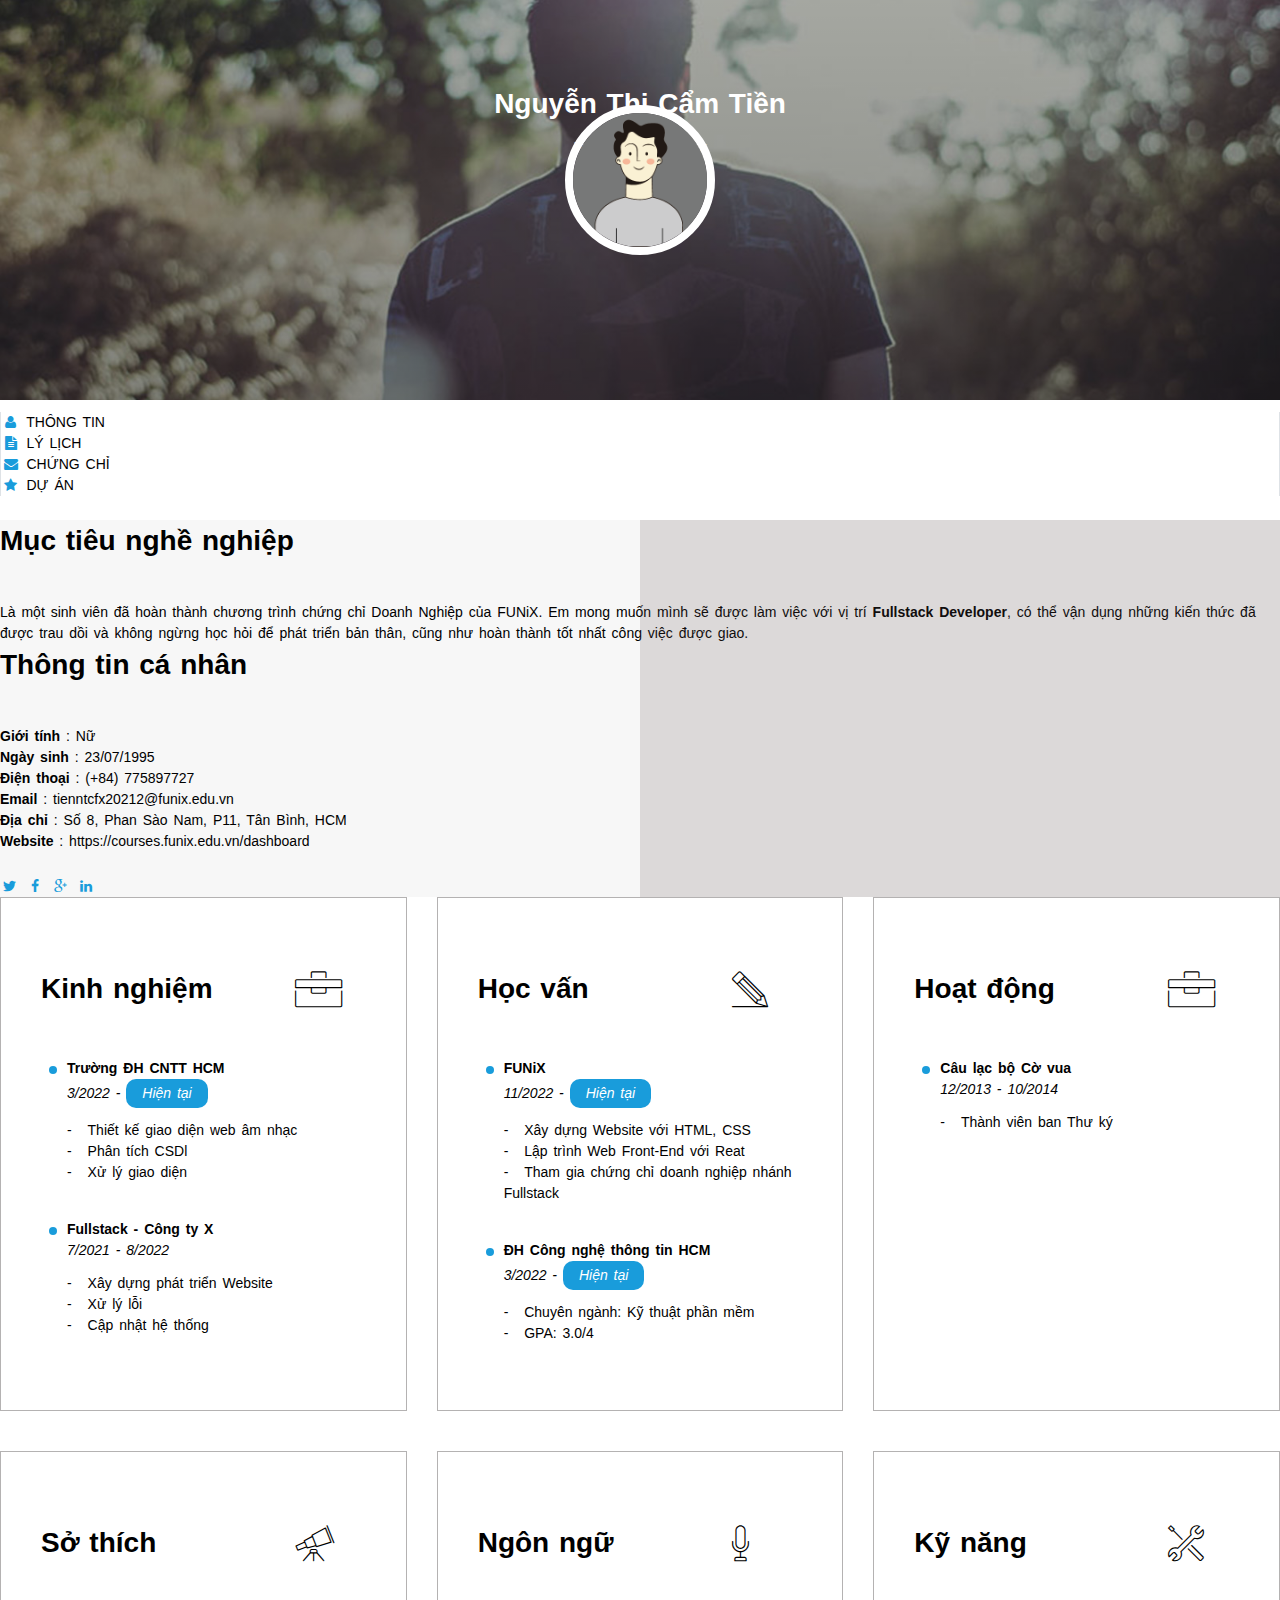
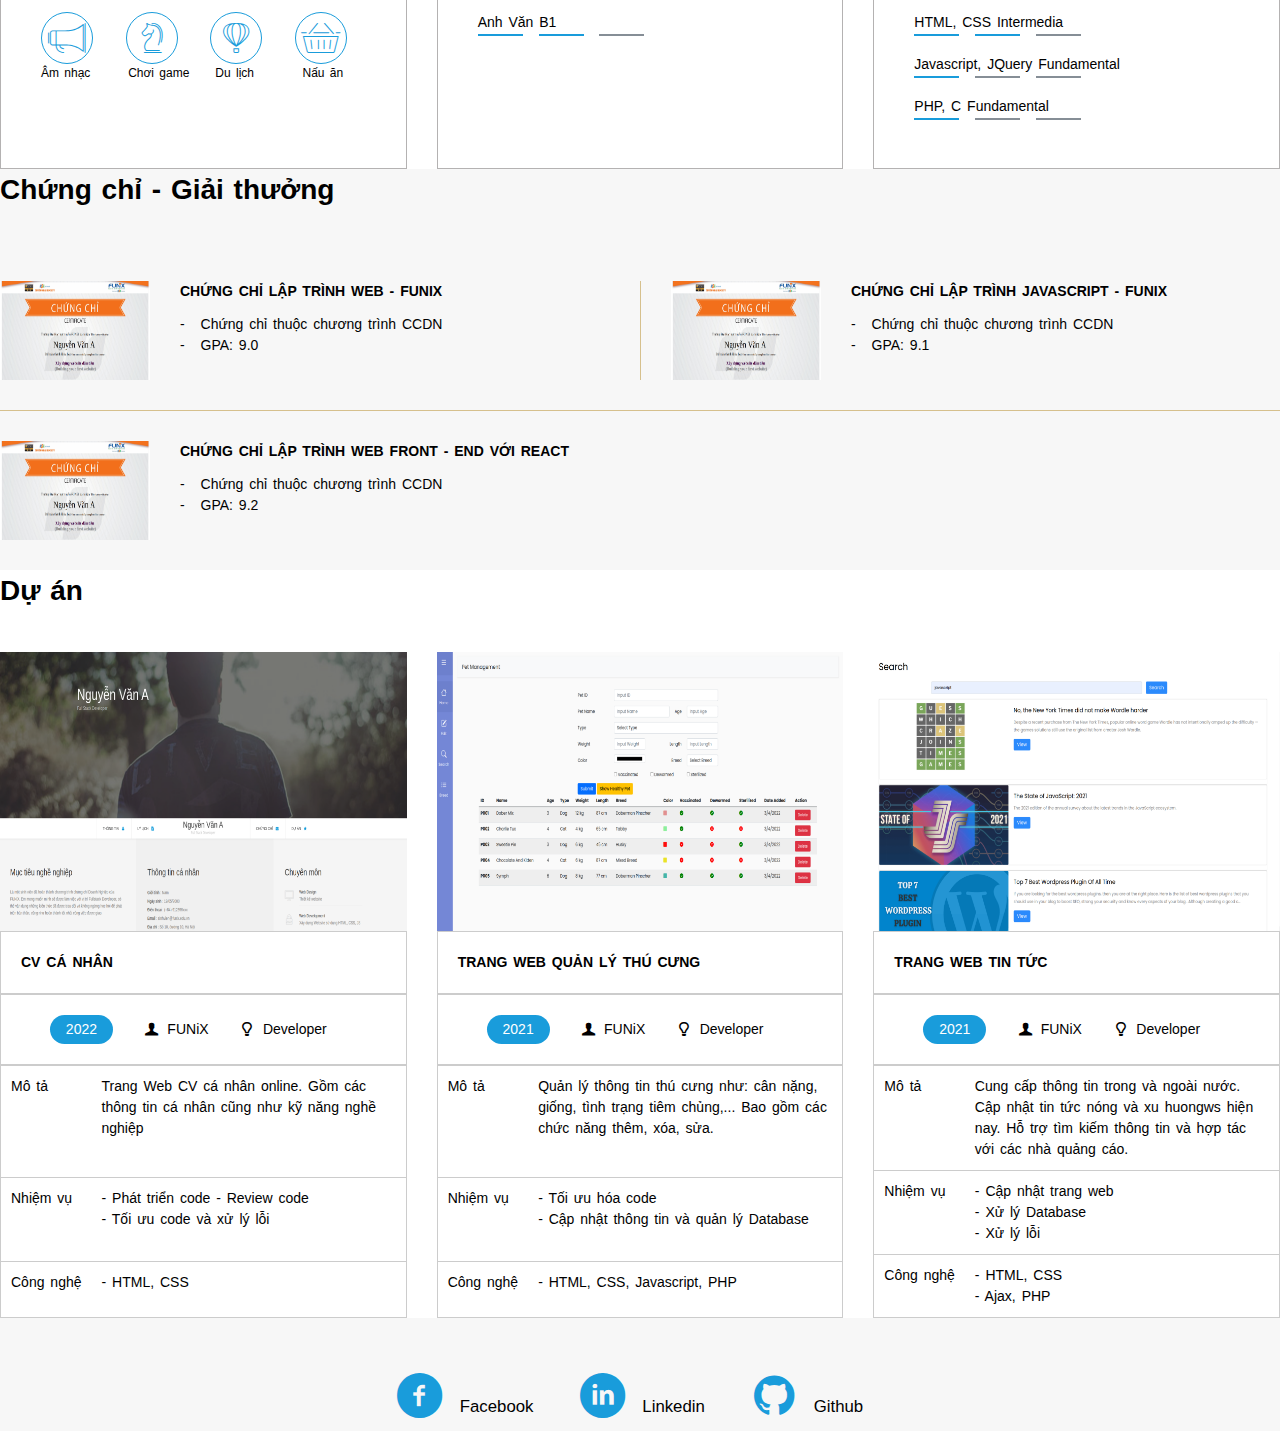
==== index.html @ 1bd438bf "Upload file" ====
<!DOCTYPE html>
<html lang="en">
  <head>
    <meta charset="UTF-8" />
    <meta http-equiv="X-UA-Compatible" content-info="IE=edge" />
    <meta
      name="viewport"
      content="width=device-width, initial-scale=1, minimum-scale=1"
    />
    <!-- <meta
      name="viewport"
      content-info="width=device-width, initial-scale=1.0"
    /> -->
    <!-- Bootstrap -->
    <link
      href="https://cdn.jsdelivr.net/npm/bootstrap@5.1.3/dist/css/bootstrap.min.css"
      rel="stylesheet"
      integrity="sha384-1BmE4kWBq78iYhFldvKuhfTAU6auU8tT94WrHftjDbrCEXSU1oBoqyl2QvZ6jIW3"
      crossorigin="anonymous"
    />
    <link rel="stylesheet" href="css/laptop.css" />
    <link rel="stylesheet" href="css/font.css" />
    <link rel="stylesheet" href="css/tablet.css" />
    <link rel="stylesheet" href="css/mobile.css" />

    <title>Assignment 3_NTCT</title>
  </head>
  <body>
    <!-- BANNER  -->
    <div id="banner">
      <div class="text">
        <h1 class="text-center">Nguyễn Thị Cẩm Tiền</h1>
        <span>Full Stack Developer</span>
      </div>
    </div>
    <!-- NAV-BAR  -->

    <section id="nav-bar">
      <div class="container-md position-relative">
        <ul class="nav">
          <li class="nav-item d-flex align-items-center p-4 px-lg-5">
            <i class="icon-color icon-user"></i>
            <a href="digital-cv.html" target="_blank">Thông tin</a>
          </li>
          <li class="nav-item d-flex align-items-center p-4 px-lg-5 me-5">
            <i class="icon-color icon-doc-text-inv"></i>
            <a href="digital-cv.html" target="_blank">Lý lịch</a>
          </li>

          <!-- avatar -->
          <li class="nav-item border-0 mx-4">
            <img
              src="./images/default-avatar.webp"
              alt="avatar"
              class="img-nav"
            />
          </li>
          <li class="nav-item d-flex align-items-center p-4 px-lg-5">
            <i class="icon-color icon-mail-alt"></i>
            <a href="digital-cv.html" target="_blank">Chứng chỉ</a>
          </li>
          <li class="nav-item d-flex align-items-center p-4 px-lg-5">
            <i class="icon-color icon-star-1"></i>
            <a href="digital-cv.html" target="_blank">Dự Án</a>
          </li>
        </ul>
      </div>
    </section>
    <!-- ABOUT  -->
    <!-- <section id="about" class="bg-grey">
      <div class="container py-5">
        <div id="target">
          <h1 class="section-title">Mục tiêu nghề nghiệp</h1>
          <p>
            Là một sinh viên đã hoàn thành chương trình chứng chỉ Doanh Nghiệp
            của FUNiX. Em mong muốn mình sẽ được làm việc với vị trí
            <strong>Fullstack Developer</strong>, có thể vận dụng những kiến
            thức đã được trau dồi và không ngừng học hỏi để phát triển bản thân,
            cũng như hoàn thành tốt nhất công việc được giao.
          </p>
        </div>
        <div id="personal-info">
          <h1 class="section-title">Thông tin cá nhân</h1>
          <ul class="mt-40 info">
            <li><span>Giới tính</span> : Nữ</li>
            <li><span>Ngày sinh</span> : 23/07/1995</li>
            <li><span>Điện thoại</span> : (+84) 775897727</li>
            <li><span>Email</span> : tienntcfx20212@funix.edu.vn</li>
            <li>
              <span>Địa chỉ</span> : Số 8, Phan Sào Nam, P11, Tân Bình, HCM
            </li>
            <li>
              <span>Website</span> : https://courses.funix.edu.vn/dashboard
            </li>
          </ul>
          <div class="icon-color mt-40">
            <i class="icon-twitter"></i>
            <i class="icon-facebook"></i>
            <i class="icon-gplus"></i>
            <i class="icon-linkedin"></i>
          </div>
        </div>
      </div>
    </section> -->
    <div class="tex"></div>
    <section id="about" class="p-5 bg-grey">
      <div class="container">
        <div class="row">
          <div id="target" class="col-lg-6 col-sm-6 px-lg-5 px-md-3">
            <h1 class="section-title">Mục tiêu nghề nghiệp</h1>
            <p>
              Là một sinh viên đã hoàn thành chương trình chứng chỉ Doanh Nghiệp
              của FUNiX. Em mong muốn mình sẽ được làm việc với vị trí
              <strong>Fullstack Developer</strong>, có thể vận dụng những kiến
              thức đã được trau dồi và không ngừng học hỏi để phát triển bản
              thân, cũng như hoàn thành tốt nhất công việc được giao.
            </p>
          </div>
          <div id="personal-info" class="col-lg-6 col-sm-6 px-lg-5 px-md-3">
            <!-- style="margin-top: 20px -->
            <h1 class="section-title">Thông tin cá nhân</h1>
            <ul class="info p-0">
              <li><span>Giới tính</span> : Nữ</li>
              <li><span>Ngày sinh</span> : 23/07/1995</li>
              <li><span>Điện thoại</span> : (+84) 775897727</li>
              <li><span>Email</span> : tienntcfx20212@funix.edu.vn</li>
              <li>
                <span>Địa chỉ</span> : Số 8, Phan Sào Nam, P11, Tân Bình, HCM
              </li>
              <li>
                <span>Website</span> : https://courses.funix.edu.vn/dashboard
              </li>
            </ul>
            <div class="icon-color mt-40">
              <i class="icon-twitter"></i>
              <i class="icon-facebook"></i>
              <i class="icon-gplus"></i>
              <i class="icon-linkedin"></i>
            </div>
          </div>
        </div>
      </div>
      <!-- </div> -->
    </section>
    <!-- JOB INFO ***** -->
    <section id="job-info">
      <div class="container my-5">
        <div class="experience">
          <div class="header">
            <h1>Kinh nghiệm</h1>
            <i class="ic-toolbox"></i>
          </div>
          <div class="content-info">
            <div class="job-info--item">
              <p><strong>Trường ĐH CNTT HCM</strong></p>
              <em>
                3/2022 -
                <div class="year">Hiện tại</div>
              </em>

              <ul>
                <li>Thiết kế giao diện web âm nhạc</li>
                <li>Phân tích CSDl</li>
                <li>Xử lý giao diện</li>
              </ul>
            </div>
            <div class="job-info--item">
              <p><strong>Fullstack - Công ty X</strong></p>
              <em>7/2021 - 8/2022</em>
              <ul>
                <li>Xây dựng phát triển Website</li>
                <li>Xử lý lỗi</li>
                <li>Cập nhật hệ thống</li>
              </ul>
            </div>
          </div>
        </div>
        <!-- education -->
        <div class="education">
          <div class="header">
            <h1>Học vấn</h1>
            <i class="ic-pencil"></i>
          </div>
          <div class="content-info">
            <div class="job-info--item">
              <p><strong>FUNiX</strong></p>
              <em>
                11/2022 -
                <div class="year">Hiện tại</div>
              </em>
              <ul>
                <li>Xây dựng Website với HTML, CSS</li>
                <li>Lập trình Web Front-End với Reat</li>
                <li>Tham gia chứng chỉ doanh nghiệp nhánh Fullstack</li>
              </ul>
            </div>
            <!-- item -->
            <div class="job-info--item">
              <p><strong>ĐH Công nghệ thông tin HCM</strong></p>
              <em>
                3/2022 -
                <div class="year">Hiện tại</div>
              </em>
              <ul>
                <li>Chuyên ngành: Kỹ thuật phần mềm</li>
                <li>GPA: 3.0/4</li>
              </ul>
            </div>
          </div>
        </div>
        <!-- activity -->
        <div class="activity">
          <div class="header">
            <h1>Hoạt động</h1>
            <i class="ic-toolbox"></i>
          </div>
          <div class="content-info">
            <div class="job-info--item">
              <p><strong>Câu lạc bộ Cờ vua</strong></p>
              <em> 12/2013 - 10/2014 </em>
              <ul>
                <li>Thành viên ban Thư ký</li>
              </ul>
            </div>
          </div>
        </div>
        <!-- hobbie -->
        <div class="hobbie">
          <div class="header">
            <h1>Sở thích</h1>
            <i class="ic-telescope"></i>
          </div>
          <div class="content-info">
            <div class="icon-color hobbie-icon">
              <i class="ic-megaphone"></i>
              <i class="ic-strategy"></i>
              <i class="ic-hotairballoon"></i>
              <i class="ic-basket"></i>
            </div>
            <div class="content-text">
              <p>Âm nhạc</p>
              <p>Chơi game</p>
              <p>Du lịch</p>
              <p>Nấu ăn</p>
            </div>
          </div>
        </div>
        <!-- language -->
        <div class="language">
          <div class="header">
            <h1>Ngôn ngữ</h1>
            <i class="ic-mic"></i>
          </div>
          <div class="content-info">
            <p>Anh Văn B1</p>
            <p>
              <span class="bg-blue"></span>
              <span class="bg-blue"></span>
              <span class="bg-grey--2"></span>
            </p>
          </div>
        </div>
        <!-- skills -->
        <div class="skills">
          <div class="header">
            <h1>Kỹ năng</h1>
            <i class="ic-tools-2"></i>
          </div>
          <div class="content-info">
            <p>HTML, CSS Intermedia</p>
            <p>
              <span class="bg-blue"></span>
              <span class="bg-blue"></span>
              <span class="bg-grey--2"></span>
            </p>
          </div>

          <div class="content-info">
            <p>Javascript, JQuery Fundamental</p>
            <p>
              <span class="bg-blue"></span>
              <span class="bg-grey--2"></span>
              <span class="bg-grey--2"></span>
            </p>
          </div>

          <div class="content-info">
            <p>PHP, C Fundamental</p>
            <p>
              <span class="bg-blue"></span>
              <span class="bg-grey--2"></span>
              <span class="bg-grey--2"></span>
            </p>
          </div>
        </div>
      </div>
    </section>
    <!-- CERTIFICATE ******-->
    <section id="certificate" class="bg-grey py-sm-5 py-3">
      <div class="container">
        <h1 class="section-title">Chứng chỉ - Giải thưởng</h1>
        <div class="row py-md-3">
          <div class="cerf-item">
            <img src="./images/Cert_DBI.png" alt="certificate" />

            <div class="cerf-item--text">
              <p><strong>CHỨNG CHỈ LẬP TRÌNH WEB - FUNIX</strong></p>

              <ul>
                <li>Chứng chỉ thuộc chương trình CCDN</li>
                <li>GPA: 9.0</li>
              </ul>
            </div>
          </div>

          <div class="cerf-item">
            <img src="./images/Cert_DBI.png" alt="certificate" />
            <div class="cerf-item--text">
              <p><strong>CHỨNG CHỈ LẬP TRÌNH JAVASCRIPT - FUNIX</strong></p>
              <ul>
                <li>Chứng chỉ thuộc chương trình CCDN</li>
                <li>GPA: 9.1</li>
              </ul>
            </div>
          </div>
        </div>
        <!-- row py-3 -->
        <div class="row py-3">
          <div class="cerf-item">
            <img src="./images/Cert_DBI.png" alt="certificate" />
            <div class="cerf-item--text">
              <p>
                <strong>CHỨNG CHỈ LẬP TRÌNH WEB FRONT - END VỚI REACT </strong>
              </p>
              <ul>
                <li>Chứng chỉ thuộc chương trình CCDN</li>
                <li>GPA: 9.2</li>
              </ul>
            </div>
          </div>
        </div>
      </div>
    </section>
    <!-- PROJECT ****** -->
    <section id="project" class="py-sm-5 py-3">
      <div class="container">
        <h1 class="section-title">Dự án</h1>
        <div class="lists">
          <div class="pro-item">
            <img src="./images/project_1.png" alt="project" />
            <div class="title">CV CÁ NHÂN</div>
            <div class="sub">
              <div class="year">2022</div>
              <div class="sub-item">
                <i class="icon-user-1"></i>
                FUNiX
              </div>
              <div class="sub-item">
                <i class="icon-lamp"></i>
                Developer
              </div>
            </div>
            <table>
              <tr>
                <td>Mô tả</td>
                <td>
                  Trang Web CV cá nhân online. Gồm các thông tin cá nhân cũng
                  như kỹ năng nghề nghiệp
                </td>
              </tr>
              <tr>
                <td>Nhiệm vụ</td>
                <td>
                  <p>- Phát triển code - Review code</p>
                  <p>- Tối ưu code và xử lý lỗi</p>
                </td>
              </tr>
              <tr>
                <td>Công nghệ</td>
                <td>- HTML, CSS</td>
              </tr>
            </table>
          </div>
          <div class="pro-item">
            <img src="./images/project_2.png" alt="project" />
            <div class="title">Trang web quản lý thú cưng</div>
            <div class="sub">
              <div class="year">2021</div>
              <div class="sub-item">
                <i class="icon-user-1"></i>
                FUNiX
              </div>
              <div class="sub-item">
                <i class="icon-lamp"></i>
                Developer
              </div>
            </div>
            <table>
              <tr>
                <td>Mô tả</td>
                <td>
                  Quản lý thông tin thú cưng như: cân nặng, giống, tình trạng
                  tiêm chủng,... Bao gồm các chức năng thêm, xóa, sửa.
                </td>
              </tr>
              <tr>
                <td>Nhiệm vụ</td>
                <td>
                  <p>- Tối ưu hóa code</p>
                  <p>- Cập nhật thông tin và quản lý Database</p>
                </td>
              </tr>
              <tr>
                <td>Công nghệ</td>
                <td>- HTML, CSS, Javascript, PHP</td>
              </tr>
            </table>
          </div>
          <div class="pro-item">
            <img src="./images/project_3.png" alt="project" />
            <div class="title">trang web tin tức</div>
            <div class="sub">
              <div class="year">2021</div>
              <div class="sub-item">
                <i class="icon-user-1"></i>
                FUNiX
              </div>
              <div class="sub-item">
                <i class="icon-lamp"></i>
                Developer
              </div>
            </div>
            <!--table -->
            <table>
              <tr>
                <td>Mô tả</td>
                <td>
                  Cung cấp thông tin trong và ngoài nước. Cập nhật tin tức nóng
                  và xu huongws hiện nay. Hỗ trợ tìm kiếm thông tin và hợp tác
                  với các nhà quảng cáo.
                </td>
              </tr>
              <tr>
                <td>Nhiệm vụ</td>
                <td>
                  <p>- Cập nhật trang web</p>
                  <p>- Xử lý Database</p>
                  <p>- Xử lý lỗi</p>
                </td>
              </tr>
              <tr>
                <td>Công nghệ</td>
                <td>
                  <p>- HTML, CSS</p>
                  <p>- Ajax, PHP</p>
                </td>
              </tr>
            </table>
          </div>
        </div>
      </div>
    </section>
    <!-- FOOTER ******* -->
    <section id="footer" class="bg-grey py-sm-3 py-3">
      <div class="container p-0">
        <ul>
          <li>
            <i class="icon-facebook-circled icon-color icon-big"></i>
            Facebook
          </li>
          <li>
            <i class="icon-linkedin-circled icon-color icon-big"></i>
            Linkedin
          </li>
          <li>
            <i class="icon-github-circled icon-color icon-big"></i>
            Github
          </li>
        </ul>
      </div>
    </section>
    <!-- bundle -->
    <script
      src="https://cdn.jsdelivr.net/npm/bootstrap@5.1.3/dist/js/bootstrap.bundle.min.js"
      integrity="sha384-ka7Sk0Gln4gmtz2MlQnikT1wXgYsOg+OMhuP+IlRH9sENBO0LRn5q+8nbTov4+1p"
      crossorigin="anonymous"
    ></script>
  </body>
</html>
---- css/laptop.css ----
* {
  margin: 0px;
  padding: 0;
  box-sizing: border-box;
}

body {
  font-family: Arial, Helvetica, sans-serif;
  font-size: 14px;
  word-spacing: 2px;
  line-height: 1.5;
}
.bg-grey {
  background: #f7f7f7;
}
.bg-grey--1 {
  background: #5e4f4f2d;
}
.bg-grey--2 {
  background: #868e96;
}
.bg-blue {
  background-color: #199cdb;
}

/* section > .container {
  width: 1170px;
  margin: auto;
  display: block;

  padding-left: 50px;
  padding-right: 50px;
  padding-top: 70px;
  padding-bottom: 30px;
} */
.section-title {
  margin-bottom: 40px;
}
ul {
  margin-top: 12px;
  margin-bottom: 24px;
  list-style: none;
}
#job-info li::before,
#certificate li::before {
  content: " - ";
  margin-right: 10px;
}
.icon-color {
  color: #199cdb;
  /* margin-top: 24px; */
}
.year {
  display: inline-block;
  background-color: #199cdb;
  padding: 4px 16px;
  border-radius: 10px;
  color: #fff;
}
/*BANNER ========= */
#banner {
  /* background-image for banner*/
  padding: 200px 0;
  background-image: linear-gradient(rgba(0, 0, 0, 0.314), rgba(0, 0, 0, 0.439)),
    url(../images/banner.jpg);
  background-size: cover;
  /* background-repeat: no-repeat; */
  height: auto;

  position: relative;
}
#banner .text {
  color: #fff;
  position: absolute;
  top: 30%;
  left: 50%;
  transform: translate(-50%, -50%);

  display: flex;
  flex-direction: column;
  gap: 12px;
  align-items: center;
}
#banner span {
  font-weight: lighter;
  opacity: 0.7;
}
/* NAVBAR =========*/
/* #nav-bar .container {
  text-align: center;
  padding: 0;
  display: flex;
  justify-content: center;
  gap: 300px;

  position: relative;
} */
.nav {
  justify-content: center;
}
#nav-bar a {
  text-decoration: none;
  color: #000;
  text-transform: uppercase;
}
.container-icon {
  display: inline-block;
  width: 160px;
  padding: 22px 12px;

  border-left: 1px solid #dee2e6;
  /* border-right: 1px solid rgba(0, 0, 0, 0.4); */
}

.img-nav {
  border-radius: 50%;
  border: 8px solid #fff;

  width: 150px;
  position: absolute;
  left: 50%;
  top: 20%;
  transform: translate(-50%, -50%);
  z-index: 1;
  /* uu tien hien thi doi vs cac element đã được position */
}
.nav-item {
  border-left: 1px solid #dee2e6;
  border-right: 1px solid #dee2e6;
}
/*ABOUT - MUCTIEU- THONG TIN CA NHAN  */
/* #about .container {
  display: grid;
  grid-template-columns: 1fr 1fr;
  column-gap: 126px;
}

#target {
  margin-left: 24px;
} */

#about {
  position: relative;
}
/* background-color for personal-info */
/* #personal-info::before,
#personal-info::after {
  content: "";
  position: absolute;
  top: 0;
  left: 50%;
  width: 50%;
  height: 100%;
  background-color: #5e4f4f2d;
} */
#about::after {
  content: "";
  position: absolute;
  bottom: 0;
  left: 50%;
  width: 50%;
  height: 100%;
  background-color: #5e4f4f2d;
}
#personal-info li > span {
  font-weight: bolder;
}

/* JOB-INFO =========*/
#job-info .container {
  display: grid;
  grid-template-columns: repeat(3, 1fr);

  column-gap: 30px;
  row-gap: 40px;
}
#job-info .container > * {
  border: 1px solid rgba(42, 37, 37, 0.353);
  padding-top: 70px;
  padding-bottom: 30px;
  padding-left: 40px;
  padding-right: 26px;
}

#job-info .container .header {
  display: grid;
  /* ti le 75%__25% */
  grid-template-columns: 3fr 1fr;
  justify-content: center;
  align-items: center;

  padding-bottom: 48px;
}
#job-info .header > i {
  font-size: 36px;
}
/* "experience", "education", "activity"  */
.job-info--item {
  position: relative;
  margin-bottom: 36px;
  margin-left: 26px;
}
.job-info--item::before {
  content: "";
  position: absolute;
  top: 8px;
  left: -18px;

  width: 8px;
  height: 8px;
  border-radius: 50%;
  background-color: #199cdb;
}
/* hobbie */
.hobbie .content-info {
  display: grid;
  grid-template-rows: 1fr 1fr;
}
.hobbie-icon {
  display: grid;
  grid-template-columns: repeat(4, 1fr);

  font-size: 30px;
}
.hobbie-icon > *::before {
  width: 50px;
  height: 50px;
  border-radius: 50%;
  border: 1px solid #199cdb;
  display: flex;
  justify-content: center;
  align-items: center;
}
.hobbie .content-text {
  display: grid;
  grid-template-columns: repeat(4, 1fr);
  column-gap: 10px;
  font-size: 12px;
}
/*  languge  && skill */

.content-info span {
  display: inline-block;
  width: 45px;
  height: 2px;
  margin-right: 10px;
  margin-bottom: 12px;
}
/* CERTIFICATION =========*/
#certificate .row {
  display: grid;
  grid-template-columns: repeat(2, 1fr);
}
#certificate .row:not(:last-of-type) {
  border-bottom: 1px solid #d6c08d;
}

.cerf-item {
  display: flex;
  gap: 30px;
  margin: 30px 0px;
}
#certificate img {
  width: 150px;
  height: auto;
}

.cerf-item:nth-child(even) {
  border-left: 1px solid #d6c08d;
  padding-left: 30px;
}
/* PROJECT =========*/
#project .lists {
  display: grid;
  grid-template-columns: repeat(3, 1fr);
  gap: 30px;

  grid-auto-columns: 1fr;
}
#project .pro-item {
  display: flex;
  flex-direction: column;
}
#project img {
  width: 100%;
  height: auto;
  object-fit: contain;
}
#project .title,
.sub {
  padding: 20px;
  border: 1px solid #ccc;
}
#project .title {
  text-transform: uppercase;
  font-weight: 700;
}
#project .sub {
  display: flex;
  justify-content: space-evenly;
  align-items: center;
  padding-right: 50px;
}
#project .year {
  border-radius: 20px;
}
table {
  /* height: 350px; */
  height: 100%;
  border-collapse: collapse;
}
table tr {
  border: 1px solid #ccc;
}
table td {
  padding: 10px;
  vertical-align: top;
  text-align: left;
}
td p {
  margin: 0;
}
/* Ngăn xuống hàng cho : "Mô tả", "Nhiệm vụ" && "Công nghệ" */
tr td:first-child {
  white-space: nowrap;
}
/* FOOTER ========= */
#footer .container {
  padding-top: 30px;
  text-align: center;
}
#footer li {
  display: inline-block;
  font-size: larger;
  margin-right: 30px;
}
.icon-big {
  font-size: 3.7vw;
}
---- css/font.css ----
@font-face {
	font-family: 'open_sanslight';
	src: url('../fonts/OpenSans-Light-webfont.eot');
	src: url('../fonts/OpenSans-Light-webfont.eot#iefix') format('embedded-opentype'),
		url('../fonts/OpenSans-Light-webfont.woff') format('woff'),
		url('../fonts/OpenSans-Light-webfont.ttf') format('truetype'),
		url('../fonts/OpenSans-Light-webfont.svg#open_sanslight') format('svg');
	font-weight: normal;
	font-style: normal;

}

@font-face {
	font-family: 'open_sansitalic';
	src: url('../fonts/OpenSans-Italic-webfont.eot');
	src: url('../fonts/OpenSans-Italic-webfont.eot#iefix') format('embedded-opentype'),
		url('../fonts/OpenSans-Italic-webfont.woff') format('woff'),
		url('../fonts/OpenSans-Italic-webfont.ttf') format('truetype'),
		url('../fonts/OpenSans-Italic-webfont.svg#open_sansitalic') format('svg');
	font-weight: normal;
	font-style: normal;

}

@font-face {
	font-family: 'open_sanssemibold';
	src: url('../fonts/OpenSans-Semibold-webfont.eot');
	src: url('../fonts/OpenSans-Semibold-webfont.eot#iefix') format('embedded-opentype'),
		url('../fonts/OpenSans-Semibold-webfont.woff') format('woff'),
		url('../fonts/OpenSans-Semibold-webfont.ttf') format('truetype'),
		url('../fonts/OpenSans-Semibold-webfont.svg#open_sanssemibold') format('svg');
	font-weight: normal;
	font-style: normal;

}


@font-face {
	font-family: 'open_sanslight_italic';
	src: url('../fonts/OpenSans-LightItalic-webfont.eot');
	src: url('../fonts/OpenSans-LightItalic-webfont.eot#iefix') format('embedded-opentype'),
		url('../fonts/OpenSans-LightItalic-webfont.woff') format('woff'),
		url('../fonts/OpenSans-LightItalic-webfont.ttf') format('truetype'),
		url('../fonts/OpenSans-LightItalic-webfont.svg#open_sanslight_italic') format('svg');
	font-weight: normal;
	font-style: normal;

}

@font-face {
	font-family: 'open_sansregular';
	src: url('../fonts/OpenSans-Regular-webfont.eot');
	src: url('../fonts/OpenSans-Regular-webfont.eot#iefix') format('embedded-opentype'),
		url('../fonts/OpenSans-Regular-webfont.woff') format('woff'),
		url('../fonts/OpenSans-Regular-webfont.ttf') format('truetype'),
		url('../fonts/OpenSans-Regular-webfont.svg#open_sansregular') format('svg');
	font-weight: normal;
	font-style: normal;

}


@font-face {
	font-family: 'fontello';
	src: url('../fonts/fontello.eot');
	src: url('../fonts/fontello.eot#iefix') format('embedded-opentype'),
		url('../fonts/fontello.woff') format('woff'),
		url('../fonts/fontello.ttf') format('truetype'),
		url('../fonts/fontello.svg#fontello') format('svg');
	font-weight: normal;
	font-style: normal;
}

[class^="icon-"]:before,
[class*=" icon-"]:before {
	font-family: "fontello";
	font-style: normal;
	font-weight: normal;
	speak: none;

	display: inline-block;
	text-decoration: inherit;
	width: 1em;
	margin-right: .2em;
	text-align: center;
	/* opacity: .8; */

	/* For safety - reset parent styles, that can break glyph codes*/
	font-variant: normal;
	text-transform: none;

	/* fix buttons height, for twitter bootstrap */
	line-height: 1em;

	/* Animation center compensation - margins should be symmetric */
	/* remove if not needed */
	margin-left: .2em;

	/* you can be more comfortable with increased icons size */
	/* font-size: 120%; */

	/* Font smoothing. That was taken from TWBS */
	-webkit-font-smoothing: antialiased;
	-moz-osx-font-smoothing: grayscale;

	/* Uncomment for 3D effect */
	/* text-shadow: 1px 1px 1px rgba(127, 127, 127, 0.3); */
}

.icon-emo-happy:before {
	content: '\e800';
}

/* '' */
.icon-emo-wink:before {
	content: '\e801';
}

/* '' */
.icon-emo-wink2:before {
	content: '\e802';
}

/* '' */
.icon-emo-unhappy:before {
	content: '\e803';
}

/* '' */
.icon-emo-sleep:before {
	content: '\e804';
}

/* '' */
.icon-emo-thumbsup:before {
	content: '\e805';
}

/* '' */
.icon-emo-devil:before {
	content: '\e806';
}

/* '' */
.icon-emo-surprised:before {
	content: '\e807';
}

/* '' */
.icon-emo-tongue:before {
	content: '\e808';
}

/* '' */
.icon-emo-coffee:before {
	content: '\e809';
}

/* '' */
.icon-emo-sunglasses:before {
	content: '\e80a';
}

/* '' */
.icon-emo-displeased:before {
	content: '\e80b';
}

/* '' */
.icon-emo-beer:before {
	content: '\e80c';
}

/* '' */
.icon-emo-grin:before {
	content: '\e80d';
}

/* '' */
.icon-emo-angry:before {
	content: '\e80e';
}

/* '' */
.icon-emo-saint:before {
	content: '\e80f';
}

/* '' */
.icon-emo-cry:before {
	content: '\e810';
}

/* '' */
.icon-emo-shoot:before {
	content: '\e811';
}

/* '' */
.icon-emo-squint:before {
	content: '\e812';
}

/* '' */
.icon-emo-laugh:before {
	content: '\e813';
}

/* '' */
.icon-spin1:before {
	content: '\e814';
}

/* '' */
.icon-spin2:before {
	content: '\e815';
}

/* '' */
.icon-spin3:before {
	content: '\e816';
}

/* '' */
.icon-spin4:before {
	content: '\e817';
}

/* '' */
.icon-spin5:before {
	content: '\e818';
}

/* '' */
.icon-spin6:before {
	content: '\e819';
}

/* '' */
.icon-firefox:before {
	content: '\e81a';
}

/* '' */
.icon-chrome:before {
	content: '\e81b';
}

/* '' */
.icon-opera:before {
	content: '\e81c';
}

/* '' */
.icon-ie:before {
	content: '\e81d';
}

/* '' */
.icon-crown:before {
	content: '\e81e';
}

/* '' */
.icon-crown-plus:before {
	content: '\e81f';
}

/* '' */
.icon-crown-minus:before {
	content: '\e820';
}

/* '' */
.icon-marquee:before {
	content: '\e821';
}

/* '' */
.icon-glass:before {
	content: '\e822';
}

/* '' */
.icon-music:before {
	content: '\e823';
}

/* '' */
.icon-search:before {
	content: '\e824';
}

/* '' */
.icon-mail:before {
	content: '\e825';
}

/* '' */
.icon-mail-alt:before {
	content: '\e826';
}

/* '' */
.icon-mail-squared:before {
	content: '\e827';
}

/* '' */
.icon-heart:before {
	content: '\e828';
}

/* '' */
.icon-heart-empty:before {
	content: '\e829';
}

/* '' */
.icon-star-1:before {
	content: '\e82a';
}

/* '' */
.icon-star-empty-1:before {
	content: '\e82b';
}

/* '' */
.icon-star-half:before {
	content: '\e82c';
}

/* '' */
.icon-star-half-alt:before {
	content: '\e82d';
}

/* '' */
.icon-user:before {
	content: '\e82e';
}

/* '' */
.icon-user-plus:before {
	content: '\e82f';
}

/* '' */
.icon-user-times:before {
	content: '\e830';
}

/* '' */
.icon-users:before {
	content: '\e831';
}

/* '' */
.icon-male:before {
	content: '\e832';
}

/* '' */
.icon-female:before {
	content: '\e833';
}

/* '' */
.icon-child:before {
	content: '\e834';
}

/* '' */
.icon-user-secret:before {
	content: '\e835';
}

/* '' */
.icon-video:before {
	content: '\e836';
}

/* '' */
.icon-videocam:before {
	content: '\e837';
}

/* '' */
.icon-picture:before {
	content: '\e838';
}

/* '' */
.icon-camera:before {
	content: '\e839';
}

/* '' */
.icon-camera-alt:before {
	content: '\e83a';
}

/* '' */
.icon-th-large:before {
	content: '\e83b';
}

/* '' */
.icon-th:before {
	content: '\e83c';
}

/* '' */
.icon-th-list:before {
	content: '\e83d';
}

/* '' */
.icon-ok:before {
	content: '\e83e';
}

/* '' */
.icon-ok-circled:before {
	content: '\e83f';
}

/* '' */
.icon-ok-circled2:before {
	content: '\e840';
}

/* '' */
.icon-ok-squared:before {
	content: '\e841';
}

/* '' */
.icon-cancel:before {
	content: '\e842';
}

/* '' */
.icon-cancel-circled:before {
	content: '\e843';
}

/* '' */
.icon-cancel-circled2:before {
	content: '\e844';
}

/* '' */
.icon-plus:before {
	content: '\e845';
}

/* '' */
.icon-plus-circled:before {
	content: '\e846';
}

/* '' */
.icon-plus-squared:before {
	content: '\e847';
}

/* '' */
.icon-plus-squared-alt:before {
	content: '\e848';
}

/* '' */
.icon-minus:before {
	content: '\e849';
}

/* '' */
.icon-minus-circled:before {
	content: '\e84a';
}

/* '' */
.icon-minus-squared:before {
	content: '\e84b';
}

/* '' */
.icon-minus-squared-alt:before {
	content: '\e84c';
}

/* '' */
.icon-help:before {
	content: '\e84d';
}

/* '' */
.icon-help-circled:before {
	content: '\e84e';
}

/* '' */
.icon-info-circled:before {
	content: '\e84f';
}

/* '' */
.icon-info:before {
	content: '\e850';
}

/* '' */
.icon-home:before {
	content: '\e851';
}

/* '' */
.icon-link:before {
	content: '\e852';
}

/* '' */
.icon-unlink:before {
	content: '\e853';
}

/* '' */
.icon-link-ext:before {
	content: '\e854';
}

/* '' */
.icon-link-ext-alt:before {
	content: '\e855';
}

/* '' */
.icon-attach:before {
	content: '\e856';
}

/* '' */
.icon-lock:before {
	content: '\e857';
}

/* '' */
.icon-lock-open:before {
	content: '\e858';
}

/* '' */
.icon-lock-open-alt:before {
	content: '\e859';
}

/* '' */
.icon-pin:before {
	content: '\e85a';
}

/* '' */
.icon-eye:before {
	content: '\e85b';
}

/* '' */
.icon-eye-off:before {
	content: '\e85c';
}

/* '' */
.icon-tag-1:before {
	content: '\e85d';
}

/* '' */
.icon-tags:before {
	content: '\e85e';
}

/* '' */
.icon-bookmark:before {
	content: '\e85f';
}

/* '' */
.icon-bookmark-empty:before {
	content: '\e860';
}

/* '' */
.icon-flag:before {
	content: '\e861';
}

/* '' */
.icon-flag-empty:before {
	content: '\e862';
}

/* '' */
.icon-flag-checkered:before {
	content: '\e863';
}

/* '' */
.icon-thumbs-up:before {
	content: '\e864';
}

/* '' */
.icon-thumbs-down:before {
	content: '\e865';
}

/* '' */
.icon-thumbs-up-alt:before {
	content: '\e866';
}

/* '' */
.icon-thumbs-down-alt:before {
	content: '\e867';
}

/* '' */
.icon-download:before {
	content: '\e868';
}

/* '' */
.icon-upload:before {
	content: '\e869';
}

/* '' */
.icon-download-cloud:before {
	content: '\e86a';
}

/* '' */
.icon-upload-cloud:before {
	content: '\e86b';
}

/* '' */
.icon-reply:before {
	content: '\e86c';
}

/* '' */
.icon-reply-all:before {
	content: '\e86d';
}

/* '' */
.icon-forward:before {
	content: '\e86e';
}

/* '' */
.icon-quote-left:before {
	content: '\e86f';
}

/* '' */
.icon-quote-right:before {
	content: '\e870';
}

/* '' */
.icon-code:before {
	content: '\e871';
}

/* '' */
.icon-export:before {
	content: '\e872';
}

/* '' */
.icon-export-alt:before {
	content: '\e873';
}

/* '' */
.icon-share:before {
	content: '\e874';
}

/* '' */
.icon-share-squared:before {
	content: '\e875';
}

/* '' */
.icon-pencil:before {
	content: '\e876';
}

/* '' */
.icon-pencil-squared:before {
	content: '\e877';
}

/* '' */
.icon-edit:before {
	content: '\e878';
}

/* '' */
.icon-print:before {
	content: '\e879';
}

/* '' */
.icon-retweet:before {
	content: '\e87a';
}

/* '' */
.icon-keyboard:before {
	content: '\e87b';
}

/* '' */
.icon-gamepad:before {
	content: '\e87c';
}

/* '' */
.icon-comment:before {
	content: '\e87d';
}

/* '' */
.icon-chat:before {
	content: '\e87e';
}

/* '' */
.icon-comment-empty:before {
	content: '\e87f';
}

/* '' */
.icon-chat-empty:before {
	content: '\e880';
}

/* '' */
.icon-bell:before {
	content: '\e881';
}

/* '' */
.icon-bell-alt:before {
	content: '\e882';
}

/* '' */
.icon-bell-off:before {
	content: '\e883';
}

/* '' */
.icon-bell-off-empty:before {
	content: '\e884';
}

/* '' */
.icon-attention-alt:before {
	content: '\e885';
}

/* '' */
.icon-attention:before {
	content: '\e886';
}

/* '' */
.icon-attention-circled:before {
	content: '\e887';
}

/* '' */
.icon-location:before {
	content: '\e888';
}

/* '' */
.icon-direction:before {
	content: '\e889';
}

/* '' */
.icon-compass:before {
	content: '\e88a';
}

/* '' */
.icon-trash:before {
	content: '\e88b';
}

/* '' */
.icon-trash-empty:before {
	content: '\e88c';
}

/* '' */
.icon-doc:before {
	content: '\e88d';
}

/* '' */
.icon-docs:before {
	content: '\e88e';
}

/* '' */
.icon-doc-text:before {
	content: '\e88f';
}

/* '' */
.icon-doc-inv:before {
	content: '\e890';
}

/* '' */
.icon-doc-text-inv:before {
	content: '\e891';
}

/* '' */
.icon-file-pdf:before {
	content: '\e892';
}

/* '' */
.icon-file-word:before {
	content: '\e893';
}

/* '' */
.icon-file-excel:before {
	content: '\e894';
}

/* '' */
.icon-file-powerpoint:before {
	content: '\e895';
}

/* '' */
.icon-file-image:before {
	content: '\e896';
}

/* '' */
.icon-file-archive:before {
	content: '\e897';
}

/* '' */
.icon-file-audio:before {
	content: '\e898';
}

/* '' */
.icon-file-video:before {
	content: '\e899';
}

/* '' */
.icon-file-code:before {
	content: '\e89a';
}

/* '' */
.icon-folder:before {
	content: '\e89b';
}

/* '' */
.icon-folder-open:before {
	content: '\e89c';
}

/* '' */
.icon-folder-empty:before {
	content: '\e89d';
}

/* '' */
.icon-folder-open-empty:before {
	content: '\e89e';
}

/* '' */
.icon-box:before {
	content: '\e89f';
}

/* '' */
.icon-rss:before {
	content: '\e8a0';
}

/* '' */
.icon-rss-squared:before {
	content: '\e8a1';
}

/* '' */
.icon-phone:before {
	content: '\e8a2';
}

/* '' */
.icon-phone-squared:before {
	content: '\e8a3';
}

/* '' */
.icon-fax:before {
	content: '\e8a4';
}

/* '' */
.icon-menu:before {
	content: '\e8a5';
}

/* '' */
.icon-cog:before {
	content: '\e8a6';
}

/* '' */
.icon-cog-alt:before {
	content: '\e8a7';
}

/* '' */
.icon-wrench:before {
	content: '\e8a8';
}

/* '' */
.icon-sliders:before {
	content: '\e8a9';
}

/* '' */
.icon-basket:before {
	content: '\e8aa';
}

/* '' */
.icon-cart-plus:before {
	content: '\e8ab';
}

/* '' */
.icon-cart-arrow-down:before {
	content: '\e8ac';
}

/* '' */
.icon-calendar:before {
	content: '\e8ad';
}

/* '' */
.icon-calendar-empty:before {
	content: '\e8ae';
}

/* '' */
.icon-login:before {
	content: '\e8af';
}

/* '' */
.icon-logout:before {
	content: '\e8b0';
}

/* '' */
.icon-mic:before {
	content: '\e8b1';
}

/* '' */
.icon-mute:before {
	content: '\e8b2';
}

/* '' */
.icon-volume-off:before {
	content: '\e8b3';
}

/* '' */
.icon-volume-down:before {
	content: '\e8b4';
}

/* '' */
.icon-volume-up:before {
	content: '\e8b5';
}

/* '' */
.icon-headphones:before {
	content: '\e8b6';
}

/* '' */
.icon-clock:before {
	content: '\e8b7';
}

/* '' */
.icon-lightbulb:before {
	content: '\e8b8';
}

/* '' */
.icon-block:before {
	content: '\e8b9';
}

/* '' */
.icon-resize-full:before {
	content: '\e8ba';
}

/* '' */
.icon-resize-full-alt:before {
	content: '\e8bb';
}

/* '' */
.icon-resize-small:before {
	content: '\e8bc';
}

/* '' */
.icon-resize-vertical:before {
	content: '\e8bd';
}

/* '' */
.icon-resize-horizontal:before {
	content: '\e8be';
}

/* '' */
.icon-move:before {
	content: '\e8bf';
}

/* '' */
.icon-zoom-in:before {
	content: '\e8c0';
}

/* '' */
.icon-zoom-out:before {
	content: '\e8c1';
}

/* '' */
.icon-down-circled2:before {
	content: '\e8c2';
}

/* '' */
.icon-up-circled2:before {
	content: '\e8c3';
}

/* '' */
.icon-left-circled2:before {
	content: '\e8c4';
}

/* '' */
.icon-right-circled2:before {
	content: '\e8c5';
}

/* '' */
.icon-down-dir:before {
	content: '\e8c6';
}

/* '' */
.icon-up-dir:before {
	content: '\e8c7';
}

/* '' */
.icon-left-dir:before {
	content: '\e8c8';
}

/* '' */
.icon-right-dir:before {
	content: '\e8c9';
}

/* '' */
.icon-down-open:before {
	content: '\e8ca';
}

/* '' */
.icon-left-open:before {
	content: '\e8cb';
}

/* '' */
.icon-right-open:before {
	content: '\e8cc';
}

/* '' */
.icon-up-open:before {
	content: '\e8cd';
}

/* '' */
.icon-angle-left:before {
	content: '\e8ce';
}

/* '' */
.icon-angle-right:before {
	content: '\e8cf';
}

/* '' */
.icon-angle-up:before {
	content: '\e8d0';
}

/* '' */
.icon-angle-down:before {
	content: '\e8d1';
}

/* '' */
.icon-angle-circled-left:before {
	content: '\e8d2';
}

/* '' */
.icon-angle-circled-right:before {
	content: '\e8d3';
}

/* '' */
.icon-angle-circled-up:before {
	content: '\e8d4';
}

/* '' */
.icon-angle-circled-down:before {
	content: '\e8d5';
}

/* '' */
.icon-angle-double-left:before {
	content: '\e8d6';
}

/* '' */
.icon-angle-double-right:before {
	content: '\e8d7';
}

/* '' */
.icon-angle-double-up:before {
	content: '\e8d8';
}

/* '' */
.icon-angle-double-down:before {
	content: '\e8d9';
}

/* '' */
.icon-down:before {
	content: '\e8da';
}

/* '' */
.icon-left:before {
	content: '\e8db';
}

/* '' */
.icon-right:before {
	content: '\e8dc';
}

/* '' */
.icon-up:before {
	content: '\e8dd';
}

/* '' */
.icon-down-big:before {
	content: '\e8de';
}

/* '' */
.icon-left-big:before {
	content: '\e8df';
}

/* '' */
.icon-right-big:before {
	content: '\e8e0';
}

/* '' */
.icon-up-big:before {
	content: '\e8e1';
}

/* '' */
.icon-right-hand:before {
	content: '\e8e2';
}

/* '' */
.icon-left-hand:before {
	content: '\e8e3';
}

/* '' */
.icon-up-hand:before {
	content: '\e8e4';
}

/* '' */
.icon-down-hand:before {
	content: '\e8e5';
}

/* '' */
.icon-left-circled:before {
	content: '\e8e6';
}

/* '' */
.icon-right-circled:before {
	content: '\e8e7';
}

/* '' */
.icon-up-circled:before {
	content: '\e8e8';
}

/* '' */
.icon-down-circled:before {
	content: '\e8e9';
}

/* '' */
.icon-cw:before {
	content: '\e8ea';
}

/* '' */
.icon-ccw:before {
	content: '\e8eb';
}

/* '' */
.icon-arrows-cw:before {
	content: '\e8ec';
}

/* '' */
.icon-level-up:before {
	content: '\e8ed';
}

/* '' */
.icon-level-down:before {
	content: '\e8ee';
}

/* '' */
.icon-shuffle:before {
	content: '\e8ef';
}

/* '' */
.icon-exchange:before {
	content: '\e8f0';
}

/* '' */
.icon-history:before {
	content: '\e8f1';
}

/* '' */
.icon-expand:before {
	content: '\e8f2';
}

/* '' */
.icon-collapse:before {
	content: '\e8f3';
}

/* '' */
.icon-expand-right:before {
	content: '\e8f4';
}

/* '' */
.icon-collapse-left:before {
	content: '\e8f5';
}

/* '' */
.icon-play:before {
	content: '\e8f6';
}

/* '' */
.icon-play-circled:before {
	content: '\e8f7';
}

/* '' */
.icon-play-circled2:before {
	content: '\e8f8';
}

/* '' */
.icon-stop:before {
	content: '\e8f9';
}

/* '' */
.icon-pause:before {
	content: '\e8fa';
}

/* '' */
.icon-to-end:before {
	content: '\e8fb';
}

/* '' */
.icon-to-end-alt:before {
	content: '\e8fc';
}

/* '' */
.icon-to-start:before {
	content: '\e8fd';
}

/* '' */
.icon-to-start-alt:before {
	content: '\e8fe';
}

/* '' */
.icon-fast-fw:before {
	content: '\e8ff';
}

/* '' */
.icon-fast-bw:before {
	content: '\e900';
}

/* '' */
.icon-eject:before {
	content: '\e901';
}

/* '' */
.icon-target:before {
	content: '\e902';
}

/* '' */
.icon-signal:before {
	content: '\e903';
}

/* '' */
.icon-wifi:before {
	content: '\e904';
}

/* '' */
.icon-award:before {
	content: '\e905';
}

/* '' */
.icon-desktop:before {
	content: '\e906';
}

/* '' */
.icon-laptop:before {
	content: '\e907';
}

/* '' */
.icon-tablet:before {
	content: '\e908';
}

/* '' */
.icon-mobile:before {
	content: '\e909';
}

/* '' */
.icon-inbox:before {
	content: '\e90a';
}

/* '' */
.icon-globe:before {
	content: '\e90b';
}

/* '' */
.icon-sun:before {
	content: '\e90c';
}

/* '' */
.icon-cloud:before {
	content: '\e90d';
}

/* '' */
.icon-flash:before {
	content: '\e90e';
}

/* '' */
.icon-moon:before {
	content: '\e90f';
}

/* '' */
.icon-umbrella-1:before {
	content: '\e910';
}

/* '' */
.icon-flight:before {
	content: '\e911';
}

/* '' */
.icon-fighter-jet:before {
	content: '\e912';
}

/* '' */
.icon-paper-plane:before {
	content: '\e913';
}

/* '' */
.icon-paper-plane-empty:before {
	content: '\e914';
}

/* '' */
.icon-space-shuttle:before {
	content: '\e915';
}

/* '' */
.icon-leaf:before {
	content: '\e916';
}

/* '' */
.icon-font:before {
	content: '\e917';
}

/* '' */
.icon-bold:before {
	content: '\e918';
}

/* '' */
.icon-medium:before {
	content: '\e919';
}

/* '' */
.icon-italic:before {
	content: '\e91a';
}

/* '' */
.icon-header:before {
	content: '\e91b';
}

/* '' */
.icon-paragraph:before {
	content: '\e91c';
}

/* '' */
.icon-text-height:before {
	content: '\e91d';
}

/* '' */
.icon-text-width:before {
	content: '\e91e';
}

/* '' */
.icon-align-left:before {
	content: '\e91f';
}

/* '' */
.icon-align-center:before {
	content: '\e920';
}

/* '' */
.icon-align-right:before {
	content: '\e921';
}

/* '' */
.icon-align-justify:before {
	content: '\e922';
}

/* '' */
.icon-list:before {
	content: '\e923';
}

/* '' */
.icon-indent-left:before {
	content: '\e924';
}

/* '' */
.icon-indent-right:before {
	content: '\e925';
}

/* '' */
.icon-list-bullet:before {
	content: '\e926';
}

/* '' */
.icon-list-numbered:before {
	content: '\e927';
}

/* '' */
.icon-strike:before {
	content: '\e928';
}

/* '' */
.icon-underline:before {
	content: '\e929';
}

/* '' */
.icon-superscript:before {
	content: '\e92a';
}

/* '' */
.icon-subscript:before {
	content: '\e92b';
}

/* '' */
.icon-table:before {
	content: '\e92c';
}

/* '' */
.icon-columns:before {
	content: '\e92d';
}

/* '' */
.icon-crop:before {
	content: '\e92e';
}

/* '' */
.icon-scissors:before {
	content: '\e92f';
}

/* '' */
.icon-paste:before {
	content: '\e930';
}

/* '' */
.icon-briefcase:before {
	content: '\e931';
}

/* '' */
.icon-suitcase:before {
	content: '\e932';
}

/* '' */
.icon-ellipsis:before {
	content: '\e933';
}

/* '' */
.icon-ellipsis-vert:before {
	content: '\e934';
}

/* '' */
.icon-off:before {
	content: '\e935';
}

/* '' */
.icon-road:before {
	content: '\e936';
}

/* '' */
.icon-list-alt:before {
	content: '\e937';
}

/* '' */
.icon-qrcode:before {
	content: '\e938';
}

/* '' */
.icon-barcode:before {
	content: '\e939';
}

/* '' */
.icon-book:before {
	content: '\e93a';
}

/* '' */
.icon-ajust:before {
	content: '\e93b';
}

/* '' */
.icon-tint:before {
	content: '\e93c';
}

/* '' */
.icon-toggle-off:before {
	content: '\e93d';
}

/* '' */
.icon-toggle-on:before {
	content: '\e93e';
}

/* '' */
.icon-check:before {
	content: '\e93f';
}

/* '' */
.icon-check-empty:before {
	content: '\e940';
}

/* '' */
.icon-circle:before {
	content: '\e941';
}

/* '' */
.icon-circle-empty:before {
	content: '\e942';
}

/* '' */
.icon-circle-thin:before {
	content: '\e943';
}

/* '' */
.icon-circle-notch:before {
	content: '\e944';
}

/* '' */
.icon-dot-circled:before {
	content: '\e945';
}

/* '' */
.icon-asterisk:before {
	content: '\e946';
}

/* '' */
.icon-gift:before {
	content: '\e947';
}

/* '' */
.icon-fire:before {
	content: '\e948';
}

/* '' */
.icon-magnet:before {
	content: '\e949';
}

/* '' */
.icon-chart-bar:before {
	content: '\e94a';
}

/* '' */
.icon-chart-area:before {
	content: '\e94b';
}

/* '' */
.icon-chart-pie:before {
	content: '\e94c';
}

/* '' */
.icon-chart-line:before {
	content: '\e94d';
}

/* '' */
.icon-ticket:before {
	content: '\e94e';
}

/* '' */
.icon-credit-card:before {
	content: '\e94f';
}

/* '' */
.icon-floppy:before {
	content: '\e950';
}

/* '' */
.icon-megaphone:before {
	content: '\e951';
}

/* '' */
.icon-hdd:before {
	content: '\e952';
}

/* '' */
.icon-key:before {
	content: '\e953';
}

/* '' */
.icon-fork:before {
	content: '\e954';
}

/* '' */
.icon-rocket:before {
	content: '\e955';
}

/* '' */
.icon-bug:before {
	content: '\e956';
}

/* '' */
.icon-certificate:before {
	content: '\e957';
}

/* '' */
.icon-tasks:before {
	content: '\e958';
}

/* '' */
.icon-filter:before {
	content: '\e959';
}

/* '' */
.icon-beaker:before {
	content: '\e95a';
}

/* '' */
.icon-magic:before {
	content: '\e95b';
}

/* '' */
.icon-cab:before {
	content: '\e95c';
}

/* '' */
.icon-taxi:before {
	content: '\e95d';
}

/* '' */
.icon-truck:before {
	content: '\e95e';
}

/* '' */
.icon-bus:before {
	content: '\e95f';
}

/* '' */
.icon-bicycle:before {
	content: '\e960';
}

/* '' */
.icon-motorcycle:before {
	content: '\e961';
}

/* '' */
.icon-train:before {
	content: '\e962';
}

/* '' */
.icon-subway:before {
	content: '\e963';
}

/* '' */
.icon-ship:before {
	content: '\e964';
}

/* '' */
.icon-money:before {
	content: '\e965';
}

/* '' */
.icon-euro:before {
	content: '\e966';
}

/* '' */
.icon-pound:before {
	content: '\e967';
}

/* '' */
.icon-dollar:before {
	content: '\e968';
}

/* '' */
.icon-rupee:before {
	content: '\e969';
}

/* '' */
.icon-yen:before {
	content: '\e96a';
}

/* '' */
.icon-rouble:before {
	content: '\e96b';
}

/* '' */
.icon-shekel:before {
	content: '\e96c';
}

/* '' */
.icon-try:before {
	content: '\e96d';
}

/* '' */
.icon-won:before {
	content: '\e96e';
}

/* '' */
.icon-bitcoin:before {
	content: '\e96f';
}

/* '' */
.icon-viacoin:before {
	content: '\e970';
}

/* '' */
.icon-sort:before {
	content: '\e971';
}

/* '' */
.icon-sort-down:before {
	content: '\e972';
}

/* '' */
.icon-sort-up:before {
	content: '\e973';
}

/* '' */
.icon-sort-alt-up:before {
	content: '\e974';
}

/* '' */
.icon-sort-alt-down:before {
	content: '\e975';
}

/* '' */
.icon-sort-name-up:before {
	content: '\e976';
}

/* '' */
.icon-sort-name-down:before {
	content: '\e977';
}

/* '' */
.icon-sort-number-up:before {
	content: '\e978';
}

/* '' */
.icon-sort-number-down:before {
	content: '\e979';
}

/* '' */
.icon-hammer:before {
	content: '\e97a';
}

/* '' */
.icon-gauge:before {
	content: '\e97b';
}

/* '' */
.icon-sitemap:before {
	content: '\e97c';
}

/* '' */
.icon-spinner:before {
	content: '\e97d';
}

/* '' */
.icon-coffee:before {
	content: '\e97e';
}

/* '' */
.icon-food:before {
	content: '\e97f';
}

/* '' */
.icon-beer:before {
	content: '\e980';
}

/* '' */
.icon-user-md:before {
	content: '\e981';
}

/* '' */
.icon-stethoscope:before {
	content: '\e982';
}

/* '' */
.icon-heartbeat:before {
	content: '\e983';
}

/* '' */
.icon-ambulance:before {
	content: '\e984';
}

/* '' */
.icon-medkit:before {
	content: '\e985';
}

/* '' */
.icon-h-sigh:before {
	content: '\e986';
}

/* '' */
.icon-bed:before {
	content: '\e987';
}

/* '' */
.icon-hospital:before {
	content: '\e988';
}

/* '' */
.icon-building:before {
	content: '\e989';
}

/* '' */
.icon-building-filled:before {
	content: '\e98a';
}

/* '' */
.icon-bank:before {
	content: '\e98b';
}

/* '' */
.icon-smile:before {
	content: '\e98c';
}

/* '' */
.icon-frown:before {
	content: '\e98d';
}

/* '' */
.icon-meh:before {
	content: '\e98e';
}

/* '' */
.icon-anchor:before {
	content: '\e98f';
}

/* '' */
.icon-terminal:before {
	content: '\e990';
}

/* '' */
.icon-eraser:before {
	content: '\e991';
}

/* '' */
.icon-puzzle:before {
	content: '\e992';
}

/* '' */
.icon-shield:before {
	content: '\e993';
}

/* '' */
.icon-extinguisher:before {
	content: '\e994';
}

/* '' */
.icon-bullseye:before {
	content: '\e995';
}

/* '' */
.icon-wheelchair:before {
	content: '\e996';
}

/* '' */
.icon-language:before {
	content: '\e997';
}

/* '' */
.icon-graduation-cap:before {
	content: '\e998';
}

/* '' */
.icon-paw:before {
	content: '\e999';
}

/* '' */
.icon-spoon:before {
	content: '\e99a';
}

/* '' */
.icon-cube:before {
	content: '\e99b';
}

/* '' */
.icon-cubes:before {
	content: '\e99c';
}

/* '' */
.icon-recycle:before {
	content: '\e99d';
}

/* '' */
.icon-tree:before {
	content: '\e99e';
}

/* '' */
.icon-database:before {
	content: '\e99f';
}

/* '' */
.icon-server:before {
	content: '\e9a0';
}

/* '' */
.icon-lifebuoy:before {
	content: '\e9a1';
}

/* '' */
.icon-rebel:before {
	content: '\e9a2';
}

/* '' */
.icon-empire:before {
	content: '\e9a3';
}

/* '' */
.icon-bomb:before {
	content: '\e9a4';
}

/* '' */
.icon-soccer-ball:before {
	content: '\e9a5';
}

/* '' */
.icon-tty:before {
	content: '\e9a6';
}

/* '' */
.icon-binoculars:before {
	content: '\e9a7';
}

/* '' */
.icon-plug:before {
	content: '\e9a8';
}

/* '' */
.icon-newspaper:before {
	content: '\e9a9';
}

/* '' */
.icon-calc:before {
	content: '\e9aa';
}

/* '' */
.icon-copyright:before {
	content: '\e9ab';
}

/* '' */
.icon-at:before {
	content: '\e9ac';
}

/* '' */
.icon-eyedropper:before {
	content: '\e9ad';
}

/* '' */
.icon-brush:before {
	content: '\e9ae';
}

/* '' */
.icon-birthday:before {
	content: '\e9af';
}

/* '' */
.icon-diamond:before {
	content: '\e9b0';
}

/* '' */
.icon-street-view:before {
	content: '\e9b1';
}

/* '' */
.icon-venus:before {
	content: '\e9b2';
}

/* '' */
.icon-mars:before {
	content: '\e9b3';
}

/* '' */
.icon-mercury:before {
	content: '\e9b4';
}

/* '' */
.icon-transgender:before {
	content: '\e9b5';
}

/* '' */
.icon-transgender-alt:before {
	content: '\e9b6';
}

/* '' */
.icon-venus-double:before {
	content: '\e9b7';
}

/* '' */
.icon-mars-double:before {
	content: '\e9b8';
}

/* '' */
.icon-venus-mars:before {
	content: '\e9b9';
}

/* '' */
.icon-mars-stroke:before {
	content: '\e9ba';
}

/* '' */
.icon-mars-stroke-v:before {
	content: '\e9bb';
}

/* '' */
.icon-mars-stroke-h:before {
	content: '\e9bc';
}

/* '' */
.icon-neuter:before {
	content: '\e9bd';
}

/* '' */
.icon-cc-visa:before {
	content: '\e9be';
}

/* '' */
.icon-cc-mastercard:before {
	content: '\e9bf';
}

/* '' */
.icon-cc-discover:before {
	content: '\e9c0';
}

/* '' */
.icon-cc-amex:before {
	content: '\e9c1';
}

/* '' */
.icon-cc-paypal:before {
	content: '\e9c2';
}

/* '' */
.icon-cc-stripe:before {
	content: '\e9c3';
}

/* '' */
.icon-adn:before {
	content: '\e9c4';
}

/* '' */
.icon-android:before {
	content: '\e9c5';
}

/* '' */
.icon-angellist:before {
	content: '\e9c6';
}

/* '' */
.icon-apple:before {
	content: '\e9c7';
}

/* '' */
.icon-behance:before {
	content: '\e9c8';
}

/* '' */
.icon-behance-squared:before {
	content: '\e9c9';
}

/* '' */
.icon-bitbucket:before {
	content: '\e9ca';
}

/* '' */
.icon-bitbucket-squared:before {
	content: '\e9cb';
}

/* '' */
.icon-buysellads:before {
	content: '\e9cc';
}

/* '' */
.icon-cc:before {
	content: '\e9cd';
}

/* '' */
.icon-codeopen:before {
	content: '\e9ce';
}

/* '' */
.icon-connectdevelop:before {
	content: '\e9cf';
}

/* '' */
.icon-css3:before {
	content: '\e9d0';
}

/* '' */
.icon-dashcube:before {
	content: '\e9d1';
}

/* '' */
.icon-delicious:before {
	content: '\e9d2';
}

/* '' */
.icon-deviantart:before {
	content: '\e9d3';
}

/* '' */
.icon-digg:before {
	content: '\e9d4';
}

/* '' */
.icon-dribbble:before {
	content: '\e9d5';
}

/* '' */
.icon-dropbox:before {
	content: '\e9d6';
}

/* '' */
.icon-drupal:before {
	content: '\e9d7';
}

/* '' */
.icon-facebook:before {
	content: '\e9d8';
}

/* '' */
.icon-facebook-squared:before {
	content: '\e9d9';
}

/* '' */
.icon-facebook-official:before {
	content: '\e9da';
}

/* '' */
.icon-flickr:before {
	content: '\e9db';
}

/* '' */
.icon-forumbee:before {
	content: '\e9dc';
}

/* '' */
.icon-foursquare:before {
	content: '\e9dd';
}

/* '' */
.icon-git-squared:before {
	content: '\e9de';
}

/* '' */
.icon-git:before {
	content: '\e9df';
}

/* '' */
.icon-github:before {
	content: '\e9e0';
}

/* '' */
.icon-github-squared:before {
	content: '\e9e1';
}

/* '' */
.icon-github-circled:before {
	content: '\e9e2';
}

/* '' */
.icon-gittip:before {
	content: '\e9e3';
}

/* '' */
.icon-google:before {
	content: '\e9e4';
}

/* '' */
.icon-gplus:before {
	content: '\e9e5';
}

/* '' */
.icon-gplus-squared:before {
	content: '\e9e6';
}

/* '' */
.icon-gwallet:before {
	content: '\e9e7';
}

/* '' */
.icon-hacker-news:before {
	content: '\e9e8';
}

/* '' */
.icon-html5:before {
	content: '\e9e9';
}

/* '' */
.icon-instagram:before {
	content: '\e9ea';
}

/* '' */
.icon-ioxhost:before {
	content: '\e9eb';
}

/* '' */
.icon-joomla:before {
	content: '\e9ec';
}

/* '' */
.icon-jsfiddle:before {
	content: '\e9ed';
}

/* '' */
.icon-lastfm:before {
	content: '\e9ee';
}

/* '' */
.icon-lastfm-squared:before {
	content: '\e9ef';
}

/* '' */
.icon-leanpub:before {
	content: '\e9f0';
}

/* '' */
.icon-linkedin-squared:before {
	content: '\e9f1';
}

/* '' */
.icon-linux:before {
	content: '\e9f2';
}

/* '' */
.icon-linkedin:before {
	content: '\e9f3';
}

/* '' */
.icon-maxcdn:before {
	content: '\e9f4';
}

/* '' */
.icon-meanpath:before {
	content: '\e9f5';
}

/* '' */
.icon-openid:before {
	content: '\e9f6';
}

/* '' */
.icon-pagelines:before {
	content: '\e9f7';
}

/* '' */
.icon-paypal:before {
	content: '\e9f8';
}

/* '' */
.icon-pied-piper-squared:before {
	content: '\e9f9';
}

/* '' */
.icon-pied-piper-alt:before {
	content: '\e9fa';
}

/* '' */
.icon-pinterest:before {
	content: '\e9fb';
}

/* '' */
.icon-pinterest-circled:before {
	content: '\e9fc';
}

/* '' */
.icon-pinterest-squared:before {
	content: '\e9fd';
}

/* '' */
.icon-qq:before {
	content: '\e9fe';
}

/* '' */
.icon-reddit:before {
	content: '\e9ff';
}

/* '' */
.icon-reddit-squared:before {
	content: '\ea00';
}

/* '' */
.icon-renren:before {
	content: '\ea01';
}

/* '' */
.icon-sellsy:before {
	content: '\ea02';
}

/* '' */
.icon-shirtsinbulk:before {
	content: '\ea03';
}

/* '' */
.icon-simplybuilt:before {
	content: '\ea04';
}

/* '' */
.icon-skyatlas:before {
	content: '\ea05';
}

/* '' */
.icon-skype:before {
	content: '\ea06';
}

/* '' */
.icon-slack:before {
	content: '\ea07';
}

/* '' */
.icon-slideshare:before {
	content: '\ea08';
}

/* '' */
.icon-soundcloud:before {
	content: '\ea09';
}

/* '' */
.icon-spotify:before {
	content: '\ea0a';
}

/* '' */
.icon-stackexchange:before {
	content: '\ea0b';
}

/* '' */
.icon-stackoverflow:before {
	content: '\ea0c';
}

/* '' */
.icon-steam:before {
	content: '\ea0d';
}

/* '' */
.icon-steam-squared:before {
	content: '\ea0e';
}

/* '' */
.icon-stumbleupon:before {
	content: '\ea0f';
}

/* '' */
.icon-stumbleupon-circled:before {
	content: '\ea10';
}

/* '' */
.icon-tencent-weibo:before {
	content: '\ea11';
}

/* '' */
.icon-trello:before {
	content: '\ea12';
}

/* '' */
.icon-tumblr:before {
	content: '\ea13';
}

/* '' */
.icon-tumblr-squared:before {
	content: '\ea14';
}

/* '' */
.icon-twitch:before {
	content: '\ea15';
}

/* '' */
.icon-note:before {
	content: '\ea16';
}

/* '' */
.icon-note-beamed:before {
	content: '\ea17';
}

/* '' */
.icon-music-1:before {
	content: '\ea18';
}

/* '' */
.icon-search-1:before {
	content: '\ea19';
}

/* '' */
.icon-flashlight:before {
	content: '\ea1a';
}

/* '' */
.icon-mail-1:before {
	content: '\ea1b';
}

/* '' */
.icon-heart-1:before {
	content: '\ea1c';
}

/* '' */
.icon-heart-empty-1:before {
	content: '\ea1d';
}

/* '' */
.icon-star:before {
	content: '\ea1e';
}

/* '' */
.icon-star-empty:before {
	content: '\ea1f';
}

/* '' */
.icon-user-1:before {
	content: '\ea20';
}

/* '' */
.icon-users-1:before {
	content: '\ea21';
}

/* '' */
.icon-user-add:before {
	content: '\ea22';
}

/* '' */
.icon-video-1:before {
	content: '\ea23';
}

/* '' */
.icon-picture-1:before {
	content: '\ea24';
}

/* '' */
.icon-camera-1:before {
	content: '\ea25';
}

/* '' */
.icon-layout:before {
	content: '\ea26';
}

/* '' */
.icon-menu-1:before {
	content: '\ea27';
}

/* '' */
.icon-check-1:before {
	content: '\ea28';
}

/* '' */
.icon-cancel-1:before {
	content: '\ea29';
}

/* '' */
.icon-cancel-circled-1:before {
	content: '\ea2a';
}

/* '' */
.icon-cancel-squared:before {
	content: '\ea2b';
}

/* '' */
.icon-plus-1:before {
	content: '\ea2c';
}

/* '' */
.icon-plus-circled-1:before {
	content: '\ea2d';
}

/* '' */
.icon-plus-squared-1:before {
	content: '\ea2e';
}

/* '' */
.icon-minus-1:before {
	content: '\ea2f';
}

/* '' */
.icon-minus-circled-1:before {
	content: '\ea30';
}

/* '' */
.icon-minus-squared-1:before {
	content: '\ea31';
}

/* '' */
.icon-help-1:before {
	content: '\ea32';
}

/* '' */
.icon-help-circled-1:before {
	content: '\ea33';
}

/* '' */
.icon-info-1:before {
	content: '\ea34';
}

/* '' */
.icon-info-circled-1:before {
	content: '\ea35';
}

/* '' */
.icon-back:before {
	content: '\ea36';
}

/* '' */
.icon-home-1:before {
	content: '\ea37';
}

/* '' */
.icon-link-1:before {
	content: '\ea38';
}

/* '' */
.icon-attach-1:before {
	content: '\ea39';
}

/* '' */
.icon-lock-1:before {
	content: '\ea3a';
}

/* '' */
.icon-lock-open-1:before {
	content: '\ea3b';
}

/* '' */
.icon-eye-1:before {
	content: '\ea3c';
}

/* '' */
.icon-tag:before {
	content: '\ea3d';
}

/* '' */
.icon-bookmark-1:before {
	content: '\ea3e';
}

/* '' */
.icon-bookmarks:before {
	content: '\ea3f';
}

/* '' */
.icon-flag-1:before {
	content: '\ea40';
}

/* '' */
.icon-thumbs-up-1:before {
	content: '\ea41';
}

/* '' */
.icon-thumbs-down-1:before {
	content: '\ea42';
}

/* '' */
.icon-download-1:before {
	content: '\ea43';
}

/* '' */
.icon-upload-1:before {
	content: '\ea44';
}

/* '' */
.icon-upload-cloud-1:before {
	content: '\ea45';
}

/* '' */
.icon-reply-1:before {
	content: '\ea46';
}

/* '' */
.icon-reply-all-1:before {
	content: '\ea47';
}

/* '' */
.icon-forward-1:before {
	content: '\ea48';
}

/* '' */
.icon-quote:before {
	content: '\ea49';
}

/* '' */
.icon-code-1:before {
	content: '\ea4a';
}

/* '' */
.icon-export-1:before {
	content: '\ea4b';
}

/* '' */
.icon-pencil-1:before {
	content: '\ea4c';
}

/* '' */
.icon-feather:before {
	content: '\ea4d';
}

/* '' */
.icon-print-1:before {
	content: '\ea4e';
}

/* '' */
.icon-retweet-1:before {
	content: '\ea4f';
}

/* '' */
.icon-keyboard-1:before {
	content: '\ea50';
}

/* '' */
.icon-comment-1:before {
	content: '\ea51';
}

/* '' */
.icon-chat-1:before {
	content: '\ea52';
}

/* '' */
.icon-bell-1:before {
	content: '\ea53';
}

/* '' */
.icon-attention-1:before {
	content: '\ea54';
}

/* '' */
.icon-alert:before {
	content: '\ea55';
}

/* '' */
.icon-vcard:before {
	content: '\ea56';
}

/* '' */
.icon-address:before {
	content: '\ea57';
}

/* '' */
.icon-location-1:before {
	content: '\ea58';
}

/* '' */
.icon-map:before {
	content: '\ea59';
}

/* '' */
.icon-direction-1:before {
	content: '\ea5a';
}

/* '' */
.icon-compass-1:before {
	content: '\ea5b';
}

/* '' */
.icon-cup:before {
	content: '\ea5c';
}

/* '' */
.icon-trash-1:before {
	content: '\ea5d';
}

/* '' */
.icon-doc-1:before {
	content: '\ea5e';
}

/* '' */
.icon-docs-1:before {
	content: '\ea5f';
}

/* '' */
.icon-doc-landscape:before {
	content: '\ea60';
}

/* '' */
.icon-doc-text-1:before {
	content: '\ea61';
}

/* '' */
.icon-doc-text-inv-1:before {
	content: '\ea62';
}

/* '' */
.icon-newspaper-1:before {
	content: '\ea63';
}

/* '' */
.icon-book-open:before {
	content: '\ea64';
}

/* '' */
.icon-book-1:before {
	content: '\ea65';
}

/* '' */
.icon-folder-1:before {
	content: '\ea66';
}

/* '' */
.icon-archive:before {
	content: '\ea67';
}

/* '' */
.icon-box-1:before {
	content: '\ea68';
}

/* '' */
.icon-rss-1:before {
	content: '\ea69';
}

/* '' */
.icon-phone-1:before {
	content: '\ea6a';
}

/* '' */
.icon-cog-1:before {
	content: '\ea6b';
}

/* '' */
.icon-tools:before {
	content: '\ea6c';
}

/* '' */
.icon-share-1:before {
	content: '\ea6d';
}

/* '' */
.icon-shareable:before {
	content: '\ea6e';
}

/* '' */
.icon-basket-1:before {
	content: '\ea6f';
}

/* '' */
.icon-bag:before {
	content: '\ea70';
}

/* '' */
.icon-calendar-1:before {
	content: '\ea71';
}

/* '' */
.icon-login-1:before {
	content: '\ea72';
}

/* '' */
.icon-logout-1:before {
	content: '\ea73';
}

/* '' */
.icon-mic-1:before {
	content: '\ea74';
}

/* '' */
.icon-mute-1:before {
	content: '\ea75';
}

/* '' */
.icon-sound:before {
	content: '\ea76';
}

/* '' */
.icon-volume:before {
	content: '\ea77';
}

/* '' */
.icon-clock-1:before {
	content: '\ea78';
}

/* '' */
.icon-hourglass:before {
	content: '\ea79';
}

/* '' */
.icon-lamp:before {
	content: '\ea7a';
}

/* '' */
.icon-light-down:before {
	content: '\ea7b';
}

/* '' */
.icon-light-up:before {
	content: '\ea7c';
}

/* '' */
.icon-adjust:before {
	content: '\ea7d';
}

/* '' */
.icon-block-1:before {
	content: '\ea7e';
}

/* '' */
.icon-resize-full-1:before {
	content: '\ea7f';
}

/* '' */
.icon-resize-small-1:before {
	content: '\ea80';
}

/* '' */
.icon-popup:before {
	content: '\ea81';
}

/* '' */
.icon-publish:before {
	content: '\ea82';
}

/* '' */
.icon-window:before {
	content: '\ea83';
}

/* '' */
.icon-arrow-combo:before {
	content: '\ea84';
}

/* '' */
.icon-down-circled-1:before {
	content: '\ea85';
}

/* '' */
.icon-left-circled-1:before {
	content: '\ea86';
}

/* '' */
.icon-right-circled-1:before {
	content: '\ea87';
}

/* '' */
.icon-up-circled-1:before {
	content: '\ea88';
}

/* '' */
.icon-down-open-1:before {
	content: '\ea89';
}

/* '' */
.icon-left-open-1:before {
	content: '\ea8a';
}

/* '' */
.icon-right-open-1:before {
	content: '\ea8b';
}

/* '' */
.icon-up-open-1:before {
	content: '\ea8c';
}

/* '' */
.icon-down-open-mini:before {
	content: '\ea8d';
}

/* '' */
.icon-left-open-mini:before {
	content: '\ea8e';
}

/* '' */
.icon-right-open-mini:before {
	content: '\ea8f';
}

/* '' */
.icon-up-open-mini:before {
	content: '\ea90';
}

/* '' */
.icon-down-open-big:before {
	content: '\ea91';
}

/* '' */
.icon-left-open-big:before {
	content: '\ea92';
}

/* '' */
.icon-right-open-big:before {
	content: '\ea93';
}

/* '' */
.icon-up-open-big:before {
	content: '\ea94';
}

/* '' */
.icon-down-1:before {
	content: '\ea95';
}

/* '' */
.icon-left-1:before {
	content: '\ea96';
}

/* '' */
.icon-right-1:before {
	content: '\ea97';
}

/* '' */
.icon-up-1:before {
	content: '\ea98';
}

/* '' */
.icon-down-dir-1:before {
	content: '\ea99';
}

/* '' */
.icon-left-dir-1:before {
	content: '\ea9a';
}

/* '' */
.icon-right-dir-1:before {
	content: '\ea9b';
}

/* '' */
.icon-up-dir-1:before {
	content: '\ea9c';
}

/* '' */
.icon-down-bold:before {
	content: '\ea9d';
}

/* '' */
.icon-left-bold:before {
	content: '\ea9e';
}

/* '' */
.icon-right-bold:before {
	content: '\ea9f';
}

/* '' */
.icon-up-bold:before {
	content: '\eaa0';
}

/* '' */
.icon-down-thin:before {
	content: '\eaa1';
}

/* '' */
.icon-left-thin:before {
	content: '\eaa2';
}

/* '' */
.icon-right-thin:before {
	content: '\eaa3';
}

/* '' */
.icon-up-thin:before {
	content: '\eaa4';
}

/* '' */
.icon-ccw-1:before {
	content: '\eaa5';
}

/* '' */
.icon-cw-1:before {
	content: '\eaa6';
}

/* '' */
.icon-arrows-ccw:before {
	content: '\eaa7';
}

/* '' */
.icon-level-down-1:before {
	content: '\eaa8';
}

/* '' */
.icon-level-up-1:before {
	content: '\eaa9';
}

/* '' */
.icon-shuffle-1:before {
	content: '\eaaa';
}

/* '' */
.icon-loop:before {
	content: '\eaab';
}

/* '' */
.icon-switch:before {
	content: '\eaac';
}

/* '' */
.icon-play-1:before {
	content: '\eaad';
}

/* '' */
.icon-stop-1:before {
	content: '\eaae';
}

/* '' */
.icon-pause-1:before {
	content: '\eaaf';
}

/* '' */
.icon-record:before {
	content: '\eab0';
}

/* '' */
.icon-to-end-1:before {
	content: '\eab1';
}

/* '' */
.icon-to-start-1:before {
	content: '\eab2';
}

/* '' */
.icon-fast-forward:before {
	content: '\eab3';
}

/* '' */
.icon-fast-backward:before {
	content: '\eab4';
}

/* '' */
.icon-progress-0:before {
	content: '\eab5';
}

/* '' */
.icon-progress-1:before {
	content: '\eab6';
}

/* '' */
.icon-progress-2:before {
	content: '\eab7';
}

/* '' */
.icon-progress-3:before {
	content: '\eab8';
}

/* '' */
.icon-target-1:before {
	content: '\eab9';
}

/* '' */
.icon-palette:before {
	content: '\eaba';
}

/* '' */
.icon-list-1:before {
	content: '\eabb';
}

/* '' */
.icon-list-add:before {
	content: '\eabc';
}

/* '' */
.icon-signal-1:before {
	content: '\eabd';
}

/* '' */
.icon-trophy:before {
	content: '\eabe';
}

/* '' */
.icon-battery:before {
	content: '\eabf';
}

/* '' */
.icon-back-in-time:before {
	content: '\eac0';
}

/* '' */
.icon-monitor:before {
	content: '\eac1';
}

/* '' */
.icon-mobile-1:before {
	content: '\eac2';
}

/* '' */
.icon-network:before {
	content: '\eac3';
}

/* '' */
.icon-cd:before {
	content: '\eac4';
}

/* '' */
.icon-inbox-1:before {
	content: '\eac5';
}

/* '' */
.icon-install:before {
	content: '\eac6';
}

/* '' */
.icon-globe-1:before {
	content: '\eac7';
}

/* '' */
.icon-cloud-1:before {
	content: '\eac8';
}

/* '' */
.icon-cloud-thunder:before {
	content: '\eac9';
}

/* '' */
.icon-flash-1:before {
	content: '\eaca';
}

/* '' */
.icon-moon-1:before {
	content: '\eacb';
}

/* '' */
.icon-flight-1:before {
	content: '\eacc';
}

/* '' */
.icon-paper-plane-1:before {
	content: '\eacd';
}

/* '' */
.icon-leaf-1:before {
	content: '\eace';
}

/* '' */
.icon-lifebuoy-1:before {
	content: '\eacf';
}

/* '' */
.icon-mouse:before {
	content: '\ead0';
}

/* '' */
.icon-briefcase-1:before {
	content: '\ead1';
}

/* '' */
.icon-suitcase-1:before {
	content: '\ead2';
}

/* '' */
.icon-dot:before {
	content: '\ead3';
}

/* '' */
.icon-dot-2:before {
	content: '\ead4';
}

/* '' */
.icon-dot-3:before {
	content: '\ead5';
}

/* '' */
.icon-brush-1:before {
	content: '\ead6';
}

/* '' */
.icon-magnet-1:before {
	content: '\ead7';
}

/* '' */
.icon-infinity:before {
	content: '\ead8';
}

/* '' */
.icon-erase:before {
	content: '\ead9';
}

/* '' */
.icon-chart-pie-1:before {
	content: '\eada';
}

/* '' */
.icon-chart-line-1:before {
	content: '\eadb';
}

/* '' */
.icon-chart-bar-1:before {
	content: '\eadc';
}

/* '' */
.icon-chart-area-1:before {
	content: '\eadd';
}

/* '' */
.icon-tape:before {
	content: '\eade';
}

/* '' */
.icon-graduation-cap-1:before {
	content: '\eadf';
}

/* '' */
.icon-language-1:before {
	content: '\eae0';
}

/* '' */
.icon-ticket-1:before {
	content: '\eae1';
}

/* '' */
.icon-water:before {
	content: '\eae2';
}

/* '' */
.icon-droplet:before {
	content: '\eae3';
}

/* '' */
.icon-air:before {
	content: '\eae4';
}

/* '' */
.icon-credit-card-1:before {
	content: '\eae5';
}

/* '' */
.icon-floppy-1:before {
	content: '\eae6';
}

/* '' */
.icon-clipboard:before {
	content: '\eae7';
}

/* '' */
.icon-megaphone-1:before {
	content: '\eae8';
}

/* '' */
.icon-database-1:before {
	content: '\eae9';
}

/* '' */
.icon-drive:before {
	content: '\eaea';
}

/* '' */
.icon-bucket:before {
	content: '\eaeb';
}

/* '' */
.icon-thermometer:before {
	content: '\eaec';
}

/* '' */
.icon-key-1:before {
	content: '\eaed';
}

/* '' */
.icon-flow-cascade:before {
	content: '\eaee';
}

/* '' */
.icon-flow-branch:before {
	content: '\eaef';
}

/* '' */
.icon-flow-tree:before {
	content: '\eaf0';
}

/* '' */
.icon-flow-line:before {
	content: '\eaf1';
}

/* '' */
.icon-flow-parallel:before {
	content: '\eaf2';
}

/* '' */
.icon-rocket-1:before {
	content: '\eaf3';
}

/* '' */
.icon-gauge-1:before {
	content: '\eaf4';
}

/* '' */
.icon-traffic-cone:before {
	content: '\eaf5';
}

/* '' */
.icon-cc-1:before {
	content: '\eaf6';
}

/* '' */
.icon-cc-by:before {
	content: '\eaf7';
}

/* '' */
.icon-cc-nc:before {
	content: '\eaf8';
}

/* '' */
.icon-cc-nc-eu:before {
	content: '\eaf9';
}

/* '' */
.icon-cc-nc-jp:before {
	content: '\eafa';
}

/* '' */
.icon-cc-sa:before {
	content: '\eafb';
}

/* '' */
.icon-cc-nd:before {
	content: '\eafc';
}

/* '' */
.icon-cc-pd:before {
	content: '\eafd';
}

/* '' */
.icon-cc-zero:before {
	content: '\eafe';
}

/* '' */
.icon-cc-share:before {
	content: '\eaff';
}

/* '' */
.icon-cc-remix:before {
	content: '\eb00';
}

/* '' */
.icon-github-1:before {
	content: '\eb01';
}

/* '' */
.icon-github-circled-1:before {
	content: '\eb02';
}

/* '' */
.icon-flickr-1:before {
	content: '\eb03';
}

/* '' */
.icon-flickr-circled:before {
	content: '\eb04';
}

/* '' */
.icon-vimeo:before {
	content: '\eb05';
}

/* '' */
.icon-vimeo-circled:before {
	content: '\eb06';
}

/* '' */
.icon-twitter:before {
	content: '\eb07';
}

/* '' */
.icon-twitter-circled:before {
	content: '\eb08';
}

/* '' */
.icon-facebook-1:before {
	content: '\eb09';
}

/* '' */
.icon-facebook-circled:before {
	content: '\eb0a';
}

/* '' */
.icon-facebook-squared-1:before {
	content: '\eb0b';
}

/* '' */
.icon-gplus-1:before {
	content: '\eb0c';
}

/* '' */
.icon-gplus-circled:before {
	content: '\eb0d';
}

/* '' */
.icon-pinterest-1:before {
	content: '\eb0e';
}

/* '' */
.icon-pinterest-circled-1:before {
	content: '\eb0f';
}

/* '' */
.icon-tumblr-1:before {
	content: '\eb10';
}

/* '' */
.icon-tumblr-circled:before {
	content: '\eb11';
}

/* '' */
.icon-linkedin-1:before {
	content: '\eb12';
}

/* '' */
.icon-linkedin-circled:before {
	content: '\eb13';
}

/* '' */
.icon-dribbble-1:before {
	content: '\eb14';
}

/* '' */
.icon-dribbble-circled:before {
	content: '\eb15';
}

/* '' */
.icon-stumbleupon-1:before {
	content: '\eb16';
}

/* '' */
.icon-stumbleupon-circled-1:before {
	content: '\eb17';
}

/* '' */
.icon-lastfm-1:before {
	content: '\eb18';
}

/* '' */
.icon-lastfm-circled:before {
	content: '\eb19';
}

/* '' */
.icon-rdio:before {
	content: '\eb1a';
}

/* '' */
.icon-rdio-circled:before {
	content: '\eb1b';
}

/* '' */
.icon-spotify-1:before {
	content: '\eb1c';
}

/* '' */
.icon-spotify-circled:before {
	content: '\eb1d';
}

/* '' */
.icon-qq-1:before {
	content: '\eb1e';
}

/* '' */
.icon-instagram-1:before {
	content: '\eb1f';
}

/* '' */
.icon-dropbox-1:before {
	content: '\eb20';
}

/* '' */
.icon-evernote:before {
	content: '\eb21';
}

/* '' */
.icon-flattr:before {
	content: '\eb22';
}

/* '' */
.icon-skype-1:before {
	content: '\eb23';
}

/* '' */
.icon-skype-circled:before {
	content: '\eb24';
}

/* '' */
.icon-renren-1:before {
	content: '\eb25';
}

/* '' */
.icon-sina-weibo:before {
	content: '\eb26';
}

/* '' */
.icon-paypal-1:before {
	content: '\eb27';
}

/* '' */
.icon-picasa:before {
	content: '\eb28';
}

/* '' */
.icon-soundcloud-1:before {
	content: '\eb29';
}

/* '' */
.icon-mixi:before {
	content: '\eb2a';
}

/* '' */
.icon-behance-1:before {
	content: '\eb2b';
}

/* '' */
.icon-google-circles:before {
	content: '\eb2c';
}

/* '' */
.icon-vkontakte:before {
	content: '\eb2d';
}

/* '' */
.icon-music-outline:before {
	content: '\eb2e';
}

/* '' */
.icon-music-2:before {
	content: '\eb2f';
}

/* '' */
.icon-search-outline:before {
	content: '\eb30';
}

/* '' */
.icon-search-2:before {
	content: '\eb31';
}

/* '' */
.icon-mail-2:before {
	content: '\eb32';
}

/* '' */
.icon-heart-2:before {
	content: '\eb33';
}

/* '' */
.icon-heart-filled:before {
	content: '\eb34';
}

/* '' */
.icon-star-2:before {
	content: '\eb35';
}

/* '' */
.icon-star-filled:before {
	content: '\eb36';
}

/* '' */
.icon-user-outline:before {
	content: '\eb37';
}

/* '' */
.icon-user-2:before {
	content: '\eb38';
}

/* '' */
.icon-users-outline:before {
	content: '\eb39';
}

/* '' */
.icon-users-2:before {
	content: '\eb3a';
}

/* '' */
.icon-user-add-outline:before {
	content: '\eb3b';
}

/* '' */
.icon-user-add-1:before {
	content: '\eb3c';
}

/* '' */
.icon-user-delete-outline:before {
	content: '\eb3d';
}

/* '' */
.icon-user-delete:before {
	content: '\eb3e';
}

/* '' */
.icon-video-2:before {
	content: '\eb3f';
}

/* '' */
.icon-videocam-outline:before {
	content: '\eb40';
}

/* '' */
.icon-videocam-1:before {
	content: '\eb41';
}

/* '' */
.icon-picture-outline:before {
	content: '\eb42';
}

/* '' */
.icon-picture-2:before {
	content: '\eb43';
}

/* '' */
.icon-camera-outline:before {
	content: '\eb44';
}

/* '' */
.icon-camera-2:before {
	content: '\eb45';
}

/* '' */
.icon-th-outline:before {
	content: '\eb46';
}

/* '' */
.icon-th-1:before {
	content: '\eb47';
}

/* '' */
.icon-th-large-outline:before {
	content: '\eb48';
}

/* '' */
.icon-th-large-1:before {
	content: '\eb49';
}

/* '' */
.icon-th-list-outline:before {
	content: '\eb4a';
}

/* '' */
.icon-th-list-1:before {
	content: '\eb4b';
}

/* '' */
.icon-ok-outline:before {
	content: '\eb4c';
}

/* '' */
.icon-ok-1:before {
	content: '\eb4d';
}

/* '' */
.icon-cancel-outline:before {
	content: '\eb4e';
}

/* '' */
.icon-cancel-2:before {
	content: '\eb4f';
}

/* '' */
.icon-cancel-alt:before {
	content: '\eb50';
}

/* '' */
.icon-cancel-alt-filled:before {
	content: '\eb51';
}

/* '' */
.icon-cancel-circled-outline:before {
	content: '\eb52';
}

/* '' */
.icon-cancel-circled-2:before {
	content: '\eb53';
}

/* '' */
.icon-plus-outline:before {
	content: '\eb54';
}

/* '' */
.icon-plus-2:before {
	content: '\eb55';
}

/* '' */
.icon-minus-outline:before {
	content: '\eb56';
}

/* '' */
.icon-minus-2:before {
	content: '\eb57';
}

/* '' */
.icon-divide-outline:before {
	content: '\eb58';
}

/* '' */
.icon-divide:before {
	content: '\eb59';
}

/* '' */
.icon-eq-outline:before {
	content: '\eb5a';
}

/* '' */
.icon-eq:before {
	content: '\eb5b';
}

/* '' */
.icon-info-outline:before {
	content: '\eb5c';
}

/* '' */
.icon-info-2:before {
	content: '\eb5d';
}

/* '' */
.icon-home-outline:before {
	content: '\eb5e';
}

/* '' */
.icon-home-2:before {
	content: '\eb5f';
}

/* '' */
.icon-link-outline:before {
	content: '\eb60';
}

/* '' */
.icon-link-2:before {
	content: '\eb61';
}

/* '' */
.icon-attach-outline:before {
	content: '\eb62';
}

/* '' */
.icon-attach-2:before {
	content: '\eb63';
}

/* '' */
.icon-lock-2:before {
	content: '\eb64';
}

/* '' */
.icon-lock-filled:before {
	content: '\eb65';
}

/* '' */
.icon-lock-open-2:before {
	content: '\eb66';
}

/* '' */
.icon-lock-open-filled:before {
	content: '\eb67';
}

/* '' */
.icon-pin-outline:before {
	content: '\eb68';
}

/* '' */
.icon-pin-1:before {
	content: '\eb69';
}

/* '' */
.icon-eye-outline:before {
	content: '\eb6a';
}

/* '' */
.icon-eye-2:before {
	content: '\eb6b';
}

/* '' */
.icon-tag-2:before {
	content: '\eb6c';
}

/* '' */
.icon-tags-1:before {
	content: '\eb6d';
}

/* '' */
.icon-bookmark-2:before {
	content: '\eb6e';
}

/* '' */
.icon-flag-2:before {
	content: '\eb6f';
}

/* '' */
.icon-flag-filled:before {
	content: '\eb70';
}

/* '' */
.icon-thumbs-up-2:before {
	content: '\eb71';
}

/* '' */
.icon-thumbs-down-2:before {
	content: '\eb72';
}

/* '' */
.icon-download-outline:before {
	content: '\eb73';
}

/* '' */
.icon-download-2:before {
	content: '\eb74';
}

/* '' */
.icon-upload-outline:before {
	content: '\eb75';
}

/* '' */
.icon-upload-2:before {
	content: '\eb76';
}

/* '' */
.icon-upload-cloud-outline:before {
	content: '\eb77';
}

/* '' */
.icon-upload-cloud-2:before {
	content: '\eb78';
}

/* '' */
.icon-reply-outline:before {
	content: '\eb79';
}

/* '' */
.icon-reply-2:before {
	content: '\eb7a';
}

/* '' */
.icon-forward-outline:before {
	content: '\eb7b';
}

/* '' */
.icon-forward-2:before {
	content: '\eb7c';
}

/* '' */
.icon-code-outline:before {
	content: '\eb7d';
}

/* '' */
.icon-code-2:before {
	content: '\eb7e';
}

/* '' */
.icon-export-outline:before {
	content: '\eb7f';
}

/* '' */
.icon-export-2:before {
	content: '\eb80';
}

/* '' */
.icon-pencil-2:before {
	content: '\eb81';
}

/* '' */
.icon-pen:before {
	content: '\eb82';
}

/* '' */
.icon-feather-1:before {
	content: '\eb83';
}

/* '' */
.icon-edit-1:before {
	content: '\eb84';
}

/* '' */
.icon-print-2:before {
	content: '\eb85';
}

/* '' */
.icon-comment-2:before {
	content: '\eb86';
}

/* '' */
.icon-chat-2:before {
	content: '\eb87';
}

/* '' */
.icon-chat-alt:before {
	content: '\eb88';
}

/* '' */
.icon-bell-2:before {
	content: '\eb89';
}

/* '' */
.icon-attention-2:before {
	content: '\eb8a';
}

/* '' */
.icon-attention-filled:before {
	content: '\eb8b';
}

/* '' */
.icon-warning-empty:before {
	content: '\eb8c';
}

/* '' */
.icon-warning:before {
	content: '\eb8d';
}

/* '' */
.icon-contacts:before {
	content: '\eb8e';
}

/* '' */
.icon-vcard-1:before {
	content: '\eb8f';
}

/* '' */
.icon-address-1:before {
	content: '\eb90';
}

/* '' */
.icon-location-outline:before {
	content: '\eb91';
}

/* '' */
.icon-location-2:before {
	content: '\eb92';
}

/* '' */
.icon-map-1:before {
	content: '\eb93';
}

/* '' */
.icon-direction-outline:before {
	content: '\eb94';
}

/* '' */
.icon-direction-2:before {
	content: '\eb95';
}

/* '' */
.icon-compass-2:before {
	content: '\eb96';
}

/* '' */
.icon-trash-2:before {
	content: '\eb97';
}

/* '' */
.icon-doc-2:before {
	content: '\eb98';
}

/* '' */
.icon-doc-text-2:before {
	content: '\eb99';
}

/* '' */
.icon-doc-add:before {
	content: '\eb9a';
}

/* '' */
.icon-doc-remove:before {
	content: '\eb9b';
}

/* '' */
.icon-news:before {
	content: '\eb9c';
}

/* '' */
.icon-folder-2:before {
	content: '\eb9d';
}

/* '' */
.icon-folder-add:before {
	content: '\eb9e';
}

/* '' */
.icon-folder-delete:before {
	content: '\eb9f';
}

/* '' */
.icon-archive-1:before {
	content: '\eba0';
}

/* '' */
.icon-box-2:before {
	content: '\eba1';
}

/* '' */
.icon-rss-outline:before {
	content: '\eba2';
}

/* '' */
.icon-rss-2:before {
	content: '\eba3';
}

/* '' */
.icon-phone-outline:before {
	content: '\eba4';
}

/* '' */
.icon-phone-2:before {
	content: '\eba5';
}

/* '' */
.icon-menu-outline:before {
	content: '\eba6';
}

/* '' */
.icon-menu-2:before {
	content: '\eba7';
}

/* '' */
.icon-cog-outline:before {
	content: '\eba8';
}

/* '' */
.icon-cog-2:before {
	content: '\eba9';
}

/* '' */
.icon-wrench-outline:before {
	content: '\ebaa';
}

/* '' */
.icon-wrench-1:before {
	content: '\ebab';
}

/* '' */
.icon-basket-2:before {
	content: '\ebac';
}

/* '' */
.icon-calendar-outlilne:before {
	content: '\ebad';
}

/* '' */
.icon-calendar-2:before {
	content: '\ebae';
}

/* '' */
.icon-mic-outline:before {
	content: '\ebaf';
}

/* '' */
.icon-mic-2:before {
	content: '\ebb0';
}

/* '' */
.icon-volume-off-1:before {
	content: '\ebb1';
}

/* '' */
.icon-volume-low:before {
	content: '\ebb2';
}

/* '' */
.icon-volume-middle:before {
	content: '\ebb3';
}

/* '' */
.icon-volume-high:before {
	content: '\ebb4';
}

/* '' */
.icon-headphones-1:before {
	content: '\ebb5';
}

/* '' */
.icon-clock-2:before {
	content: '\ebb6';
}

/* '' */
.icon-wristwatch:before {
	content: '\ebb7';
}

/* '' */
.icon-stopwatch:before {
	content: '\ebb8';
}

/* '' */
.icon-lightbulb-1:before {
	content: '\ebb9';
}

/* '' */
.icon-block-outline:before {
	content: '\ebba';
}

/* '' */
.icon-block-2:before {
	content: '\ebbb';
}

/* '' */
.icon-resize-full-outline:before {
	content: '\ebbc';
}

/* '' */
.icon-resize-full-2:before {
	content: '\ebbd';
}

/* '' */
.icon-resize-normal-outline:before {
	content: '\ebbe';
}

/* '' */
.icon-resize-normal:before {
	content: '\ebbf';
}

/* '' */
.icon-move-outline:before {
	content: '\ebc0';
}

/* '' */
.icon-move-1:before {
	content: '\ebc1';
}

/* '' */
.icon-popup-1:before {
	content: '\ebc2';
}

/* '' */
.icon-zoom-in-outline:before {
	content: '\ebc3';
}

/* '' */
.icon-zoom-in-1:before {
	content: '\ebc4';
}

/* '' */
.icon-zoom-out-outline:before {
	content: '\ebc5';
}

/* '' */
.icon-zoom-out-1:before {
	content: '\ebc6';
}

/* '' */
.icon-popup-2:before {
	content: '\ebc7';
}

/* '' */
.icon-left-open-outline:before {
	content: '\ebc8';
}

/* '' */
.icon-left-open-2:before {
	content: '\ebc9';
}

/* '' */
.icon-right-open-outline:before {
	content: '\ebca';
}

/* '' */
.icon-right-open-2:before {
	content: '\ebcb';
}

/* '' */
.icon-down-2:before {
	content: '\ebcc';
}

/* '' */
.icon-left-2:before {
	content: '\ebcd';
}

/* '' */
.icon-right-2:before {
	content: '\ebce';
}

/* '' */
.icon-up-2:before {
	content: '\ebcf';
}

/* '' */
.icon-down-outline:before {
	content: '\ebd0';
}

/* '' */
.icon-left-outline:before {
	content: '\ebd1';
}

/* '' */
.icon-right-outline:before {
	content: '\ebd2';
}

/* '' */
.icon-up-outline:before {
	content: '\ebd3';
}

/* '' */
.icon-down-small:before {
	content: '\ebd4';
}

/* '' */
.icon-left-small:before {
	content: '\ebd5';
}

/* '' */
.icon-right-small:before {
	content: '\ebd6';
}

/* '' */
.icon-up-small:before {
	content: '\ebd7';
}

/* '' */
.icon-cw-outline:before {
	content: '\ebd8';
}

/* '' */
.icon-cw-2:before {
	content: '\ebd9';
}

/* '' */
.icon-arrows-cw-outline:before {
	content: '\ebda';
}

/* '' */
.icon-arrows-cw-1:before {
	content: '\ebdb';
}

/* '' */
.icon-loop-outline:before {
	content: '\ebdc';
}

/* '' */
.icon-loop-1:before {
	content: '\ebdd';
}

/* '' */
.icon-loop-alt-outline:before {
	content: '\ebde';
}

/* '' */
.icon-loop-alt:before {
	content: '\ebdf';
}

/* '' */
.icon-shuffle-2:before {
	content: '\ebe0';
}

/* '' */
.icon-play-outline:before {
	content: '\ebe1';
}

/* '' */
.icon-play-2:before {
	content: '\ebe2';
}

/* '' */
.icon-stop-outline:before {
	content: '\ebe3';
}

/* '' */
.icon-stop-2:before {
	content: '\ebe4';
}

/* '' */
.icon-pause-outline:before {
	content: '\ebe5';
}

/* '' */
.icon-pause-2:before {
	content: '\ebe6';
}

/* '' */
.icon-fast-fw-outline:before {
	content: '\ebe7';
}

/* '' */
.icon-fast-fw-1:before {
	content: '\ebe8';
}

/* '' */
.icon-rewind-outline:before {
	content: '\ebe9';
}

/* '' */
.icon-rewind:before {
	content: '\ebea';
}

/* '' */
.icon-record-outline:before {
	content: '\ebeb';
}

/* '' */
.icon-record-1:before {
	content: '\ebec';
}

/* '' */
.icon-eject-outline:before {
	content: '\ebed';
}

/* '' */
.icon-eject-1:before {
	content: '\ebee';
}

/* '' */
.icon-eject-alt-outline:before {
	content: '\ebef';
}

/* '' */
.icon-eject-alt:before {
	content: '\ebf0';
}

/* '' */
.icon-bat1:before {
	content: '\ebf1';
}

/* '' */
.icon-bat2:before {
	content: '\ebf2';
}

/* '' */
.icon-bat3:before {
	content: '\ebf3';
}

/* '' */
.icon-bat4:before {
	content: '\ebf4';
}

/* '' */
.icon-bat-charge:before {
	content: '\ebf5';
}

/* '' */
.icon-plug-1:before {
	content: '\ebf6';
}

/* '' */
.icon-target-outline:before {
	content: '\ebf7';
}

/* '' */
.icon-target-2:before {
	content: '\ebf8';
}

/* '' */
.icon-wifi-outline:before {
	content: '\ebf9';
}

/* '' */
.icon-wifi-1:before {
	content: '\ebfa';
}

/* '' */
.icon-desktop-1:before {
	content: '\ebfb';
}

/* '' */
.icon-laptop-1:before {
	content: '\ebfc';
}

/* '' */
.icon-tablet-1:before {
	content: '\ebfd';
}

/* '' */
.icon-mobile-2:before {
	content: '\ebfe';
}

/* '' */
.icon-contrast:before {
	content: '\ebff';
}

/* '' */
.icon-globe-outline:before {
	content: '\ec00';
}

/* '' */
.icon-globe-2:before {
	content: '\ec01';
}

/* '' */
.icon-globe-alt-outline:before {
	content: '\ec02';
}

/* '' */
.icon-globe-alt:before {
	content: '\ec03';
}

/* '' */
.icon-sun-1:before {
	content: '\ec04';
}

/* '' */
.icon-sun-filled:before {
	content: '\ec05';
}

/* '' */
.icon-cloud-2:before {
	content: '\ec06';
}

/* '' */
.icon-flash-outline:before {
	content: '\ec07';
}

/* '' */
.icon-flash-2:before {
	content: '\ec08';
}

/* '' */
.icon-moon-2:before {
	content: '\ec09';
}

/* '' */
.icon-waves-outline:before {
	content: '\ec0a';
}

/* '' */
.icon-waves:before {
	content: '\ec0b';
}

/* '' */
.icon-rain:before {
	content: '\ec0c';
}

/* '' */
.icon-cloud-sun:before {
	content: '\ec0d';
}

/* '' */
.icon-drizzle:before {
	content: '\ec0e';
}

/* '' */
.icon-snow:before {
	content: '\ec0f';
}

/* '' */
.icon-cloud-flash:before {
	content: '\ec10';
}

/* '' */
.icon-cloud-wind:before {
	content: '\ec11';
}

/* '' */
.icon-wind:before {
	content: '\ec12';
}

/* '' */
.icon-plane-outline:before {
	content: '\ec13';
}

/* '' */
.icon-plane:before {
	content: '\ec14';
}

/* '' */
.icon-leaf-2:before {
	content: '\ec15';
}

/* '' */
.icon-lifebuoy-2:before {
	content: '\ec16';
}

/* '' */
.icon-briefcase-2:before {
	content: '\ec17';
}

/* '' */
.icon-brush-2:before {
	content: '\ec18';
}

/* '' */
.icon-pipette:before {
	content: '\ec19';
}

/* '' */
.icon-power-outline:before {
	content: '\ec1a';
}

/* '' */
.icon-power:before {
	content: '\ec1b';
}

/* '' */
.icon-check-outline:before {
	content: '\ec1c';
}

/* '' */
.icon-check-2:before {
	content: '\ec1d';
}

/* '' */
.icon-gift-1:before {
	content: '\ec1e';
}

/* '' */
.icon-temperatire:before {
	content: '\ec1f';
}

/* '' */
.icon-chart-outline:before {
	content: '\ec20';
}

/* '' */
.icon-chart:before {
	content: '\ec21';
}

/* '' */
.icon-chart-alt-outline:before {
	content: '\ec22';
}

/* '' */
.icon-chart-alt:before {
	content: '\ec23';
}

/* '' */
.icon-chart-bar-outline:before {
	content: '\ec24';
}

/* '' */
.icon-chart-bar-2:before {
	content: '\ec25';
}

/* '' */
.icon-chart-pie-outline:before {
	content: '\ec26';
}

/* '' */
.icon-chart-pie-2:before {
	content: '\ec27';
}

/* '' */
.icon-ticket-2:before {
	content: '\ec28';
}

/* '' */
.icon-credit-card-2:before {
	content: '\ec29';
}

/* '' */
.icon-clipboard-1:before {
	content: '\ec2a';
}

/* '' */
.icon-database-2:before {
	content: '\ec2b';
}

/* '' */
.icon-key-outline:before {
	content: '\ec2c';
}

/* '' */
.icon-key-2:before {
	content: '\ec2d';
}

/* '' */
.icon-flow-split:before {
	content: '\ec2e';
}

/* '' */
.icon-flow-merge:before {
	content: '\ec2f';
}

/* '' */
.icon-flow-parallel-1:before {
	content: '\ec30';
}

/* '' */
.icon-flow-cross:before {
	content: '\ec31';
}

/* '' */
.icon-certificate-outline:before {
	content: '\ec32';
}

/* '' */
.icon-certificate-1:before {
	content: '\ec33';
}

/* '' */
.icon-scissors-outline:before {
	content: '\ec34';
}

/* '' */
.icon-scissors-1:before {
	content: '\ec35';
}

/* '' */
.icon-flask:before {
	content: '\ec36';
}

/* '' */
.icon-wine:before {
	content: '\ec37';
}

/* '' */
.icon-coffee-1:before {
	content: '\ec38';
}

/* '' */
.icon-beer-1:before {
	content: '\ec39';
}

/* '' */
.icon-anchor-outline:before {
	content: '\ec3a';
}

/* '' */
.icon-anchor-1:before {
	content: '\ec3b';
}

/* '' */
.icon-puzzle-outline:before {
	content: '\ec3c';
}

/* '' */
.icon-puzzle-1:before {
	content: '\ec3d';
}

/* '' */
.icon-tree-1:before {
	content: '\ec3e';
}

/* '' */
.icon-calculator:before {
	content: '\ec3f';
}

/* '' */
.icon-infinity-outline:before {
	content: '\ec40';
}

/* '' */
.icon-infinity-1:before {
	content: '\ec41';
}

/* '' */
.icon-pi-outline:before {
	content: '\ec42';
}

/* '' */
.icon-pi:before {
	content: '\ec43';
}

/* '' */
.icon-at-1:before {
	content: '\ec44';
}

/* '' */
.icon-at-circled:before {
	content: '\ec45';
}

/* '' */
.icon-looped-square-outline:before {
	content: '\ec46';
}

/* '' */
.icon-looped-square-interest:before {
	content: '\ec47';
}

/* '' */
.icon-sort-alphabet-outline:before {
	content: '\ec48';
}

/* '' */
.icon-sort-alphabet:before {
	content: '\ec49';
}

/* '' */
.icon-sort-numeric-outline:before {
	content: '\ec4a';
}

/* '' */
.icon-sort-numeric:before {
	content: '\ec4b';
}

/* '' */
.icon-dribbble-circled-1:before {
	content: '\ec4c';
}

/* '' */
.icon-dribbble-2:before {
	content: '\ec4d';
}

/* '' */
.icon-facebook-circled-1:before {
	content: '\ec4e';
}

/* '' */
.icon-facebook-2:before {
	content: '\ec4f';
}

/* '' */
.icon-flickr-circled-1:before {
	content: '\ec50';
}

/* '' */
.icon-flickr-2:before {
	content: '\ec51';
}

/* '' */
.icon-github-circled-2:before {
	content: '\ec52';
}

/* '' */
.icon-github-2:before {
	content: '\ec53';
}

/* '' */
.icon-lastfm-circled-1:before {
	content: '\ec54';
}

/* '' */
.icon-lastfm-2:before {
	content: '\ec55';
}

/* '' */
.icon-linkedin-circled-1:before {
	content: '\ec56';
}

/* '' */
.icon-linkedin-2:before {
	content: '\ec57';
}

/* '' */
.icon-pinterest-circled-2:before {
	content: '\ec58';
}

/* '' */
.icon-pinterest-2:before {
	content: '\ec59';
}

/* '' */
.icon-skype-outline:before {
	content: '\ec5a';
}

/* '' */
.icon-skype-2:before {
	content: '\ec5b';
}

/* '' */
.icon-tumbler-circled:before {
	content: '\ec5c';
}

/* '' */
.icon-tumbler:before {
	content: '\ec5d';
}

/* '' */
.icon-twitter-circled-1:before {
	content: '\ec5e';
}

/* '' */
.icon-twitter-1:before {
	content: '\ec5f';
}

/* '' */
.icon-vimeo-circled-1:before {
	content: '\ec60';
}

/* '' */
.icon-vimeo-1:before {
	content: '\ec61';
}

/* '' */
.icon-search-3:before {
	content: '\ec62';
}

/* '' */
.icon-mail-3:before {
	content: '\ec63';
}

/* '' */
.icon-heart-3:before {
	content: '\ec64';
}

/* '' */
.icon-heart-empty-2:before {
	content: '\ec65';
}

/* '' */
.icon-star-3:before {
	content: '\ec66';
}

/* '' */
.icon-user-3:before {
	content: '\ec67';
}

/* '' */
.icon-video-3:before {
	content: '\ec68';
}

/* '' */
.icon-picture-3:before {
	content: '\ec69';
}

/* '' */
.icon-camera-3:before {
	content: '\ec6a';
}

/* '' */
.icon-ok-2:before {
	content: '\ec6b';
}

/* '' */
.icon-ok-circle:before {
	content: '\ec6c';
}

/* '' */
.icon-cancel-3:before {
	content: '\ec6d';
}

/* '' */
.icon-cancel-circle:before {
	content: '\ec6e';
}

/* '' */
.icon-plus-3:before {
	content: '\ec6f';
}

/* '' */
.icon-plus-circle:before {
	content: '\ec70';
}

/* '' */
.icon-minus-3:before {
	content: '\ec71';
}

/* '' */
.icon-minus-circle:before {
	content: '\ec72';
}

/* '' */
.icon-help-2:before {
	content: '\ec73';
}

/* '' */
.icon-info-3:before {
	content: '\ec74';
}

/* '' */
.icon-home-3:before {
	content: '\ec75';
}

/* '' */
.icon-link-3:before {
	content: '\ec76';
}

/* '' */
.icon-attach-3:before {
	content: '\ec77';
}

/* '' */
.icon-lock-3:before {
	content: '\ec78';
}

/* '' */
.icon-lock-empty:before {
	content: '\ec79';
}

/* '' */
.icon-lock-open-3:before {
	content: '\ec7a';
}

/* '' */
.icon-lock-open-empty:before {
	content: '\ec7b';
}

/* '' */
.icon-pin-2:before {
	content: '\ec7c';
}

/* '' */
.icon-eye-3:before {
	content: '\ec7d';
}

/* '' */
.icon-tag-3:before {
	content: '\ec7e';
}

/* '' */
.icon-tag-empty:before {
	content: '\ec7f';
}

/* '' */
.icon-download-3:before {
	content: '\ec80';
}

/* '' */
.icon-upload-3:before {
	content: '\ec81';
}

/* '' */
.icon-download-cloud-1:before {
	content: '\ec82';
}

/* '' */
.icon-upload-cloud-3:before {
	content: '\ec83';
}

/* '' */
.icon-quote-left-1:before {
	content: '\ec84';
}

/* '' */
.icon-quote-right-1:before {
	content: '\ec85';
}

/* '' */
.icon-quote-left-alt:before {
	content: '\ec86';
}

/* '' */
.icon-quote-right-alt:before {
	content: '\ec87';
}

/* '' */
.icon-pencil-3:before {
	content: '\ec88';
}

/* '' */
.icon-pencil-neg:before {
	content: '\ec89';
}

/* '' */
.icon-pencil-alt:before {
	content: '\ec8a';
}

/* '' */
.icon-undo:before {
	content: '\ec8b';
}

/* '' */
.icon-comment-3:before {
	content: '\ec8c';
}

/* '' */
.icon-comment-inv:before {
	content: '\ec8d';
}

/* '' */
.icon-comment-alt:before {
	content: '\ec8e';
}

/* '' */
.icon-comment-inv-alt:before {
	content: '\ec8f';
}

/* '' */
.icon-comment-alt2:before {
	content: '\ec90';
}

/* '' */
.icon-comment-inv-alt2:before {
	content: '\ec91';
}

/* '' */
.icon-chat-3:before {
	content: '\ec92';
}

/* '' */
.icon-chat-inv:before {
	content: '\ec93';
}

/* '' */
.icon-location-3:before {
	content: '\ec94';
}

/* '' */
.icon-location-inv:before {
	content: '\ec95';
}

/* '' */
.icon-location-alt:before {
	content: '\ec96';
}

/* '' */
.icon-compass-3:before {
	content: '\ec97';
}

/* '' */
.icon-trash-3:before {
	content: '\ec98';
}

/* '' */
.icon-trash-empty-1:before {
	content: '\ec99';
}

/* '' */
.icon-doc-3:before {
	content: '\ec9a';
}

/* '' */
.icon-doc-inv-1:before {
	content: '\ec9b';
}

/* '' */
.icon-doc-alt:before {
	content: '\ec9c';
}

/* '' */
.icon-doc-inv-alt:before {
	content: '\ec9d';
}

/* '' */
.icon-article:before {
	content: '\ec9e';
}

/* '' */
.icon-article-alt:before {
	content: '\ec9f';
}

/* '' */
.icon-book-open-1:before {
	content: '\eca0';
}

/* '' */
.icon-folder-3:before {
	content: '\eca1';
}

/* '' */
.icon-folder-empty-1:before {
	content: '\eca2';
}

/* '' */
.icon-box-3:before {
	content: '\eca3';
}

/* '' */
.icon-rss-3:before {
	content: '\eca4';
}

/* '' */
.icon-rss-alt:before {
	content: '\eca5';
}

/* '' */
.icon-cog-3:before {
	content: '\eca6';
}

/* '' */
.icon-wrench-2:before {
	content: '\eca7';
}

/* '' */
.icon-share-2:before {
	content: '\eca8';
}

/* '' */
.icon-calendar-3:before {
	content: '\eca9';
}

/* '' */
.icon-calendar-inv:before {
	content: '\ecaa';
}

/* '' */
.icon-calendar-alt:before {
	content: '\ecab';
}

/* '' */
.icon-mic-3:before {
	content: '\ecac';
}

/* '' */
.icon-volume-off-2:before {
	content: '\ecad';
}

/* '' */
.icon-volume-up-1:before {
	content: '\ecae';
}

/* '' */
.icon-headphones-2:before {
	content: '\ecaf';
}

/* '' */
.icon-clock-3:before {
	content: '\ecb0';
}

/* '' */
.icon-lamp-1:before {
	content: '\ecb1';
}

/* '' */
.icon-block-3:before {
	content: '\ecb2';
}

/* '' */
.icon-resize-full-3:before {
	content: '\ecb3';
}

/* '' */
.icon-resize-full-alt-1:before {
	content: '\ecb4';
}

/* '' */
.icon-resize-small-2:before {
	content: '\ecb5';
}

/* '' */
.icon-resize-small-alt:before {
	content: '\ecb6';
}

/* '' */
.icon-resize-vertical-1:before {
	content: '\ecb7';
}

/* '' */
.icon-resize-horizontal-1:before {
	content: '\ecb8';
}

/* '' */
.icon-move-2:before {
	content: '\ecb9';
}

/* '' */
.icon-popup-3:before {
	content: '\ecba';
}

/* '' */
.icon-down-3:before {
	content: '\ecbb';
}

/* '' */
.icon-left-3:before {
	content: '\ecbc';
}

/* '' */
.icon-right-3:before {
	content: '\ecbd';
}

/* '' */
.icon-up-3:before {
	content: '\ecbe';
}

/* '' */
.icon-down-circle:before {
	content: '\ecbf';
}

/* '' */
.icon-left-circle:before {
	content: '\ecc0';
}

/* '' */
.icon-right-circle:before {
	content: '\ecc1';
}

/* '' */
.icon-up-circle:before {
	content: '\ecc2';
}

/* '' */
.icon-cw-3:before {
	content: '\ecc3';
}

/* '' */
.icon-loop-2:before {
	content: '\ecc4';
}

/* '' */
.icon-loop-alt-1:before {
	content: '\ecc5';
}

/* '' */
.icon-exchange-1:before {
	content: '\ecc6';
}

/* '' */
.icon-split:before {
	content: '\ecc7';
}

/* '' */
.icon-arrow-curved:before {
	content: '\ecc8';
}

/* '' */
.icon-play-3:before {
	content: '\ecc9';
}

/* '' */
.icon-play-circle2:before {
	content: '\ecca';
}

/* '' */
.icon-stop-3:before {
	content: '\eccb';
}

/* '' */
.icon-pause-3:before {
	content: '\eccc';
}

/* '' */
.icon-to-start-2:before {
	content: '\eccd';
}

/* '' */
.icon-to-end-2:before {
	content: '\ecce';
}

/* '' */
.icon-eject-2:before {
	content: '\eccf';
}

/* '' */
.icon-target-3:before {
	content: '\ecd0';
}

/* '' */
.icon-signal-2:before {
	content: '\ecd1';
}

/* '' */
.icon-award-1:before {
	content: '\ecd2';
}

/* '' */
.icon-award-empty:before {
	content: '\ecd3';
}

/* '' */
.icon-list-2:before {
	content: '\ecd4';
}

/* '' */
.icon-list-nested:before {
	content: '\ecd5';
}

/* '' */
.icon-bat-empty:before {
	content: '\ecd6';
}

/* '' */
.icon-bat-half:before {
	content: '\ecd7';
}

/* '' */
.icon-bat-full:before {
	content: '\ecd8';
}

/* '' */
.icon-bat-charge-1:before {
	content: '\ecd9';
}

/* '' */
.icon-mobile-3:before {
	content: '\ecda';
}

/* '' */
.icon-cd-1:before {
	content: '\ecdb';
}

/* '' */
.icon-equalizer:before {
	content: '\ecdc';
}

/* '' */
.icon-cursor:before {
	content: '\ecdd';
}

/* '' */
.icon-aperture:before {
	content: '\ecde';
}

/* '' */
.icon-aperture-alt:before {
	content: '\ecdf';
}

/* '' */
.icon-steering-wheel:before {
	content: '\ece0';
}

/* '' */
.icon-book-2:before {
	content: '\ece1';
}

/* '' */
.icon-book-alt:before {
	content: '\ece2';
}

/* '' */
.icon-brush-3:before {
	content: '\ece3';
}

/* '' */
.icon-brush-alt:before {
	content: '\ece4';
}

/* '' */
.icon-eyedropper-1:before {
	content: '\ece5';
}

/* '' */
.icon-layers:before {
	content: '\ece6';
}

/* '' */
.icon-layers-alt:before {
	content: '\ece7';
}

/* '' */
.icon-sun-2:before {
	content: '\ece8';
}

/* '' */
.icon-sun-inv:before {
	content: '\ece9';
}

/* '' */
.icon-cloud-3:before {
	content: '\ecea';
}

/* '' */
.icon-rain-1:before {
	content: '\eceb';
}

/* '' */
.icon-flash-3:before {
	content: '\ecec';
}

/* '' */
.icon-moon-3:before {
	content: '\eced';
}

/* '' */
.icon-moon-inv:before {
	content: '\ecee';
}

/* '' */
.icon-umbrella:before {
	content: '\ecef';
}

/* '' */
.icon-chart-bar-3:before {
	content: '\ecf0';
}

/* '' */
.icon-chart-pie-3:before {
	content: '\ecf1';
}

/* '' */
.icon-chart-pie-alt:before {
	content: '\ecf2';
}

/* '' */
.icon-key-3:before {
	content: '\ecf3';
}

/* '' */
.icon-key-inv:before {
	content: '\ecf4';
}

/* '' */
.icon-hash:before {
	content: '\ecf5';
}

/* '' */
.icon-at-2:before {
	content: '\ecf6';
}

/* '' */
.icon-pilcrow:before {
	content: '\ecf7';
}

/* '' */
.icon-dial:before {
	content: '\ecf8';
}

/* '' */
.icon-search-4:before {
	content: '\ecf9';
}

/* '' */
.icon-mail-4:before {
	content: '\ecfa';
}

/* '' */
.icon-heart-4:before {
	content: '\ecfb';
}

/* '' */
.icon-star-4:before {
	content: '\ecfc';
}

/* '' */
.icon-user-4:before {
	content: '\ecfd';
}

/* '' */
.icon-user-woman:before {
	content: '\ecfe';
}

/* '' */
.icon-user-pair:before {
	content: '\ecff';
}

/* '' */
.icon-video-alt:before {
	content: '\ed00';
}

/* '' */
.icon-videocam-2:before {
	content: '\ed01';
}

/* '' */
.icon-videocam-alt:before {
	content: '\ed02';
}

/* '' */
.icon-camera-4:before {
	content: '\ed03';
}

/* '' */
.icon-th-2:before {
	content: '\ed04';
}

/* '' */
.icon-th-list-2:before {
	content: '\ed05';
}

/* '' */
.icon-ok-3:before {
	content: '\ed06';
}

/* '' */
.icon-cancel-4:before {
	content: '\ed07';
}

/* '' */
.icon-cancel-circle-1:before {
	content: '\ed08';
}

/* '' */
.icon-plus-4:before {
	content: '\ed09';
}

/* '' */
.icon-home-4:before {
	content: '\ed0a';
}

/* '' */
.icon-lock-4:before {
	content: '\ed0b';
}

/* '' */
.icon-lock-open-4:before {
	content: '\ed0c';
}

/* '' */
.icon-eye-4:before {
	content: '\ed0d';
}

/* '' */
.icon-tag-4:before {
	content: '\ed0e';
}

/* '' */
.icon-thumbs-up-3:before {
	content: '\ed0f';
}

/* '' */
.icon-thumbs-down-3:before {
	content: '\ed10';
}

/* '' */
.icon-download-4:before {
	content: '\ed11';
}

/* '' */
.icon-export-3:before {
	content: '\ed12';
}

/* '' */
.icon-pencil-4:before {
	content: '\ed13';
}

/* '' */
.icon-pencil-alt-1:before {
	content: '\ed14';
}

/* '' */
.icon-edit-2:before {
	content: '\ed15';
}

/* '' */
.icon-chat-4:before {
	content: '\ed16';
}

/* '' */
.icon-print-3:before {
	content: '\ed17';
}

/* '' */
.icon-bell-3:before {
	content: '\ed18';
}

/* '' */
.icon-attention-3:before {
	content: '\ed19';
}

/* '' */
.icon-info-4:before {
	content: '\ed1a';
}

/* '' */
.icon-question:before {
	content: '\ed1b';
}

/* '' */
.icon-location-4:before {
	content: '\ed1c';
}

/* '' */
.icon-trash-4:before {
	content: '\ed1d';
}

/* '' */
.icon-doc-4:before {
	content: '\ed1e';
}

/* '' */
.icon-article-1:before {
	content: '\ed1f';
}

/* '' */
.icon-article-alt-1:before {
	content: '\ed20';
}

/* '' */
.icon-rss-4:before {
	content: '\ed21';
}

/* '' */
.icon-wrench-3:before {
	content: '\ed22';
}

/* '' */
.icon-basket-3:before {
	content: '\ed23';
}

/* '' */
.icon-basket-alt:before {
	content: '\ed24';
}

/* '' */
.icon-calendar-4:before {
	content: '\ed25';
}

/* '' */
.icon-calendar-alt-1:before {
	content: '\ed26';
}

/* '' */
.icon-volume-off-3:before {
	content: '\ed27';
}

/* '' */
.icon-volume-down-1:before {
	content: '\ed28';
}

/* '' */
.icon-volume-up-2:before {
	content: '\ed29';
}

/* '' */
.icon-bullhorn:before {
	content: '\ed2a';
}

/* '' */
.icon-clock-4:before {
	content: '\ed2b';
}

/* '' */
.icon-clock-alt:before {
	content: '\ed2c';
}

/* '' */
.icon-stop-4:before {
	content: '\ed2d';
}

/* '' */
.icon-resize-full-4:before {
	content: '\ed2e';
}

/* '' */
.icon-resize-small-3:before {
	content: '\ed2f';
}

/* '' */
.icon-zoom-in-2:before {
	content: '\ed30';
}

/* '' */
.icon-zoom-out-2:before {
	content: '\ed31';
}

/* '' */
.icon-popup-4:before {
	content: '\ed32';
}

/* '' */
.icon-down-dir-2:before {
	content: '\ed33';
}

/* '' */
.icon-left-dir-2:before {
	content: '\ed34';
}

/* '' */
.icon-right-dir-2:before {
	content: '\ed35';
}

/* '' */
.icon-up-dir-2:before {
	content: '\ed36';
}

/* '' */
.icon-down-4:before {
	content: '\ed37';
}

/* '' */
.icon-up-4:before {
	content: '\ed38';
}

/* '' */
.icon-cw-4:before {
	content: '\ed39';
}

/* '' */
.icon-signal-3:before {
	content: '\ed3a';
}

/* '' */
.icon-award-2:before {
	content: '\ed3b';
}

/* '' */
.icon-mobile-4:before {
	content: '\ed3c';
}

/* '' */
.icon-mobile-alt:before {
	content: '\ed3d';
}

/* '' */
.icon-tablet-2:before {
	content: '\ed3e';
}

/* '' */
.icon-ipod:before {
	content: '\ed3f';
}

/* '' */
.icon-cd-2:before {
	content: '\ed40';
}

/* '' */
.icon-grid:before {
	content: '\ed41';
}

/* '' */
.icon-book-3:before {
	content: '\ed42';
}

/* '' */
.icon-easel:before {
	content: '\ed43';
}

/* '' */
.icon-globe-3:before {
	content: '\ed44';
}

/* '' */
.icon-chart-1:before {
	content: '\ed45';
}

/* '' */
.icon-chart-bar-4:before {
	content: '\ed46';
}

/* '' */
.icon-chart-pie-4:before {
	content: '\ed47';
}

/* '' */
.icon-dollar-1:before {
	content: '\ed48';
}

/* '' */
.icon-at-3:before {
	content: '\ed49';
}

/* '' */
.icon-colon:before {
	content: '\ed4a';
}

/* '' */
.icon-semicolon:before {
	content: '\ed4b';
}

/* '' */
.icon-squares:before {
	content: '\ed4c';
}

/* '' */
.icon-money-1:before {
	content: '\ed4d';
}

/* '' */
.icon-facebook-3:before {
	content: '\ed4e';
}

/* '' */
.icon-facebook-rect:before {
	content: '\ed4f';
}

/* '' */
.icon-twitter-2:before {
	content: '\ed50';
}

/* '' */
.icon-twitter-bird:before {
	content: '\ed51';
}

/* '' */
.icon-twitter-rect:before {
	content: '\ed52';
}

/* '' */
.icon-youtube:before {
	content: '\ed53';
}

/* '' */
.icon-windy-rain-inv:before {
	content: '\ed54';
}

/* '' */
.icon-snow-inv:before {
	content: '\ed55';
}

/* '' */
.icon-snow-heavy-inv:before {
	content: '\ed56';
}

/* '' */
.icon-hail-inv:before {
	content: '\ed57';
}

/* '' */
.icon-clouds-inv:before {
	content: '\ed58';
}

/* '' */
.icon-clouds-flash-inv:before {
	content: '\ed59';
}

/* '' */
.icon-temperature:before {
	content: '\ed5a';
}

/* '' */
.icon-compass-4:before {
	content: '\ed5b';
}

/* '' */
.icon-na:before {
	content: '\ed5c';
}

/* '' */
.icon-celcius:before {
	content: '\ed5d';
}

/* '' */
.icon-fahrenheit:before {
	content: '\ed5e';
}

/* '' */
.icon-clouds-flash-alt:before {
	content: '\ed5f';
}

/* '' */
.icon-sun-inv-1:before {
	content: '\ed60';
}

/* '' */
.icon-moon-inv-1:before {
	content: '\ed61';
}

/* '' */
.icon-cloud-sun-inv:before {
	content: '\ed62';
}

/* '' */
.icon-cloud-moon-inv:before {
	content: '\ed63';
}

/* '' */
.icon-cloud-inv:before {
	content: '\ed64';
}

/* '' */
.icon-cloud-flash-inv:before {
	content: '\ed65';
}

/* '' */
.icon-drizzle-inv:before {
	content: '\ed66';
}

/* '' */
.icon-rain-inv:before {
	content: '\ed67';
}

/* '' */
.icon-windy-inv:before {
	content: '\ed68';
}

/* '' */
.icon-sunrise:before {
	content: '\ed69';
}

/* '' */
.icon-sun-3:before {
	content: '\ed6a';
}

/* '' */
.icon-moon-4:before {
	content: '\ed6b';
}

/* '' */
.icon-eclipse:before {
	content: '\ed6c';
}

/* '' */
.icon-mist:before {
	content: '\ed6d';
}

/* '' */
.icon-wind-1:before {
	content: '\ed6e';
}

/* '' */
.icon-snowflake:before {
	content: '\ed6f';
}

/* '' */
.icon-cloud-sun-1:before {
	content: '\ed70';
}

/* '' */
.icon-cloud-moon:before {
	content: '\ed71';
}

/* '' */
.icon-fog-sun:before {
	content: '\ed72';
}

/* '' */
.icon-fog-moon:before {
	content: '\ed73';
}

/* '' */
.icon-fog-cloud:before {
	content: '\ed74';
}

/* '' */
.icon-fog:before {
	content: '\ed75';
}

/* '' */
.icon-cloud-4:before {
	content: '\ed76';
}

/* '' */
.icon-cloud-flash-1:before {
	content: '\ed77';
}

/* '' */
.icon-cloud-flash-alt:before {
	content: '\ed78';
}

/* '' */
.icon-drizzle-1:before {
	content: '\ed79';
}

/* '' */
.icon-rain-2:before {
	content: '\ed7a';
}

/* '' */
.icon-windy:before {
	content: '\ed7b';
}

/* '' */
.icon-windy-rain:before {
	content: '\ed7c';
}

/* '' */
.icon-snow-1:before {
	content: '\ed7d';
}

/* '' */
.icon-snow-alt:before {
	content: '\ed7e';
}

/* '' */
.icon-snow-heavy:before {
	content: '\ed7f';
}

/* '' */
.icon-hail:before {
	content: '\ed80';
}

/* '' */
.icon-clouds:before {
	content: '\ed81';
}

/* '' */
.icon-clouds-flash:before {
	content: '\ed82';
}

/* '' */
.icon-search-5:before {
	content: '\ed83';
}

/* '' */
.icon-mail-5:before {
	content: '\ed84';
}

/* '' */
.icon-heart-5:before {
	content: '\ed85';
}

/* '' */
.icon-heart-broken:before {
	content: '\ed86';
}

/* '' */
.icon-star-5:before {
	content: '\ed87';
}

/* '' */
.icon-star-empty-2:before {
	content: '\ed88';
}

/* '' */
.icon-star-half-1:before {
	content: '\ed89';
}

/* '' */
.icon-star-half_empty:before {
	content: '\ed8a';
}

/* '' */
.icon-user-5:before {
	content: '\ed8b';
}

/* '' */
.icon-user-male:before {
	content: '\ed8c';
}

/* '' */
.icon-user-female:before {
	content: '\ed8d';
}

/* '' */
.icon-users-3:before {
	content: '\ed8e';
}

/* '' */
.icon-movie:before {
	content: '\ed8f';
}

/* '' */
.icon-videocam-3:before {
	content: '\ed90';
}

/* '' */
.icon-isight:before {
	content: '\ed91';
}

/* '' */
.icon-camera-5:before {
	content: '\ed92';
}

/* '' */
.icon-menu-3:before {
	content: '\ed93';
}

/* '' */
.icon-th-thumb:before {
	content: '\ed94';
}

/* '' */
.icon-th-thumb-empty:before {
	content: '\ed95';
}

/* '' */
.icon-th-list-3:before {
	content: '\ed96';
}

/* '' */
.icon-ok-4:before {
	content: '\ed97';
}

/* '' */
.icon-ok-circled-1:before {
	content: '\ed98';
}

/* '' */
.icon-cancel-5:before {
	content: '\ed99';
}

/* '' */
.icon-cancel-circled-3:before {
	content: '\ed9a';
}

/* '' */
.icon-plus-5:before {
	content: '\ed9b';
}

/* '' */
.icon-help-circled-2:before {
	content: '\ed9c';
}

/* '' */
.icon-help-circled-alt:before {
	content: '\ed9d';
}

/* '' */
.icon-info-circled-2:before {
	content: '\ed9e';
}

/* '' */
.icon-info-circled-alt:before {
	content: '\ed9f';
}

/* '' */
.icon-home-5:before {
	content: '\eda0';
}

/* '' */
.icon-link-4:before {
	content: '\eda1';
}

/* '' */
.icon-attach-4:before {
	content: '\eda2';
}

/* '' */
.icon-lock-5:before {
	content: '\eda3';
}

/* '' */
.icon-lock-alt:before {
	content: '\eda4';
}

/* '' */
.icon-lock-open-5:before {
	content: '\eda5';
}

/* '' */
.icon-lock-open-alt-1:before {
	content: '\eda6';
}

/* '' */
.icon-eye-5:before {
	content: '\eda7';
}

/* '' */
.icon-download-5:before {
	content: '\eda8';
}

/* '' */
.icon-upload-4:before {
	content: '\eda9';
}

/* '' */
.icon-download-cloud-2:before {
	content: '\edaa';
}

/* '' */
.icon-upload-cloud-4:before {
	content: '\edab';
}

/* '' */
.icon-reply-3:before {
	content: '\edac';
}

/* '' */
.icon-pencil-5:before {
	content: '\edad';
}

/* '' */
.icon-export-4:before {
	content: '\edae';
}

/* '' */
.icon-print-4:before {
	content: '\edaf';
}

/* '' */
.icon-retweet-2:before {
	content: '\edb0';
}

/* '' */
.icon-comment-4:before {
	content: '\edb1';
}

/* '' */
.icon-chat-5:before {
	content: '\edb2';
}

/* '' */
.icon-bell-4:before {
	content: '\edb3';
}

/* '' */
.icon-attention-4:before {
	content: '\edb4';
}

/* '' */
.icon-attention-alt-1:before {
	content: '\edb5';
}

/* '' */
.icon-location-5:before {
	content: '\edb6';
}

/* '' */
.icon-trash-5:before {
	content: '\edb7';
}

/* '' */
.icon-doc-5:before {
	content: '\edb8';
}

/* '' */
.icon-newspaper-2:before {
	content: '\edb9';
}

/* '' */
.icon-folder-4:before {
	content: '\edba';
}

/* '' */
.icon-folder-open-1:before {
	content: '\edbb';
}

/* '' */
.icon-folder-empty-2:before {
	content: '\edbc';
}

/* '' */
.icon-folder-open-empty-1:before {
	content: '\edbd';
}

/* '' */
.icon-cog-4:before {
	content: '\edbe';
}

/* '' */
.icon-calendar-5:before {
	content: '\edbf';
}

/* '' */
.icon-login-2:before {
	content: '\edc0';
}

/* '' */
.icon-logout-2:before {
	content: '\edc1';
}

/* '' */
.icon-mic-4:before {
	content: '\edc2';
}

/* '' */
.icon-mic-off:before {
	content: '\edc3';
}

/* '' */
.icon-clock-5:before {
	content: '\edc4';
}

/* '' */
.icon-stopwatch-1:before {
	content: '\edc5';
}

/* '' */
.icon-hourglass-1:before {
	content: '\edc6';
}

/* '' */
.icon-zoom-in-3:before {
	content: '\edc7';
}

/* '' */
.icon-zoom-out-3:before {
	content: '\edc8';
}

/* '' */
.icon-down-open-2:before {
	content: '\edc9';
}

/* '' */
.icon-left-open-3:before {
	content: '\edca';
}

/* '' */
.icon-right-open-3:before {
	content: '\edcb';
}

/* '' */
.icon-up-open-2:before {
	content: '\edcc';
}

/* '' */
.icon-down-5:before {
	content: '\edcd';
}

/* '' */
.icon-left-4:before {
	content: '\edce';
}

/* '' */
.icon-right-4:before {
	content: '\edcf';
}

/* '' */
.icon-up-5:before {
	content: '\edd0';
}

/* '' */
.icon-down-bold-1:before {
	content: '\edd1';
}

/* '' */
.icon-left-bold-1:before {
	content: '\edd2';
}

/* '' */
.icon-right-bold-1:before {
	content: '\edd3';
}

/* '' */
.icon-up-bold-1:before {
	content: '\edd4';
}

/* '' */
.icon-down-fat:before {
	content: '\edd5';
}

/* '' */
.icon-left-fat:before {
	content: '\edd6';
}

/* '' */
.icon-right-fat:before {
	content: '\edd7';
}

/* '' */
.icon-up-fat:before {
	content: '\edd8';
}

/* '' */
.icon-ccw-2:before {
	content: '\edd9';
}

/* '' */
.icon-shuffle-3:before {
	content: '\edda';
}

/* '' */
.icon-play-4:before {
	content: '\eddb';
}

/* '' */
.icon-pause-4:before {
	content: '\eddc';
}

/* '' */
.icon-stop-5:before {
	content: '\eddd';
}

/* '' */
.icon-to-end-3:before {
	content: '\edde';
}

/* '' */
.icon-to-start-3:before {
	content: '\eddf';
}

/* '' */
.icon-fast-forward-1:before {
	content: '\ede0';
}

/* '' */
.icon-fast-backward-1:before {
	content: '\ede1';
}

/* '' */
.icon-trophy-1:before {
	content: '\ede2';
}

/* '' */
.icon-monitor-1:before {
	content: '\ede3';
}

/* '' */
.icon-tablet-3:before {
	content: '\ede4';
}

/* '' */
.icon-mobile-5:before {
	content: '\ede5';
}

/* '' */
.icon-data-science:before {
	content: '\ede6';
}

/* '' */
.icon-data-science-inv:before {
	content: '\ede7';
}

/* '' */
.icon-inbox-2:before {
	content: '\ede8';
}

/* '' */
.icon-globe-4:before {
	content: '\ede9';
}

/* '' */
.icon-globe-inv:before {
	content: '\edea';
}

/* '' */
.icon-flash-4:before {
	content: '\edeb';
}

/* '' */
.icon-cloud-5:before {
	content: '\edec';
}

/* '' */
.icon-coverflow:before {
	content: '\eded';
}

/* '' */
.icon-coverflow-empty:before {
	content: '\edee';
}

/* '' */
.icon-math:before {
	content: '\edef';
}

/* '' */
.icon-math-circled:before {
	content: '\edf0';
}

/* '' */
.icon-math-circled-empty:before {
	content: '\edf1';
}

/* '' */
.icon-paper-plane-2:before {
	content: '\edf2';
}

/* '' */
.icon-paper-plane-alt:before {
	content: '\edf3';
}

/* '' */
.icon-paper-plane-alt2:before {
	content: '\edf4';
}

/* '' */
.icon-fontsize:before {
	content: '\edf5';
}

/* '' */
.icon-color-adjust:before {
	content: '\edf6';
}

/* '' */
.icon-fire-1:before {
	content: '\edf7';
}

/* '' */
.icon-chart-bar-5:before {
	content: '\edf8';
}

/* '' */
.icon-hdd-1:before {
	content: '\edf9';
}

/* '' */
.icon-connected-object:before {
	content: '\edfa';
}

/* '' */
.icon-ruler:before {
	content: '\edfb';
}

/* '' */
.icon-vector:before {
	content: '\edfc';
}

/* '' */
.icon-vector-pencil:before {
	content: '\edfd';
}

/* '' */
.icon-at-4:before {
	content: '\edfe';
}

/* '' */
.icon-hash-1:before {
	content: '\edff';
}

/* '' */
.icon-female-1:before {
	content: '\ee00';
}

/* '' */
.icon-male-1:before {
	content: '\ee01';
}

/* '' */
.icon-spread:before {
	content: '\ee02';
}

/* '' */
.icon-king:before {
	content: '\ee03';
}

/* '' */
.icon-anchor-2:before {
	content: '\ee04';
}

/* '' */
.icon-joystick:before {
	content: '\ee05';
}

/* '' */
.icon-spinner1:before {
	content: '\ee06';
}

/* '' */
.icon-spinner2:before {
	content: '\ee07';
}

/* '' */
.icon-github-3:before {
	content: '\ee08';
}

/* '' */
.icon-github-circled-3:before {
	content: '\ee09';
}

/* '' */
.icon-github-circled-alt:before {
	content: '\ee0a';
}

/* '' */
.icon-github-circled-alt2:before {
	content: '\ee0b';
}

/* '' */
.icon-twitter-3:before {
	content: '\ee0c';
}

/* '' */
.icon-twitter-circled-2:before {
	content: '\ee0d';
}

/* '' */
.icon-facebook-4:before {
	content: '\ee0e';
}

/* '' */
.icon-facebook-circled-2:before {
	content: '\ee0f';
}

/* '' */
.icon-gplus-2:before {
	content: '\ee10';
}

/* '' */
.icon-gplus-circled-1:before {
	content: '\ee11';
}

/* '' */
.icon-linkedin-3:before {
	content: '\ee12';
}

/* '' */
.icon-linkedin-circled-2:before {
	content: '\ee13';
}

/* '' */
.icon-dribbble-3:before {
	content: '\ee14';
}

/* '' */
.icon-dribbble-circled-2:before {
	content: '\ee15';
}

/* '' */
.icon-instagram-2:before {
	content: '\ee16';
}

/* '' */
.icon-instagram-circled:before {
	content: '\ee17';
}

/* '' */
.icon-soundcloud-2:before {
	content: '\ee18';
}

/* '' */
.icon-soundcloud-circled:before {
	content: '\ee19';
}

/* '' */
.icon-mfg-logo:before {
	content: '\ee1a';
}

/* '' */
.icon-mfg-logo-circled:before {
	content: '\ee1b';
}

/* '' */
.icon-aboveground-rail:before {
	content: '\ee1c';
}

/* '' */
.icon-airfield:before {
	content: '\ee1d';
}

/* '' */
.icon-airport:before {
	content: '\ee1e';
}

/* '' */
.icon-art-gallery:before {
	content: '\ee1f';
}

/* '' */
.icon-bar:before {
	content: '\ee20';
}

/* '' */
.icon-baseball:before {
	content: '\ee21';
}

/* '' */
.icon-basketball:before {
	content: '\ee22';
}

/* '' */
.icon-beer-2:before {
	content: '\ee23';
}

/* '' */
.icon-belowground-rail:before {
	content: '\ee24';
}

/* '' */
.icon-bicycle-1:before {
	content: '\ee25';
}

/* '' */
.icon-bus-1:before {
	content: '\ee26';
}

/* '' */
.icon-cafe:before {
	content: '\ee27';
}

/* '' */
.icon-campsite:before {
	content: '\ee28';
}

/* '' */
.icon-cemetery:before {
	content: '\ee29';
}

/* '' */
.icon-cinema:before {
	content: '\ee2a';
}

/* '' */
.icon-college:before {
	content: '\ee2b';
}

/* '' */
.icon-commerical-building:before {
	content: '\ee2c';
}

/* '' */
.icon-credit-card-3:before {
	content: '\ee2d';
}

/* '' */
.icon-cricket:before {
	content: '\ee2e';
}

/* '' */
.icon-embassy:before {
	content: '\ee2f';
}

/* '' */
.icon-fast-food:before {
	content: '\ee30';
}

/* '' */
.icon-ferry:before {
	content: '\ee31';
}

/* '' */
.icon-fire-station:before {
	content: '\ee32';
}

/* '' */
.icon-football:before {
	content: '\ee33';
}

/* '' */
.icon-fuel:before {
	content: '\ee34';
}

/* '' */
.icon-garden:before {
	content: '\ee35';
}

/* '' */
.icon-giraffe:before {
	content: '\ee36';
}

/* '' */
.icon-golf:before {
	content: '\ee37';
}

/* '' */
.icon-grocery-store:before {
	content: '\ee38';
}

/* '' */
.icon-harbor:before {
	content: '\ee39';
}

/* '' */
.icon-heliport:before {
	content: '\ee3a';
}

/* '' */
.icon-hospital-1:before {
	content: '\ee3b';
}

/* '' */
.icon-industrial-building:before {
	content: '\ee3c';
}

/* '' */
.icon-library:before {
	content: '\ee3d';
}

/* '' */
.icon-lodging:before {
	content: '\ee3e';
}

/* '' */
.icon-london-underground:before {
	content: '\ee3f';
}

/* '' */
.icon-minefield:before {
	content: '\ee40';
}

/* '' */
.icon-monument:before {
	content: '\ee41';
}

/* '' */
.icon-museum:before {
	content: '\ee42';
}

/* '' */
.icon-pharmacy:before {
	content: '\ee43';
}

/* '' */
.icon-pitch:before {
	content: '\ee44';
}

/* '' */
.icon-police:before {
	content: '\ee45';
}

/* '' */
.icon-post:before {
	content: '\ee46';
}

/* '' */
.icon-prison:before {
	content: '\ee47';
}

/* '' */
.icon-rail:before {
	content: '\ee48';
}

/* '' */
.icon-religious-christian:before {
	content: '\ee49';
}

/* '' */
.icon-religious-islam:before {
	content: '\ee4a';
}

/* '' */
.icon-religious-jewish:before {
	content: '\ee4b';
}

/* '' */
.icon-restaurant:before {
	content: '\ee4c';
}

/* '' */
.icon-roadblock:before {
	content: '\ee4d';
}

/* '' */
.icon-school:before {
	content: '\ee4e';
}

/* '' */
.icon-shop:before {
	content: '\ee4f';
}

/* '' */
.icon-skiing:before {
	content: '\ee50';
}

/* '' */
.icon-soccer:before {
	content: '\ee51';
}

/* '' */
.icon-swimming:before {
	content: '\ee52';
}

/* '' */
.icon-tennis:before {
	content: '\ee53';
}

/* '' */
.icon-theatre:before {
	content: '\ee54';
}

/* '' */
.icon-toilet:before {
	content: '\ee55';
}

/* '' */
.icon-town-hall:before {
	content: '\ee56';
}

/* '' */
.icon-trash-6:before {
	content: '\ee57';
}

/* '' */
.icon-tree-2:before {
	content: '\ee58';
}

/* '' */
.icon-tree-3:before {
	content: '\ee59';
}

/* '' */
.icon-warehouse:before {
	content: '\ee5a';
}

/* '' */
.icon-duckduckgo:before {
	content: '\ee5b';
}

/* '' */
.icon-aim:before {
	content: '\ee5c';
}

/* '' */
.icon-delicious-1:before {
	content: '\ee5d';
}

/* '' */
.icon-paypal-2:before {
	content: '\ee5e';
}

/* '' */
.icon-flattr-1:before {
	content: '\ee5f';
}

/* '' */
.icon-android-1:before {
	content: '\ee60';
}

/* '' */
.icon-eventful:before {
	content: '\ee61';
}

/* '' */
.icon-smashmag:before {
	content: '\ee62';
}

/* '' */
.icon-gplus-3:before {
	content: '\ee63';
}

/* '' */
.icon-wikipedia:before {
	content: '\ee64';
}

/* '' */
.icon-lanyrd:before {
	content: '\ee65';
}

/* '' */
.icon-calendar-6:before {
	content: '\ee66';
}

/* '' */
.icon-stumbleupon-2:before {
	content: '\ee67';
}

/* '' */
.icon-fivehundredpx:before {
	content: '\ee68';
}

/* '' */
.icon-pinterest-3:before {
	content: '\ee69';
}

/* '' */
.icon-bitcoin-1:before {
	content: '\ee6a';
}

/* '' */
.icon-w3c:before {
	content: '\ee6b';
}

/* '' */
.icon-foursquare-1:before {
	content: '\ee6c';
}

/* '' */
.icon-html5-1:before {
	content: '\ee6d';
}

/* '' */
.icon-ie-1:before {
	content: '\ee6e';
}

/* '' */
.icon-call:before {
	content: '\ee6f';
}

/* '' */
.icon-grooveshark:before {
	content: '\ee70';
}

/* '' */
.icon-ninetyninedesigns:before {
	content: '\ee71';
}

/* '' */
.icon-forrst:before {
	content: '\ee72';
}

/* '' */
.icon-digg-1:before {
	content: '\ee73';
}

/* '' */
.icon-spotify-2:before {
	content: '\ee74';
}

/* '' */
.icon-reddit-1:before {
	content: '\ee75';
}

/* '' */
.icon-guest:before {
	content: '\ee76';
}

/* '' */
.icon-gowalla:before {
	content: '\ee77';
}

/* '' */
.icon-appstore:before {
	content: '\ee78';
}

/* '' */
.icon-blogger:before {
	content: '\ee79';
}

/* '' */
.icon-cc-2:before {
	content: '\ee7a';
}

/* '' */
.icon-dribbble-4:before {
	content: '\ee7b';
}

/* '' */
.icon-evernote-1:before {
	content: '\ee7c';
}

/* '' */
.icon-flickr-3:before {
	content: '\ee7d';
}

/* '' */
.icon-google-1:before {
	content: '\ee7e';
}

/* '' */
.icon-viadeo:before {
	content: '\ee7f';
}

/* '' */
.icon-instapaper:before {
	content: '\ee80';
}

/* '' */
.icon-weibo:before {
	content: '\ee81';
}

/* '' */
.icon-klout:before {
	content: '\ee82';
}

/* '' */
.icon-linkedin-4:before {
	content: '\ee83';
}

/* '' */
.icon-meetup:before {
	content: '\ee84';
}

/* '' */
.icon-vk:before {
	content: '\ee85';
}

/* '' */
.icon-plancast:before {
	content: '\ee86';
}

/* '' */
.icon-disqus:before {
	content: '\ee87';
}

/* '' */
.icon-rss-5:before {
	content: '\ee88';
}

/* '' */
.icon-skype-3:before {
	content: '\ee89';
}

/* '' */
.icon-twitter-4:before {
	content: '\ee8a';
}

/* '' */
.icon-youtube-1:before {
	content: '\ee8b';
}

/* '' */
.icon-vimeo-2:before {
	content: '\ee8c';
}

/* '' */
.icon-windows:before {
	content: '\ee8d';
}

/* '' */
.icon-xing:before {
	content: '\ee8e';
}

/* '' */
.icon-yahoo:before {
	content: '\ee8f';
}

/* '' */
.icon-chrome-1:before {
	content: '\ee90';
}

/* '' */
.icon-email:before {
	content: '\ee91';
}

/* '' */
.icon-macstore:before {
	content: '\ee92';
}

/* '' */
.icon-myspace:before {
	content: '\ee93';
}

/* '' */
.icon-podcast:before {
	content: '\ee94';
}

/* '' */
.icon-amazon:before {
	content: '\ee95';
}

/* '' */
.icon-steam-1:before {
	content: '\ee96';
}

/* '' */
.icon-cloudapp:before {
	content: '\ee97';
}

/* '' */
.icon-dropbox-2:before {
	content: '\ee98';
}

/* '' */
.icon-ebay:before {
	content: '\ee99';
}

/* '' */
.icon-facebook-5:before {
	content: '\ee9a';
}

/* '' */
.icon-github-4:before {
	content: '\ee9b';
}

/* '' */
.icon-github-circled-4:before {
	content: '\ee9c';
}

/* '' */
.icon-googleplay:before {
	content: '\ee9d';
}

/* '' */
.icon-itunes:before {
	content: '\ee9e';
}

/* '' */
.icon-plurk:before {
	content: '\ee9f';
}

/* '' */
.icon-songkick:before {
	content: '\eea0';
}

/* '' */
.icon-lastfm-3:before {
	content: '\eea1';
}

/* '' */
.icon-gmail:before {
	content: '\eea2';
}

/* '' */
.icon-pinboard:before {
	content: '\eea3';
}

/* '' */
.icon-openid-1:before {
	content: '\eea4';
}

/* '' */
.icon-quora:before {
	content: '\eea5';
}

/* '' */
.icon-soundcloud-3:before {
	content: '\eea6';
}

/* '' */
.icon-tumblr-2:before {
	content: '\eea7';
}

/* '' */
.icon-eventasaurus:before {
	content: '\eea8';
}

/* '' */
.icon-wordpress:before {
	content: '\eea9';
}

/* '' */
.icon-yelp:before {
	content: '\eeaa';
}

/* '' */
.icon-intensedebate:before {
	content: '\eeab';
}

/* '' */
.icon-eventbrite:before {
	content: '\eeac';
}

/* '' */
.icon-scribd:before {
	content: '\eead';
}

/* '' */
.icon-posterous:before {
	content: '\eeae';
}

/* '' */
.icon-stripe:before {
	content: '\eeaf';
}

/* '' */
.icon-opentable:before {
	content: '\eeb0';
}

/* '' */
.icon-cart:before {
	content: '\eeb1';
}

/* '' */
.icon-print-5:before {
	content: '\eeb2';
}

/* '' */
.icon-angellist-1:before {
	content: '\eeb3';
}

/* '' */
.icon-instagram-3:before {
	content: '\eeb4';
}

/* '' */
.icon-dwolla:before {
	content: '\eeb5';
}

/* '' */
.icon-appnet:before {
	content: '\eeb6';
}

/* '' */
.icon-statusnet:before {
	content: '\eeb7';
}

/* '' */
.icon-acrobat:before {
	content: '\eeb8';
}

/* '' */
.icon-drupal-1:before {
	content: '\eeb9';
}

/* '' */
.icon-buffer:before {
	content: '\eeba';
}

/* '' */
.icon-pocket:before {
	content: '\eebb';
}

/* '' */
.icon-bitbucket-1:before {
	content: '\eebc';
}

/* '' */
.icon-lego:before {
	content: '\eebd';
}

/* '' */
.icon-login-3:before {
	content: '\eebe';
}

/* '' */
.icon-stackoverflow-1:before {
	content: '\eebf';
}

/* '' */
.icon-hackernews:before {
	content: '\eec0';
}

/* '' */
.icon-lkdto:before {
	content: '\eec1';
}

/* '' */
.icon-glass-1:before {
	content: '\eec2';
}

/* '' */
.icon-music-3:before {
	content: '\eec3';
}

/* '' */
.icon-search-6:before {
	content: '\eec4';
}

/* '' */
.icon-search-circled:before {
	content: '\eec5';
}

/* '' */
.icon-mail-6:before {
	content: '\eec6';
}

/* '' */
.icon-mail-circled:before {
	content: '\eec7';
}

/* '' */
.icon-heart-6:before {
	content: '\eec8';
}

/* '' */
.icon-heart-circled:before {
	content: '\eec9';
}

/* '' */
.icon-heart-empty-3:before {
	content: '\eeca';
}

/* '' */
.icon-star-6:before {
	content: '\eecb';
}

/* '' */
.icon-star-circled:before {
	content: '\eecc';
}

/* '' */
.icon-star-empty-3:before {
	content: '\eecd';
}

/* '' */
.icon-user-6:before {
	content: '\eece';
}

/* '' */
.icon-group:before {
	content: '\eecf';
}

/* '' */
.icon-group-circled:before {
	content: '\eed0';
}

/* '' */
.icon-torso:before {
	content: '\eed1';
}

/* '' */
.icon-video-4:before {
	content: '\eed2';
}

/* '' */
.icon-video-circled:before {
	content: '\eed3';
}

/* '' */
.icon-video-alt-1:before {
	content: '\eed4';
}

/* '' */
.icon-videocam-4:before {
	content: '\eed5';
}

/* '' */
.icon-video-chat:before {
	content: '\eed6';
}

/* '' */
.icon-picture-4:before {
	content: '\eed7';
}

/* '' */
.icon-camera-6:before {
	content: '\eed8';
}

/* '' */
.icon-photo:before {
	content: '\eed9';
}

/* '' */
.icon-photo-circled:before {
	content: '\eeda';
}

/* '' */
.icon-th-large-2:before {
	content: '\eedb';
}

/* '' */
.icon-th-3:before {
	content: '\eedc';
}

/* '' */
.icon-th-list-4:before {
	content: '\eedd';
}

/* '' */
.icon-view-mode:before {
	content: '\eede';
}

/* '' */
.icon-ok-5:before {
	content: '\eedf';
}

/* '' */
.icon-ok-circled-2:before {
	content: '\eee0';
}

/* '' */
.icon-ok-circled2-1:before {
	content: '\eee1';
}

/* '' */
.icon-cancel-6:before {
	content: '\eee2';
}

/* '' */
.icon-cancel-circled-4:before {
	content: '\eee3';
}

/* '' */
.icon-cancel-circled2-1:before {
	content: '\eee4';
}

/* '' */
.icon-plus-6:before {
	content: '\eee5';
}

/* '' */
.icon-plus-circled-2:before {
	content: '\eee6';
}

/* '' */
.icon-minus-4:before {
	content: '\eee7';
}

/* '' */
.icon-minus-circled-2:before {
	content: '\eee8';
}

/* '' */
.icon-help-3:before {
	content: '\eee9';
}

/* '' */
.icon-help-circled-3:before {
	content: '\eeea';
}

/* '' */
.icon-info-circled-3:before {
	content: '\eeeb';
}

/* '' */
.icon-home-6:before {
	content: '\eeec';
}

/* '' */
.icon-home-circled:before {
	content: '\eeed';
}

/* '' */
.icon-website:before {
	content: '\eeee';
}

/* '' */
.icon-website-circled:before {
	content: '\eeef';
}

/* '' */
.icon-attach-5:before {
	content: '\eef0';
}

/* '' */
.icon-attach-circled:before {
	content: '\eef1';
}

/* '' */
.icon-lock-6:before {
	content: '\eef2';
}

/* '' */
.icon-lock-circled:before {
	content: '\eef3';
}

/* '' */
.icon-lock-open-6:before {
	content: '\eef4';
}

/* '' */
.icon-lock-open-alt-2:before {
	content: '\eef5';
}

/* '' */
.icon-eye-6:before {
	content: '\eef6';
}

/* '' */
.icon-eye-off-1:before {
	content: '\eef7';
}

/* '' */
.icon-tag-5:before {
	content: '\eef8';
}

/* '' */
.icon-tags-2:before {
	content: '\eef9';
}

/* '' */
.icon-bookmark-3:before {
	content: '\eefa';
}

/* '' */
.icon-bookmark-empty-1:before {
	content: '\eefb';
}

/* '' */
.icon-flag-3:before {
	content: '\eefc';
}

/* '' */
.icon-flag-circled:before {
	content: '\eefd';
}

/* '' */
.icon-thumbs-up-4:before {
	content: '\eefe';
}

/* '' */
.icon-thumbs-down-4:before {
	content: '\eeff';
}

/* '' */
.icon-download-6:before {
	content: '\ef00';
}

/* '' */
.icon-download-alt:before {
	content: '\ef01';
}

/* '' */
.icon-upload-5:before {
	content: '\ef02';
}

/* '' */
.icon-share-3:before {
	content: '\ef03';
}

/* '' */
.icon-quote-1:before {
	content: '\ef04';
}

/* '' */
.icon-quote-circled:before {
	content: '\ef05';
}

/* '' */
.icon-export-5:before {
	content: '\ef06';
}

/* '' */
.icon-pencil-6:before {
	content: '\ef07';
}

/* '' */
.icon-pencil-circled:before {
	content: '\ef08';
}

/* '' */
.icon-edit-3:before {
	content: '\ef09';
}

/* '' */
.icon-edit-circled:before {
	content: '\ef0a';
}

/* '' */
.icon-edit-alt:before {
	content: '\ef0b';
}

/* '' */
.icon-print-6:before {
	content: '\ef0c';
}

/* '' */
.icon-retweet-3:before {
	content: '\ef0d';
}

/* '' */
.icon-comment-5:before {
	content: '\ef0e';
}

/* '' */
.icon-comment-alt-1:before {
	content: '\ef0f';
}

/* '' */
.icon-bell-5:before {
	content: '\ef10';
}

/* '' */
.icon-warning-1:before {
	content: '\ef11';
}

/* '' */
.icon-exclamation:before {
	content: '\ef12';
}

/* '' */
.icon-error:before {
	content: '\ef13';
}

/* '' */
.icon-error-alt:before {
	content: '\ef14';
}

/* '' */
.icon-location-6:before {
	content: '\ef15';
}

/* '' */
.icon-location-circled:before {
	content: '\ef16';
}

/* '' */
.icon-compass-5:before {
	content: '\ef17';
}

/* '' */
.icon-compass-circled:before {
	content: '\ef18';
}

/* '' */
.icon-trash-7:before {
	content: '\ef19';
}

/* '' */
.icon-trash-circled:before {
	content: '\ef1a';
}

/* '' */
.icon-doc-6:before {
	content: '\ef1b';
}

/* '' */
.icon-doc-circled:before {
	content: '\ef1c';
}

/* '' */
.icon-doc-new:before {
	content: '\ef1d';
}

/* '' */
.icon-doc-new-circled:before {
	content: '\ef1e';
}

/* '' */
.icon-folder-5:before {
	content: '\ef1f';
}

/* '' */
.icon-folder-circled:before {
	content: '\ef20';
}

/* '' */
.icon-folder-close:before {
	content: '\ef21';
}

/* '' */
.icon-folder-open-2:before {
	content: '\ef22';
}

/* '' */
.icon-rss-6:before {
	content: '\ef23';
}

/* '' */
.icon-phone-3:before {
	content: '\ef24';
}

/* '' */
.icon-phone-circled:before {
	content: '\ef25';
}

/* '' */
.icon-cog-5:before {
	content: '\ef26';
}

/* '' */
.icon-cog-circled:before {
	content: '\ef27';
}

/* '' */
.icon-cogs:before {
	content: '\ef28';
}

/* '' */
.icon-wrench-4:before {
	content: '\ef29';
}

/* '' */
.icon-wrench-circled:before {
	content: '\ef2a';
}

/* '' */
.icon-basket-4:before {
	content: '\ef2b';
}

/* '' */
.icon-basket-circled:before {
	content: '\ef2c';
}

/* '' */
.icon-calendar-7:before {
	content: '\ef2d';
}

/* '' */
.icon-calendar-circled:before {
	content: '\ef2e';
}

/* '' */
.icon-mic-5:before {
	content: '\ef2f';
}

/* '' */
.icon-mic-circled:before {
	content: '\ef30';
}

/* '' */
.icon-volume-off-4:before {
	content: '\ef31';
}

/* '' */
.icon-volume-down-2:before {
	content: '\ef32';
}

/* '' */
.icon-volume-1:before {
	content: '\ef33';
}

/* '' */
.icon-volume-up-3:before {
	content: '\ef34';
}

/* '' */
.icon-headphones-3:before {
	content: '\ef35';
}

/* '' */
.icon-clock-6:before {
	content: '\ef36';
}

/* '' */
.icon-clock-circled:before {
	content: '\ef37';
}

/* '' */
.icon-lightbulb-2:before {
	content: '\ef38';
}

/* '' */
.icon-lightbulb-alt:before {
	content: '\ef39';
}

/* '' */
.icon-block-4:before {
	content: '\ef3a';
}

/* '' */
.icon-resize-full-5:before {
	content: '\ef3b';
}

/* '' */
.icon-resize-full-alt-2:before {
	content: '\ef3c';
}

/* '' */
.icon-resize-small-4:before {
	content: '\ef3d';
}

/* '' */
.icon-resize-vertical-2:before {
	content: '\ef3e';
}

/* '' */
.icon-resize-horizontal-2:before {
	content: '\ef3f';
}

/* '' */
.icon-move-3:before {
	content: '\ef40';
}

/* '' */
.icon-zoom-in-4:before {
	content: '\ef41';
}

/* '' */
.icon-zoom-out-4:before {
	content: '\ef42';
}

/* '' */
.icon-down-open-3:before {
	content: '\ef43';
}

/* '' */
.icon-left-open-4:before {
	content: '\ef44';
}

/* '' */
.icon-right-open-4:before {
	content: '\ef45';
}

/* '' */
.icon-up-open-3:before {
	content: '\ef46';
}

/* '' */
.icon-down-6:before {
	content: '\ef47';
}

/* '' */
.icon-left-5:before {
	content: '\ef48';
}

/* '' */
.icon-right-5:before {
	content: '\ef49';
}

/* '' */
.icon-up-6:before {
	content: '\ef4a';
}

/* '' */
.icon-down-circled-2:before {
	content: '\ef4b';
}

/* '' */
.icon-left-circled-2:before {
	content: '\ef4c';
}

/* '' */
.icon-right-circled-2:before {
	content: '\ef4d';
}

/* '' */
.icon-up-circled-2:before {
	content: '\ef4e';
}

/* '' */
.icon-down-hand-1:before {
	content: '\ef4f';
}

/* '' */
.icon-left-hand-1:before {
	content: '\ef50';
}

/* '' */
.icon-right-hand-1:before {
	content: '\ef51';
}

/* '' */
.icon-up-hand-1:before {
	content: '\ef52';
}

/* '' */
.icon-cw-5:before {
	content: '\ef53';
}

/* '' */
.icon-cw-circled:before {
	content: '\ef54';
}

/* '' */
.icon-arrows-cw-2:before {
	content: '\ef55';
}

/* '' */
.icon-shuffle-4:before {
	content: '\ef56';
}

/* '' */
.icon-play-5:before {
	content: '\ef57';
}

/* '' */
.icon-play-circled-1:before {
	content: '\ef58';
}

/* '' */
.icon-play-circled2-1:before {
	content: '\ef59';
}

/* '' */
.icon-stop-6:before {
	content: '\ef5a';
}

/* '' */
.icon-stop-circled:before {
	content: '\ef5b';
}

/* '' */
.icon-pause-5:before {
	content: '\ef5c';
}

/* '' */
.icon-pause-circled:before {
	content: '\ef5d';
}

/* '' */
.icon-record-2:before {
	content: '\ef5e';
}

/* '' */
.icon-eject-3:before {
	content: '\ef5f';
}

/* '' */
.icon-backward:before {
	content: '\ef60';
}

/* '' */
.icon-backward-circled:before {
	content: '\ef61';
}

/* '' */
.icon-fast-backward-2:before {
	content: '\ef62';
}

/* '' */
.icon-fast-forward-2:before {
	content: '\ef63';
}

/* '' */
.icon-forward-3:before {
	content: '\ef64';
}

/* '' */
.icon-forward-circled:before {
	content: '\ef65';
}

/* '' */
.icon-step-backward:before {
	content: '\ef66';
}

/* '' */
.icon-step-forward:before {
	content: '\ef67';
}

/* '' */
.icon-target-4:before {
	content: '\ef68';
}

/* '' */
.icon-signal-4:before {
	content: '\ef69';
}

/* '' */
.icon-desktop-2:before {
	content: '\ef6a';
}

/* '' */
.icon-desktop-circled:before {
	content: '\ef6b';
}

/* '' */
.icon-laptop-2:before {
	content: '\ef6c';
}

/* '' */
.icon-laptop-circled:before {
	content: '\ef6d';
}

/* '' */
.icon-network-1:before {
	content: '\ef6e';
}

/* '' */
.icon-inbox-3:before {
	content: '\ef6f';
}

/* '' */
.icon-inbox-circled:before {
	content: '\ef70';
}

/* '' */
.icon-inbox-alt:before {
	content: '\ef71';
}

/* '' */
.icon-globe-5:before {
	content: '\ef72';
}

/* '' */
.icon-globe-alt-1:before {
	content: '\ef73';
}

/* '' */
.icon-cloud-6:before {
	content: '\ef74';
}

/* '' */
.icon-cloud-circled:before {
	content: '\ef75';
}

/* '' */
.icon-flight-2:before {
	content: '\ef76';
}

/* '' */
.icon-leaf-3:before {
	content: '\ef77';
}

/* '' */
.icon-font-1:before {
	content: '\ef78';
}

/* '' */
.icon-fontsize-1:before {
	content: '\ef79';
}

/* '' */
.icon-bold-1:before {
	content: '\ef7a';
}

/* '' */
.icon-italic-1:before {
	content: '\ef7b';
}

/* '' */
.icon-text-height-1:before {
	content: '\ef7c';
}

/* '' */
.icon-text-width-1:before {
	content: '\ef7d';
}

/* '' */
.icon-align-left-1:before {
	content: '\ef7e';
}

/* '' */
.icon-align-center-1:before {
	content: '\ef7f';
}

/* '' */
.icon-align-right-1:before {
	content: '\ef80';
}

/* '' */
.icon-align-justify-1:before {
	content: '\ef81';
}

/* '' */
.icon-list-3:before {
	content: '\ef82';
}

/* '' */
.icon-indent-left-1:before {
	content: '\ef83';
}

/* '' */
.icon-indent-right-1:before {
	content: '\ef84';
}

/* '' */
.icon-briefcase-3:before {
	content: '\ef85';
}

/* '' */
.icon-off-1:before {
	content: '\ef86';
}

/* '' */
.icon-road-1:before {
	content: '\ef87';
}

/* '' */
.icon-qrcode-1:before {
	content: '\ef88';
}

/* '' */
.icon-barcode-1:before {
	content: '\ef89';
}

/* '' */
.icon-braille:before {
	content: '\ef8a';
}

/* '' */
.icon-book-4:before {
	content: '\ef8b';
}

/* '' */
.icon-adjust-1:before {
	content: '\ef8c';
}

/* '' */
.icon-tint-1:before {
	content: '\ef8d';
}

/* '' */
.icon-check-3:before {
	content: '\ef8e';
}

/* '' */
.icon-check-empty-1:before {
	content: '\ef8f';
}

/* '' */
.icon-asterisk-1:before {
	content: '\ef90';
}

/* '' */
.icon-gift-2:before {
	content: '\ef91';
}

/* '' */
.icon-fire-2:before {
	content: '\ef92';
}

/* '' */
.icon-magnet-2:before {
	content: '\ef93';
}

/* '' */
.icon-chart-2:before {
	content: '\ef94';
}

/* '' */
.icon-chart-circled:before {
	content: '\ef95';
}

/* '' */
.icon-credit-card-4:before {
	content: '\ef96';
}

/* '' */
.icon-megaphone-2:before {
	content: '\ef97';
}

/* '' */
.icon-clipboard-2:before {
	content: '\ef98';
}

/* '' */
.icon-hdd-2:before {
	content: '\ef99';
}

/* '' */
.icon-key-4:before {
	content: '\ef9a';
}

/* '' */
.icon-certificate-2:before {
	content: '\ef9b';
}

/* '' */
.icon-tasks-1:before {
	content: '\ef9c';
}

/* '' */
.icon-filter-1:before {
	content: '\ef9d';
}

/* '' */
.icon-gauge-2:before {
	content: '\ef9e';
}

/* '' */
.icon-smiley:before {
	content: '\ef9f';
}

/* '' */
.icon-smiley-circled:before {
	content: '\efa0';
}

/* '' */
.icon-address-book:before {
	content: '\efa1';
}

/* '' */
.icon-address-book-alt:before {
	content: '\efa2';
}

/* '' */
.icon-asl:before {
	content: '\efa3';
}

/* '' */
.icon-glasses:before {
	content: '\efa4';
}

/* '' */
.icon-hearing-impaired:before {
	content: '\efa5';
}

/* '' */
.icon-iphone-home:before {
	content: '\efa6';
}

/* '' */
.icon-person:before {
	content: '\efa7';
}

/* '' */
.icon-adult:before {
	content: '\efa8';
}

/* '' */
.icon-child-1:before {
	content: '\efa9';
}

/* '' */
.icon-blind:before {
	content: '\efaa';
}

/* '' */
.icon-guidedog:before {
	content: '\efab';
}

/* '' */
.icon-accessibility:before {
	content: '\efac';
}

/* '' */
.icon-universal-access:before {
	content: '\efad';
}

/* '' */
.icon-male-2:before {
	content: '\efae';
}

/* '' */
.icon-female-2:before {
	content: '\efaf';
}

/* '' */
.icon-behance-2:before {
	content: '\efb0';
}

/* '' */
.icon-blogger-1:before {
	content: '\efb1';
}

/* '' */
.icon-cc-3:before {
	content: '\efb2';
}

/* '' */
.icon-css:before {
	content: '\efb3';
}

/* '' */
.icon-delicious-2:before {
	content: '\efb4';
}

/* '' */
.icon-deviantart-1:before {
	content: '\efb5';
}

/* '' */
.icon-digg-2:before {
	content: '\efb6';
}

/* '' */
.icon-dribbble-5:before {
	content: '\efb7';
}

/* '' */
.icon-facebook-6:before {
	content: '\efb8';
}

/* '' */
.icon-flickr-4:before {
	content: '\efb9';
}

/* '' */
.icon-foursquare-2:before {
	content: '\efba';
}

/* '' */
.icon-friendfeed:before {
	content: '\efbb';
}

/* '' */
.icon-friendfeed-rect:before {
	content: '\efbc';
}

/* '' */
.icon-github-5:before {
	content: '\efbd';
}

/* '' */
.icon-github-text:before {
	content: '\efbe';
}

/* '' */
.icon-googleplus:before {
	content: '\efbf';
}

/* '' */
.icon-instagram-4:before {
	content: '\efc0';
}

/* '' */
.icon-linkedin-5:before {
	content: '\efc1';
}

/* '' */
.icon-path:before {
	content: '\efc2';
}

/* '' */
.icon-picasa-1:before {
	content: '\efc3';
}

/* '' */
.icon-pinterest-4:before {
	content: '\efc4';
}

/* '' */
.icon-reddit-2:before {
	content: '\efc5';
}

/* '' */
.icon-skype-4:before {
	content: '\efc6';
}

/* '' */
.icon-slideshare-1:before {
	content: '\efc7';
}

/* '' */
.icon-stackoverflow-2:before {
	content: '\efc8';
}

/* '' */
.icon-stumbleupon-3:before {
	content: '\efc9';
}

/* '' */
.icon-twitter-5:before {
	content: '\efca';
}

/* '' */
.icon-tumblr-3:before {
	content: '\efcb';
}

/* '' */
.icon-vimeo-3:before {
	content: '\efcc';
}

/* '' */
.icon-vkontakte-1:before {
	content: '\efcd';
}

/* '' */
.icon-w3c-1:before {
	content: '\efce';
}

/* '' */
.icon-wordpress-1:before {
	content: '\efcf';
}

/* '' */
.icon-youtube-2:before {
	content: '\efd0';
}

/* '' */
.icon-music-4:before {
	content: '\efd1';
}

/* '' */
.icon-search-7:before {
	content: '\efd2';
}

/* '' */
.icon-mail-7:before {
	content: '\efd3';
}

/* '' */
.icon-heart-7:before {
	content: '\efd4';
}

/* '' */
.icon-star-7:before {
	content: '\efd5';
}

/* '' */
.icon-user-7:before {
	content: '\efd6';
}

/* '' */
.icon-videocam-5:before {
	content: '\efd7';
}

/* '' */
.icon-camera-7:before {
	content: '\efd8';
}

/* '' */
.icon-photo-1:before {
	content: '\efd9';
}

/* '' */
.icon-attach-6:before {
	content: '\efda';
}

/* '' */
.icon-lock-7:before {
	content: '\efdb';
}

/* '' */
.icon-eye-7:before {
	content: '\efdc';
}

/* '' */
.icon-tag-6:before {
	content: '\efdd';
}

/* '' */
.icon-thumbs-up-5:before {
	content: '\efde';
}

/* '' */
.icon-pencil-7:before {
	content: '\efdf';
}

/* '' */
.icon-comment-6:before {
	content: '\efe0';
}

/* '' */
.icon-location-7:before {
	content: '\efe1';
}

/* '' */
.icon-cup-1:before {
	content: '\efe2';
}

/* '' */
.icon-trash-8:before {
	content: '\efe3';
}

/* '' */
.icon-doc-7:before {
	content: '\efe4';
}

/* '' */
.icon-note-1:before {
	content: '\efe5';
}

/* '' */
.icon-cog-6:before {
	content: '\efe6';
}

/* '' */
.icon-params:before {
	content: '\efe7';
}

/* '' */
.icon-calendar-8:before {
	content: '\efe8';
}

/* '' */
.icon-sound-1:before {
	content: '\efe9';
}

/* '' */
.icon-clock-7:before {
	content: '\efea';
}

/* '' */
.icon-lightbulb-3:before {
	content: '\efeb';
}

/* '' */
.icon-tv:before {
	content: '\efec';
}

/* '' */
.icon-desktop-3:before {
	content: '\efed';
}

/* '' */
.icon-mobile-6:before {
	content: '\efee';
}

/* '' */
.icon-cd-3:before {
	content: '\efef';
}

/* '' */
.icon-inbox-4:before {
	content: '\eff0';
}

/* '' */
.icon-globe-6:before {
	content: '\eff1';
}

/* '' */
.icon-cloud-7:before {
	content: '\eff2';
}

/* '' */
.icon-paper-plane-3:before {
	content: '\eff3';
}

/* '' */
.icon-fire-3:before {
	content: '\eff4';
}

/* '' */
.icon-graduation-cap-2:before {
	content: '\eff5';
}

/* '' */
.icon-megaphone-3:before {
	content: '\eff6';
}

/* '' */
.icon-database-3:before {
	content: '\eff7';
}

/* '' */
.icon-key-5:before {
	content: '\eff8';
}

/* '' */
.icon-beaker-1:before {
	content: '\eff9';
}

/* '' */
.icon-truck-1:before {
	content: '\effa';
}

/* '' */
.icon-money-2:before {
	content: '\effb';
}

/* '' */
.icon-food-1:before {
	content: '\effc';
}

/* '' */
.icon-shop-1:before {
	content: '\effd';
}

/* '' */
.icon-diamond-1:before {
	content: '\effe';
}

/* '' */
.icon-t-shirt:before {
	content: '\efff';
}

/* '' */
.icon-wallet:before {
	content: '\f000';
}

/* '' */
.icon-search-8:before {
	content: '\f001';
}

/* '' */
.icon-mail-8:before {
	content: '\f002';
}

/* '' */
.icon-heart-8:before {
	content: '\f003';
}

/* '' */
.icon-heart-empty-4:before {
	content: '\f004';
}

/* '' */
.icon-star-8:before {
	content: '\f005';
}

/* '' */
.icon-user-8:before {
	content: '\f006';
}

/* '' */
.icon-video-5:before {
	content: '\f007';
}

/* '' */
.icon-picture-5:before {
	content: '\f008';
}

/* '' */
.icon-th-large-3:before {
	content: '\f009';
}

/* '' */
.icon-th-4:before {
	content: '\f00a';
}

/* '' */
.icon-th-list-5:before {
	content: '\f00b';
}

/* '' */
.icon-ok-6:before {
	content: '\f00c';
}

/* '' */
.icon-ok-circle-1:before {
	content: '\f00d';
}

/* '' */
.icon-cancel-7:before {
	content: '\f00e';
}

/* '' */
.icon-cancel-circle-2:before {
	content: '\f00f';
}

/* '' */
.icon-plus-circle-1:before {
	content: '\f010';
}

/* '' */
.icon-minus-circle-1:before {
	content: '\f011';
}

/* '' */
.icon-link-5:before {
	content: '\f012';
}

/* '' */
.icon-attach-7:before {
	content: '\f013';
}

/* '' */
.icon-lock-8:before {
	content: '\f014';
}

/* '' */
.icon-lock-open-7:before {
	content: '\f015';
}

/* '' */
.icon-tag-7:before {
	content: '\f016';
}

/* '' */
.icon-reply-4:before {
	content: '\f017';
}

/* '' */
.icon-reply-all-2:before {
	content: '\f018';
}

/* '' */
.icon-forward-4:before {
	content: '\f019';
}

/* '' */
.icon-code-3:before {
	content: '\f01a';
}

/* '' */
.icon-retweet-4:before {
	content: '\f01b';
}

/* '' */
.icon-comment-7:before {
	content: '\f01c';
}

/* '' */
.icon-comment-alt-2:before {
	content: '\f01d';
}

/* '' */
.icon-chat-6:before {
	content: '\f01e';
}

/* '' */
.icon-attention-5:before {
	content: '\f01f';
}

/* '' */
.icon-location-8:before {
	content: '\f020';
}

/* '' */
.icon-doc-8:before {
	content: '\f021';
}

/* '' */
.icon-docs-landscape:before {
	content: '\f022';
}

/* '' */
.icon-folder-6:before {
	content: '\f023';
}

/* '' */
.icon-archive-2:before {
	content: '\f024';
}

/* '' */
.icon-rss-7:before {
	content: '\f025';
}

/* '' */
.icon-rss-alt-1:before {
	content: '\f026';
}

/* '' */
.icon-cog-7:before {
	content: '\f027';
}

/* '' */
.icon-logout-3:before {
	content: '\f028';
}

/* '' */
.icon-clock-8:before {
	content: '\f029';
}

/* '' */
.icon-block-5:before {
	content: '\f02a';
}

/* '' */
.icon-resize-full-6:before {
	content: '\f02b';
}

/* '' */
.icon-resize-full-circle:before {
	content: '\f02c';
}

/* '' */
.icon-popup-5:before {
	content: '\f02d';
}

/* '' */
.icon-left-open-5:before {
	content: '\f02e';
}

/* '' */
.icon-right-open-5:before {
	content: '\f02f';
}

/* '' */
.icon-down-circle-1:before {
	content: '\f030';
}

/* '' */
.icon-left-circle-1:before {
	content: '\f031';
}

/* '' */
.icon-right-circle-1:before {
	content: '\f032';
}

/* '' */
.icon-up-circle-1:before {
	content: '\f033';
}

/* '' */
.icon-down-dir-3:before {
	content: '\f034';
}

/* '' */
.icon-right-dir-3:before {
	content: '\f035';
}

/* '' */
.icon-down-micro:before {
	content: '\f036';
}

/* '' */
.icon-up-micro:before {
	content: '\f037';
}

/* '' */
.icon-cw-circle:before {
	content: '\f038';
}

/* '' */
.icon-arrows-cw-3:before {
	content: '\f039';
}

/* '' */
.icon-updown-circle:before {
	content: '\f03a';
}

/* '' */
.icon-target-5:before {
	content: '\f03b';
}

/* '' */
.icon-signal-5:before {
	content: '\f03c';
}

/* '' */
.icon-progress-4:before {
	content: '\f03d';
}

/* '' */
.icon-progress-5:before {
	content: '\f03e';
}

/* '' */
.icon-progress-6:before {
	content: '\f03f';
}

/* '' */
.icon-progress-7:before {
	content: '\f040';
}

/* '' */
.icon-progress-8:before {
	content: '\f041';
}

/* '' */
.icon-progress-9:before {
	content: '\f042';
}

/* '' */
.icon-progress-10:before {
	content: '\f043';
}

/* '' */
.icon-progress-11:before {
	content: '\f044';
}

/* '' */
.icon-font-2:before {
	content: '\f045';
}

/* '' */
.icon-list-4:before {
	content: '\f046';
}

/* '' */
.icon-list-numbered-1:before {
	content: '\f047';
}

/* '' */
.icon-indent-left-2:before {
	content: '\f048';
}

/* '' */
.icon-indent-right-2:before {
	content: '\f049';
}

/* '' */
.icon-cloud-8:before {
	content: '\f04a';
}

/* '' */
.icon-terminal-1:before {
	content: '\f04b';
}

/* '' */
.icon-facebook-rect-1:before {
	content: '\f04c';
}

/* '' */
.icon-twitter-bird-1:before {
	content: '\f04d';
}

/* '' */
.icon-vimeo-rect:before {
	content: '\f04e';
}

/* '' */
.icon-tumblr-rect:before {
	content: '\f04f';
}

/* '' */
.icon-googleplus-rect:before {
	content: '\f050';
}

/* '' */
.icon-linkedin-rect:before {
	content: '\f051';
}

/* '' */
.icon-skype-5:before {
	content: '\f052';
}

/* '' */
.icon-vkontakte-rect:before {
	content: '\f053';
}

/* '' */
.icon-youtube-3:before {
	content: '\f054';
}

/* '' */
.icon-odnoklassniki-rect:before {
	content: '\f055';
}

/* '' */
.icon-facebook-7:before {
	content: '\f056';
}

/* '' */
.icon-facebook-rect-2:before {
	content: '\f057';
}

/* '' */
.icon-twitter-6:before {
	content: '\f058';
}

/* '' */
.icon-twitter-bird-2:before {
	content: '\f059';
}

/* '' */
.icon-vimeo-4:before {
	content: '\f05a';
}

/* '' */
.icon-vimeo-rect-1:before {
	content: '\f05b';
}

/* '' */
.icon-tumblr-4:before {
	content: '\f05c';
}

/* '' */
.icon-tumblr-rect-1:before {
	content: '\f05d';
}

/* '' */
.icon-googleplus-rect-1:before {
	content: '\f05e';
}

/* '' */
.icon-github-text-1:before {
	content: '\f05f';
}

/* '' */
.icon-github-6:before {
	content: '\f060';
}

/* '' */
.icon-skype-6:before {
	content: '\f061';
}

/* '' */
.icon-icq:before {
	content: '\f062';
}

/* '' */
.icon-yandex:before {
	content: '\f063';
}

/* '' */
.icon-yandex-rect:before {
	content: '\f064';
}

/* '' */
.icon-vkontakte-rect-1:before {
	content: '\f065';
}

/* '' */
.icon-odnoklassniki:before {
	content: '\f066';
}

/* '' */
.icon-odnoklassniki-rect-1:before {
	content: '\f067';
}

/* '' */
.icon-friendfeed-1:before {
	content: '\f068';
}

/* '' */
.icon-friendfeed-rect-1:before {
	content: '\f069';
}

/* '' */
.icon-blogger-2:before {
	content: '\f06a';
}

/* '' */
.icon-blogger-rect:before {
	content: '\f06b';
}

/* '' */
.icon-deviantart-2:before {
	content: '\f06c';
}

/* '' */
.icon-jabber:before {
	content: '\f06d';
}

/* '' */
.icon-lastfm-4:before {
	content: '\f06e';
}

/* '' */
.icon-lastfm-rect:before {
	content: '\f06f';
}

/* '' */
.icon-linkedin-6:before {
	content: '\f070';
}

/* '' */
.icon-linkedin-rect-1:before {
	content: '\f071';
}

/* '' */
.icon-picasa-2:before {
	content: '\f072';
}

/* '' */
.icon-wordpress-2:before {
	content: '\f073';
}

/* '' */
.icon-instagram-5:before {
	content: '\f074';
}

/* '' */
.icon-instagram-filled:before {
	content: '\f075';
}

/* '' */
.icon-diigo:before {
	content: '\f076';
}

/* '' */
.icon-box-4:before {
	content: '\f077';
}

/* '' */
.icon-box-rect:before {
	content: '\f078';
}

/* '' */
.icon-tudou:before {
	content: '\f079';
}

/* '' */
.icon-youku:before {
	content: '\f07a';
}

/* '' */
.icon-win8:before {
	content: '\f07b';
}

/* '' */
.icon-amex:before {
	content: '\f07c';
}

/* '' */
.icon-discover:before {
	content: '\f07d';
}

/* '' */
.icon-visa:before {
	content: '\f07e';
}

/* '' */
.icon-mastercard:before {
	content: '\f07f';
}

/* '' */
.icon-houzz:before {
	content: '\f080';
}

/* '' */
.icon-bandcamp:before {
	content: '\f081';
}

/* '' */
.icon-codepen:before {
	content: '\f082';
}

/* '' */


/*ETLINE*/

@font-face {
	font-family: 'et-line';
	src: url('../fonts/et-line.eot');
	src: url('../fonts/et-line.eot#iefix') format('embedded-opentype'),
		url('../fonts/et-line.woff') format('woff'),
		url('../fonts/et-line.ttf') format('truetype'),
		url('../fonts/et-line.svg#et-line') format('svg');
	font-weight: normal;
	font-style: normal;
}

/* Use the following CSS code if you want to use data attributes for inserting your icons */
[data-icon]:before {
	font-family: 'et-line';
	content: attr(data-icon);
	speak: none;
	font-weight: normal;
	font-variant: normal;
	text-transform: none;
	line-height: 1;
	-webkit-font-smoothing: antialiased;
	-moz-osx-font-smoothing: grayscale;
	display: inline-block;
}

/* Use the following CSS code if you want to have a class per icon */
/*
Instead of a list of all class selectors,
you can use the generic selector below, but it's slower:
[class*="icon-"] {
*/
.ic-mobile,
.ic-laptop,
.ic-desktop,
.ic-tablet,
.ic-phone,
.ic-document,
.ic-documents,
.ic-search,
.ic-clipboard,
.ic-newspaper,
.ic-notebook,
.ic-book-open,
.ic-browser,
.ic-calendar,
.ic-presentation,
.ic-picture,
.ic-pictures,
.ic-video,
.ic-camera,
.ic-printer,
.ic-toolbox,
.ic-briefcase,
.ic-wallet,
.ic-gift,
.ic-bargraph,
.ic-grid,
.ic-expand,
.ic-focus,
.ic-edit,
.ic-adjustments,
.ic-ribbon,
.ic-hourglass,
.ic-lock,
.ic-megaphone,
.ic-shield,
.ic-trophy,
.ic-flag,
.ic-map,
.ic-puzzle,
.ic-basket,
.ic-envelope,
.ic-streetsign,
.ic-telescope,
.ic-gears,
.ic-key,
.ic-paperclip,
.ic-attachment,
.ic-pricetags,
.ic-lightbulb,
.ic-layers,
.ic-pencil,
.ic-tools,
.ic-tools-2,
.ic-scissors,
.ic-paintbrush,
.ic-magnifying-glass,
.ic-circle-compass,
.ic-linegraph,
.ic-mic,
.ic-strategy,
.ic-beaker,
.ic-caution,
.ic-recycle,
.ic-anchor,
.ic-profile-male,
.ic-profile-female,
.ic-bike,
.ic-wine,
.ic-hotairballoon,
.ic-globe,
.ic-genius,
.ic-map-pin,
.ic-dial,
.ic-chat,
.ic-heart,
.ic-cloud,
.ic-upload,
.ic-download,
.ic-target,
.ic-hazardous,
.ic-piechart,
.ic-speedometer,
.ic-global,
.ic-compass,
.ic-lifesaver,
.ic-clock,
.ic-aperture,
.ic-quote,
.ic-scope,
.ic-alarmclock,
.ic-refresh,
.ic-happy,
.ic-sad,
.ic-facebook,
.ic-twitter,
.ic-googleplus,
.ic-rss,
.ic-tumblr,
.ic-linkedin,
.ic-dribbble {
	font-family: 'et-line';
	speak: none;
	font-style: normal;
	font-weight: normal;
	font-variant: normal;
	text-transform: none;
	line-height: 1;
	-webkit-font-smoothing: antialiased;
	-moz-osx-font-smoothing: grayscale;
	display: inline-block;
}

.ic-mobile:before {
	content: "\e000";
}

.ic-laptop:before {
	content: "\e001";
}

.ic-desktop:before {
	content: "\e002";
}

.ic-tablet:before {
	content: "\e003";
}

.ic-phone:before {
	content: "\e004";
}

.ic-document:before {
	content: "\e005";
}

.ic-documents:before {
	content: "\e006";
}

.ic-search:before {
	content: "\e007";
}

.ic-clipboard:before {
	content: "\e008";
}

.ic-newspaper:before {
	content: "\e009";
}

.ic-notebook:before {
	content: "\e00a";
}

.ic-book-open:before {
	content: "\e00b";
}

.ic-browser:before {
	content: "\e00c";
}

.ic-calendar:before {
	content: "\e00d";
}

.ic-presentation:before {
	content: "\e00e";
}

.ic-picture:before {
	content: "\e00f";
}

.ic-pictures:before {
	content: "\e010";
}

.ic-video:before {
	content: "\e011";
}

.ic-camera:before {
	content: "\e012";
}

.ic-printer:before {
	content: "\e013";
}

.ic-toolbox:before {
	content: "\e014";
}

.ic-briefcase:before {
	content: "\e015";
}

.ic-wallet:before {
	content: "\e016";
}

.ic-gift:before {
	content: "\e017";
}

.ic-bargraph:before {
	content: "\e018";
}

.ic-grid:before {
	content: "\e019";
}

.icon-expand:before {
	content: "\e01a";
}

.ic-focus:before {
	content: "\e01b";
}

.ic-edit:before {
	content: "\e01c";
}

.ic-adjustments:before {
	content: "\e01d";
}

.ic-ribbon:before {
	content: "\e01e";
}

.ic-hourglass:before {
	content: "\e01f";
}

.ic-lock:before {
	content: "\e020";
}

.ic-megaphone:before {
	content: "\e021";
}

.ic-shield:before {
	content: "\e022";
}

.ic-trophy:before {
	content: "\e023";
}

.ic-flag:before {
	content: "\e024";
}

.ic-map:before {
	content: "\e025";
}

.ic-puzzle:before {
	content: "\e026";
}

.ic-basket:before {
	content: "\e027";
}

.ic-envelope:before {
	content: "\e028";
}

.ic-streetsign:before {
	content: "\e029";
}

.ic-telescope:before {
	content: "\e02a";
}

.ic-gears:before {
	content: "\e02b";
}

.ic-key:before {
	content: "\e02c";
}

.ic-paperclip:before {
	content: "\e02d";
}

.ic-attachment:before {
	content: "\e02e";
}

.ic-pricetags:before {
	content: "\e02f";
}

.ic-lightbulb:before {
	content: "\e030";
}

.ic-layers:before {
	content: "\e031";
}

.ic-pencil:before {
	content: "\e032";
}

.ic-tools:before {
	content: "\e033";
}

.ic-tools-2:before {
	content: "\e034";
}

.ic-scissors:before {
	content: "\e035";
}

.ic-paintbrush:before {
	content: "\e036";
}

.ic-magnifying-glass:before {
	content: "\e037";
}

.ic-circle-compass:before {
	content: "\e038";
}

.ic-linegraph:before {
	content: "\e039";
}

.ic-mic:before {
	content: "\e03a";
}

.ic-strategy:before {
	content: "\e03b";
}

.ic-beaker:before {
	content: "\e03c";
}

.ic-caution:before {
	content: "\e03d";
}

.ic-recycle:before {
	content: "\e03e";
}

.ic-anchor:before {
	content: "\e03f";
}

.ic.profile-male:before {
	content: "\e040";
}

.ic-profile-female:before {
	content: "\e041";
}

.ic-bike:before {
	content: "\e042";
}

.ic-wine:before {
	content: "\e043";
}

.ic-hotairballoon:before {
	content: "\e044";
}

.ic-globe:before {
	content: "\e045";
}

.ic-genius:before {
	content: "\e046";
}

.ic-map-pin:before {
	content: "\e047";
}

.ic-dial:before {
	content: "\e048";
}

.ic-chat:before {
	content: "\e049";
}

.ic-heart:before {
	content: "\e04a";
}

.ic-cloud:before {
	content: "\e04b";
}

.ic-upload:before {
	content: "\e04c";
}

.ic-download:before {
	content: "\e04d";
}

.ic-target:before {
	content: "\e04e";
}

.ic-hazardous:before {
	content: "\e04f";
}

.ic-piechart:before {
	content: "\e050";
}

.ic-speedometer:before {
	content: "\e051";
}

.ic-global:before {
	content: "\e052";
}

.ic-compass:before {
	content: "\e053";
}

.ic-lifesaver:before {
	content: "\e054";
}

.ic-clock:before {
	content: "\e055";
}

.ic-aperture:before {
	content: "\e056";
}

.ic-scope:before {
	content: "\e058";
}

.ic-alarmclock:before {
	content: "\e059";
}

.ic-refresh:before {
	content: "\e05a";
}

.ic-presentation:before {
	content: "\e00e";
}
---- css/tablet.css ----
/* @media only screen and (min-width: 601px) and (max-width: 768px) */
@media only screen and (max-width: 820px) {
  /* Navbar */
  .img-nav {
    display: none;
  }
  /* Job-info */
  #job-info .container {
    grid-template-columns: repeat(2, 1fr);
  }
  /* Certification */
  .cerf-item {
    flex-direction: column;
  }
  #certificate img {
    /* width: 230px; */
    width: 100%;
  }
}

@media only screen and (min-width: 501px) and (max-width: 820px) {
  /* Project */
  #project .lists {
    gap: 10px;
    font-size: 12px;
  }

  #project .title,
  #project .sub {
    padding: 10px;
  }
  #project .sub {
    gap: 4px;
  }
  /* .year {
  padding: 2px 8px;
} */
  table td {
    padding: 4px;
  }
}
---- css/mobile.css ----
@media only screen and (max-width: 600px) {
  #banner {
    padding: 100px 0;
  }
  #banner .text {
    top: 50%;
  }
  /* Navbar */
  .nav {
    width: 100%;
    flex-direction: column;
    justify-content: start;
  }
  .nav-item {
    border: none;
  }
  /* About */
  #about::after {
    left: 0;
    width: 100%;
    height: 53%;
  }
  #target {
    margin-bottom: 2rem;
  }
  /* Job-info */
  #job-info .container {
    grid-template-columns: 1fr;
    row-gap: 20px;
  }
  /* Certification */
  #certificate .row {
    grid-template-columns: 1fr;
  }
  .cerf-item:nth-child(even) {
    border-left: none;
  }
  #certificate .row:not(:last-of-type) {
    border-bottom: none;
  }

  .cerf-item {
    border-bottom: 1px solid #d6c08d;
    padding-left: 30px;
  }
  /* Project */
  #project .lists {
    grid-template-columns: 1fr;
  }
}
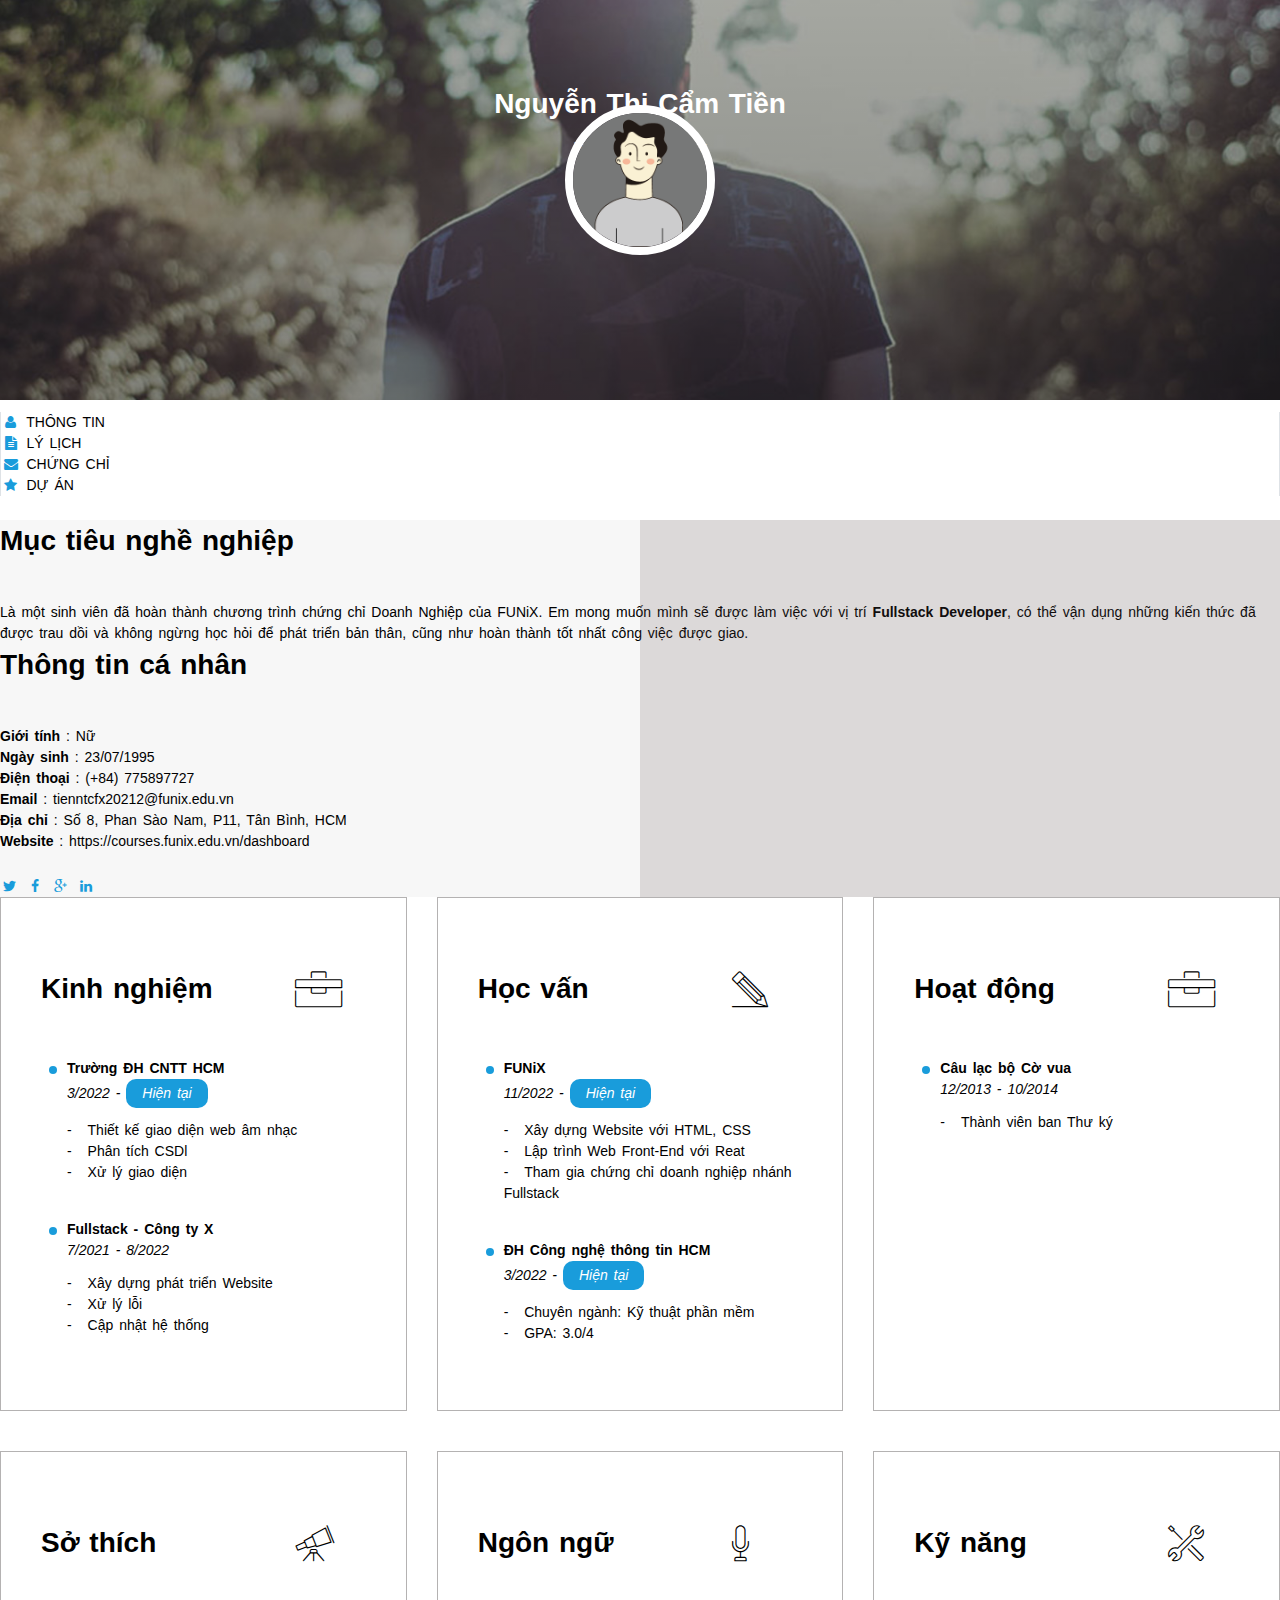
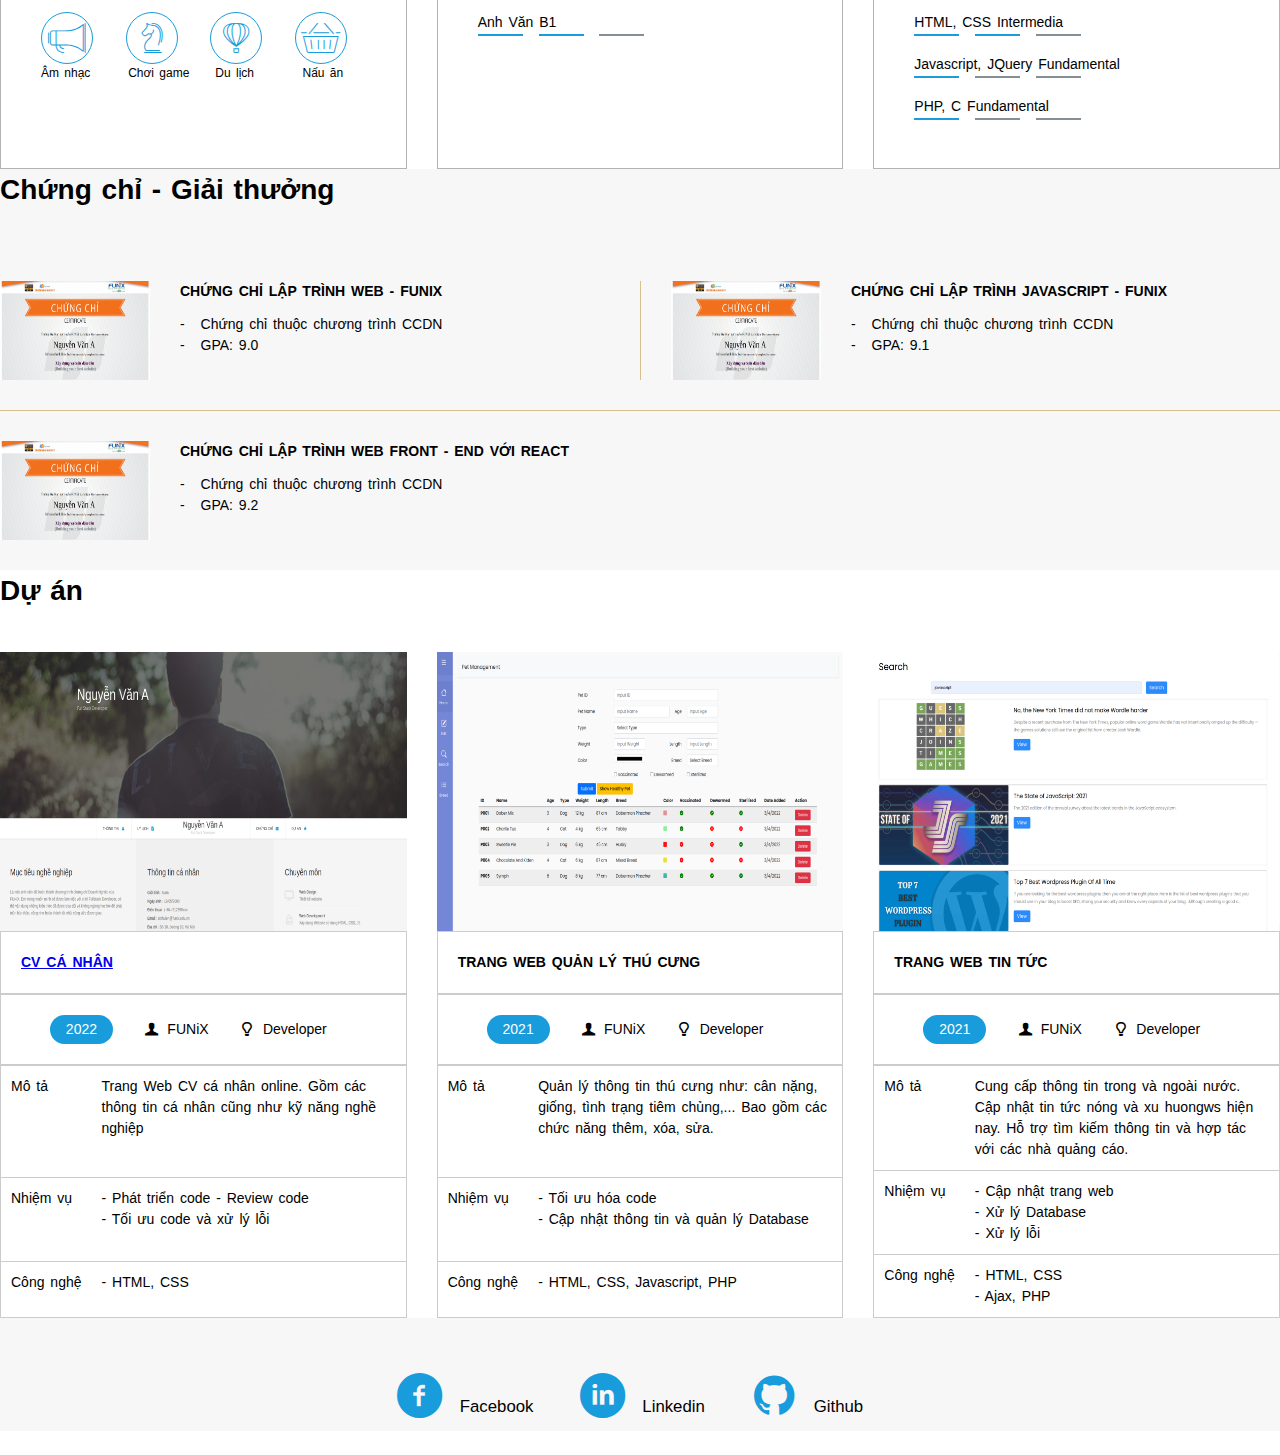
==== commit d25dc07e: "Update index.html" ====
--- a/index.html
+++ b/index.html
@@ -348,7 +348,14 @@
         <div class="lists">
           <div class="pro-item">
             <img src="./images/project_1.png" alt="project" />
-            <div class="title">CV CÁ NHÂN</div>
+            <div class="title">
+              <a
+                href="digital-cv.html"
+                class="text-decoration-none text-black"
+                target="_blank"
+                >CV CÁ NHÂN</a
+              >
+            </div>
             <div class="sub">
               <div class="year">2022</div>
               <div class="sub-item">
